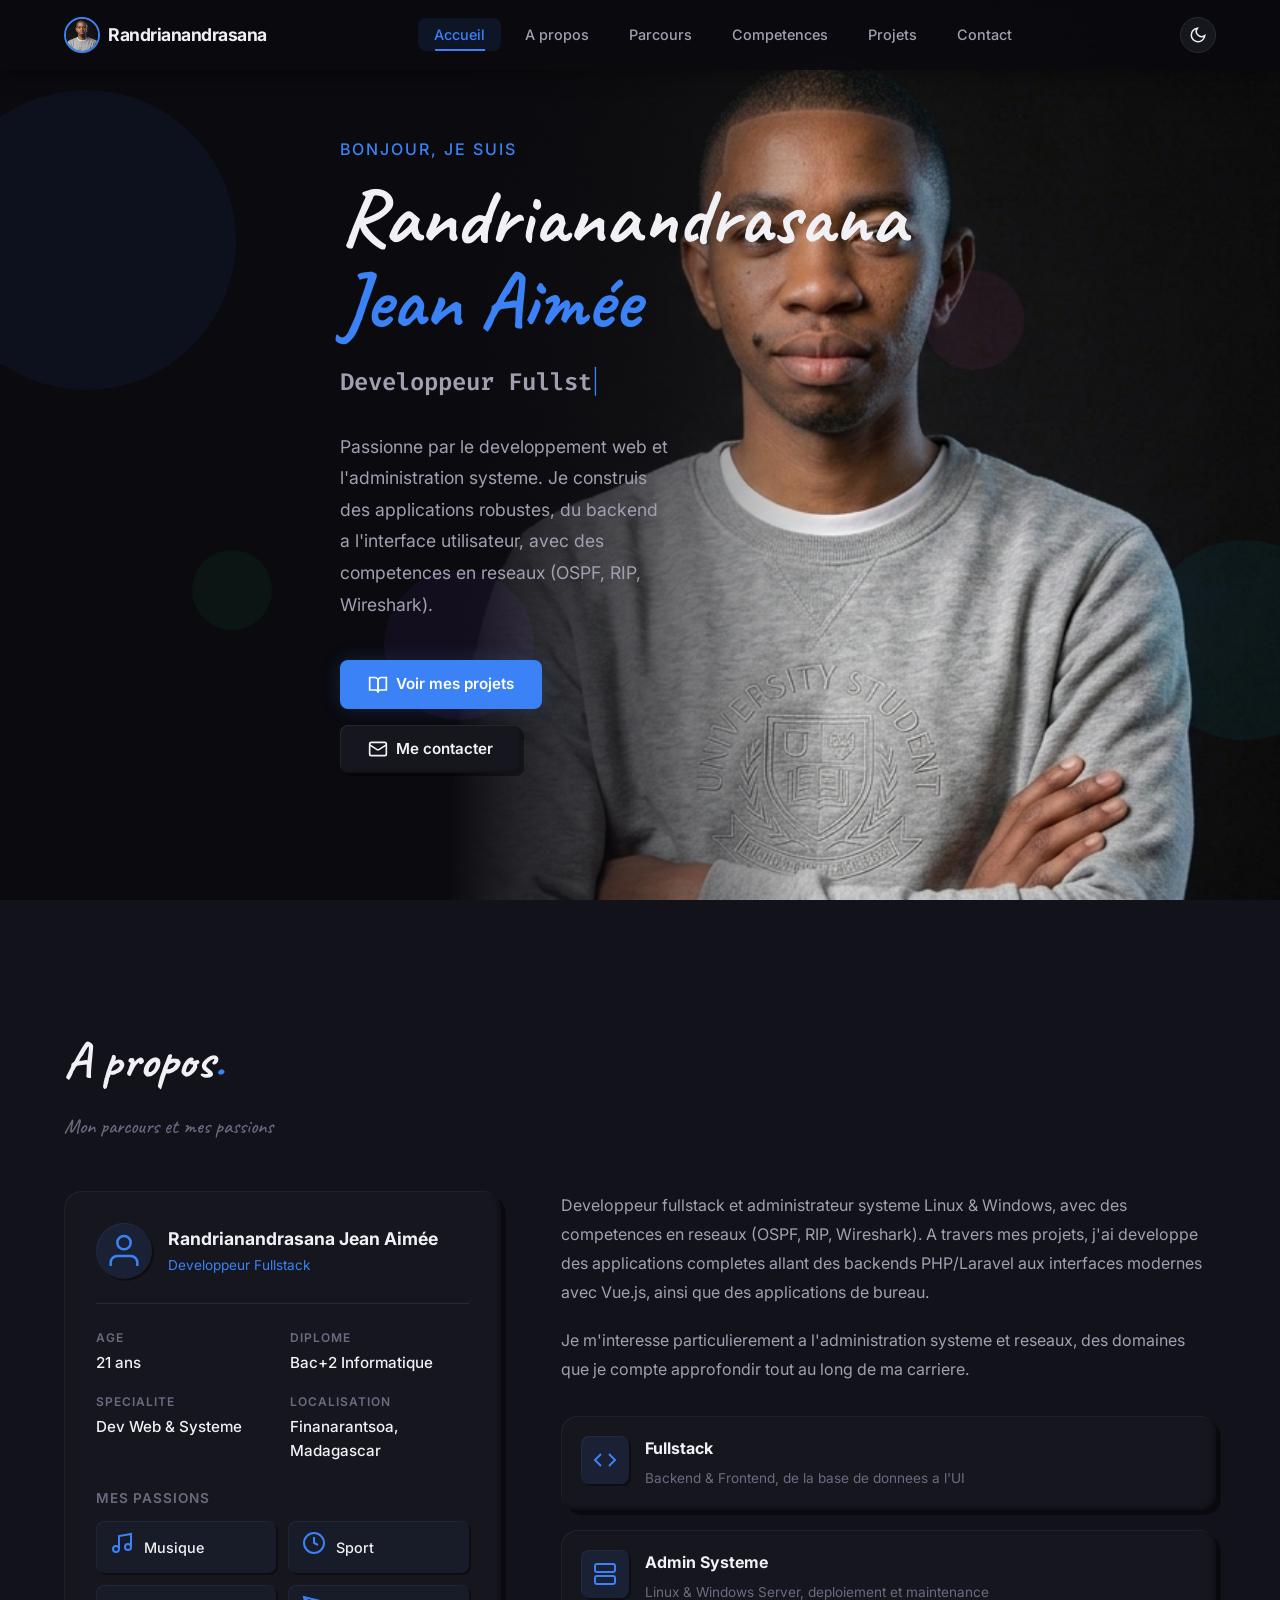
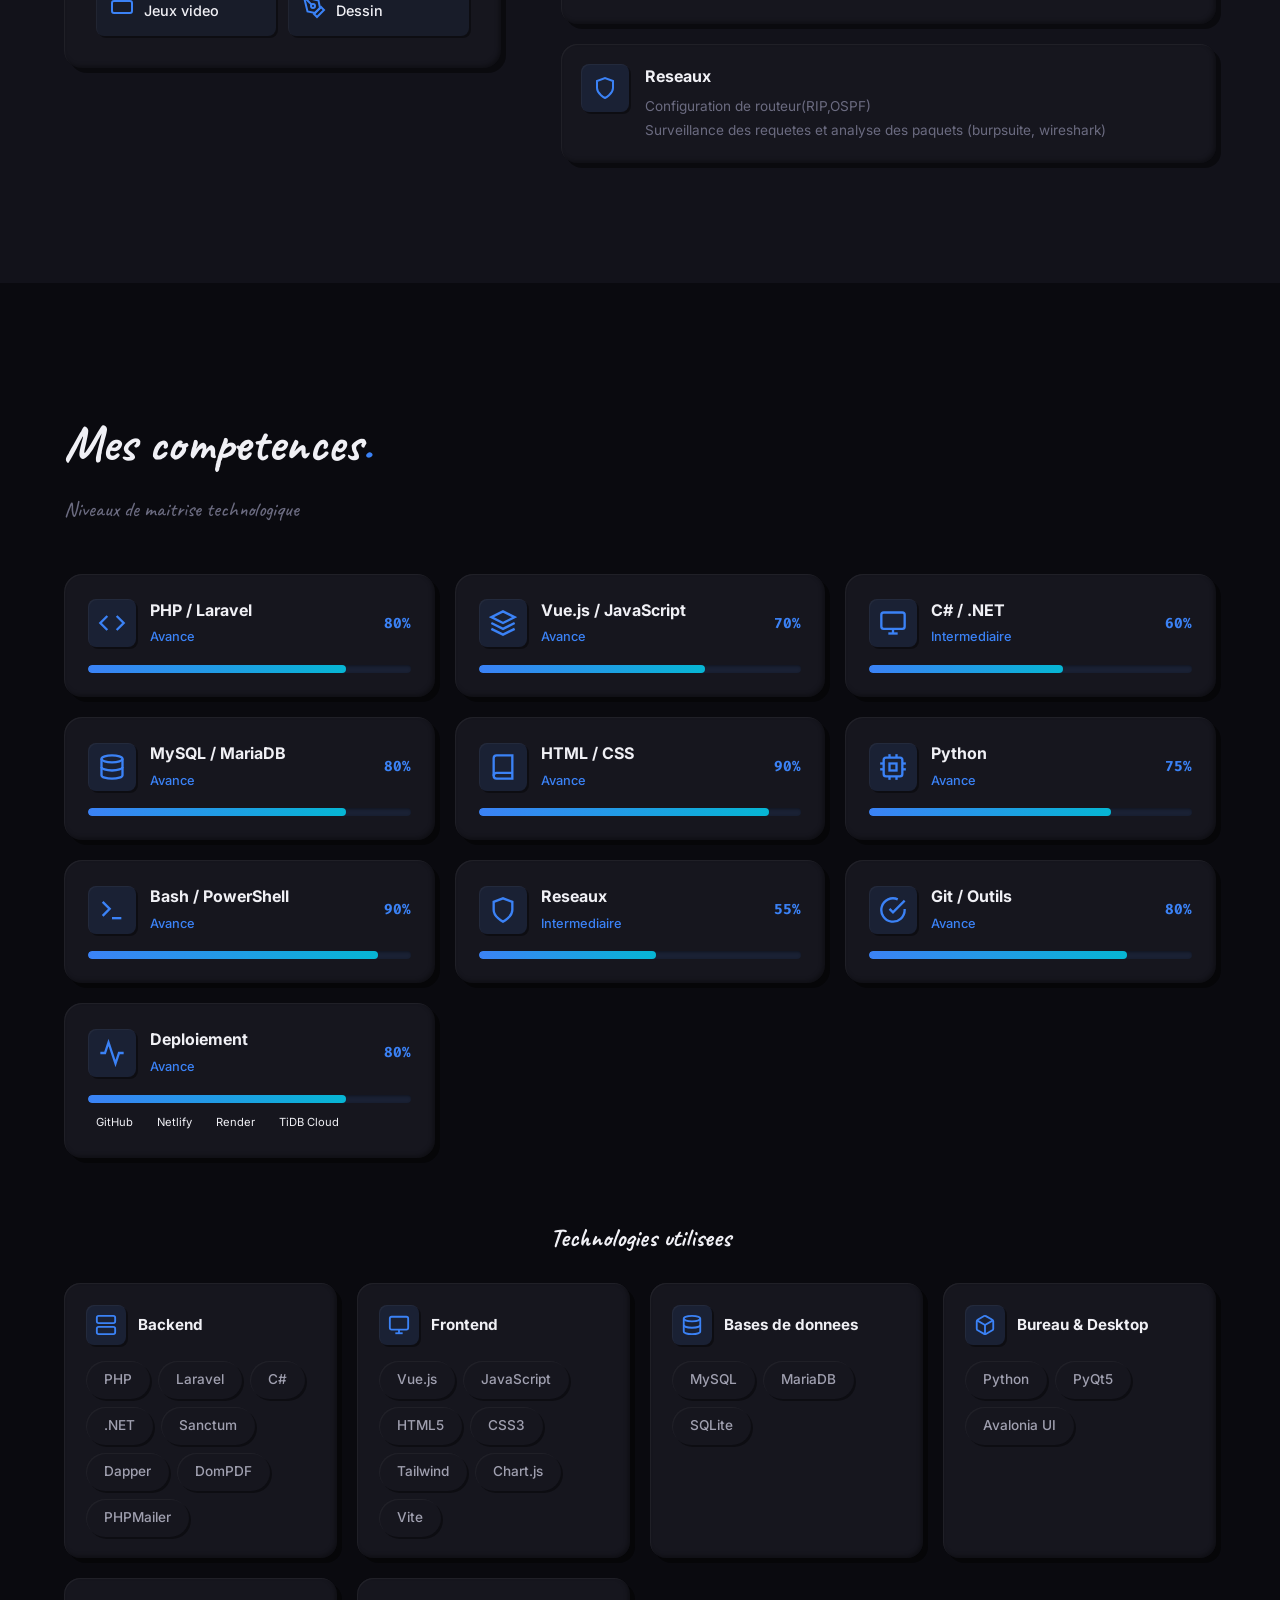
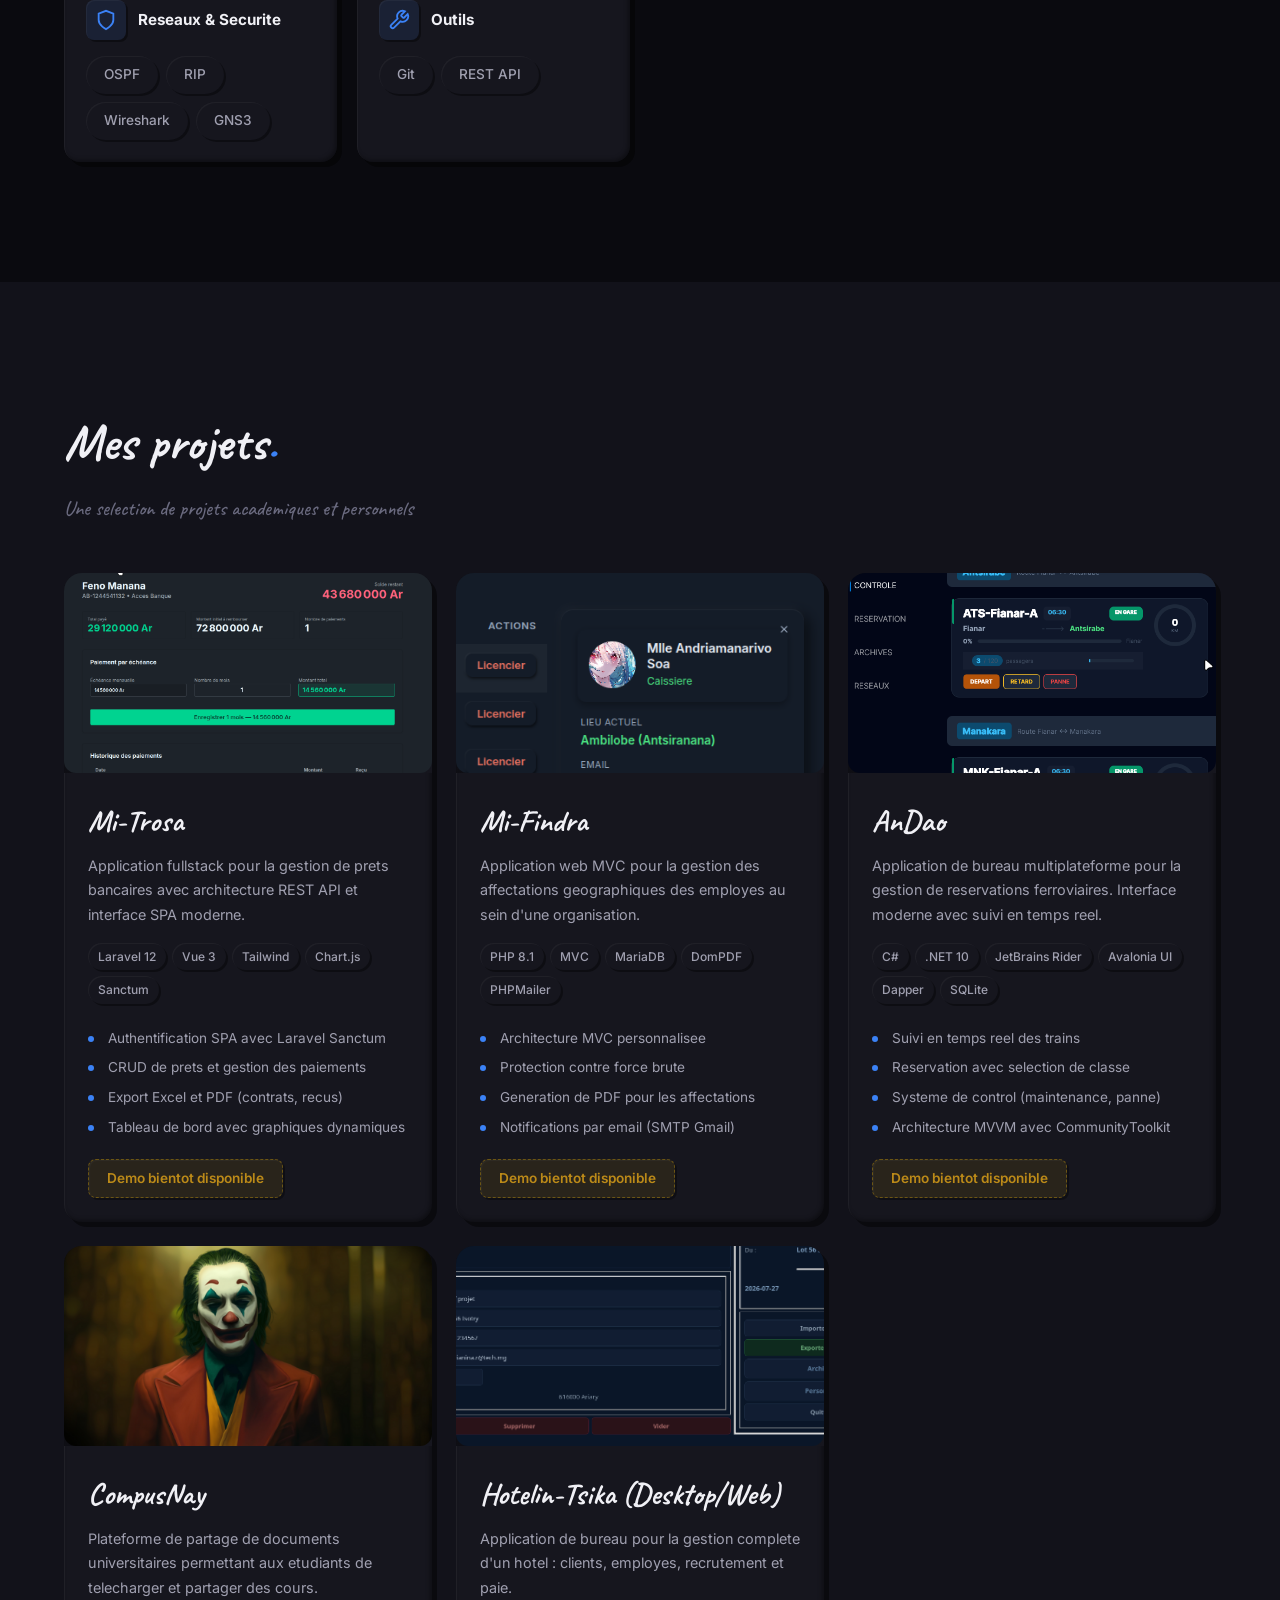
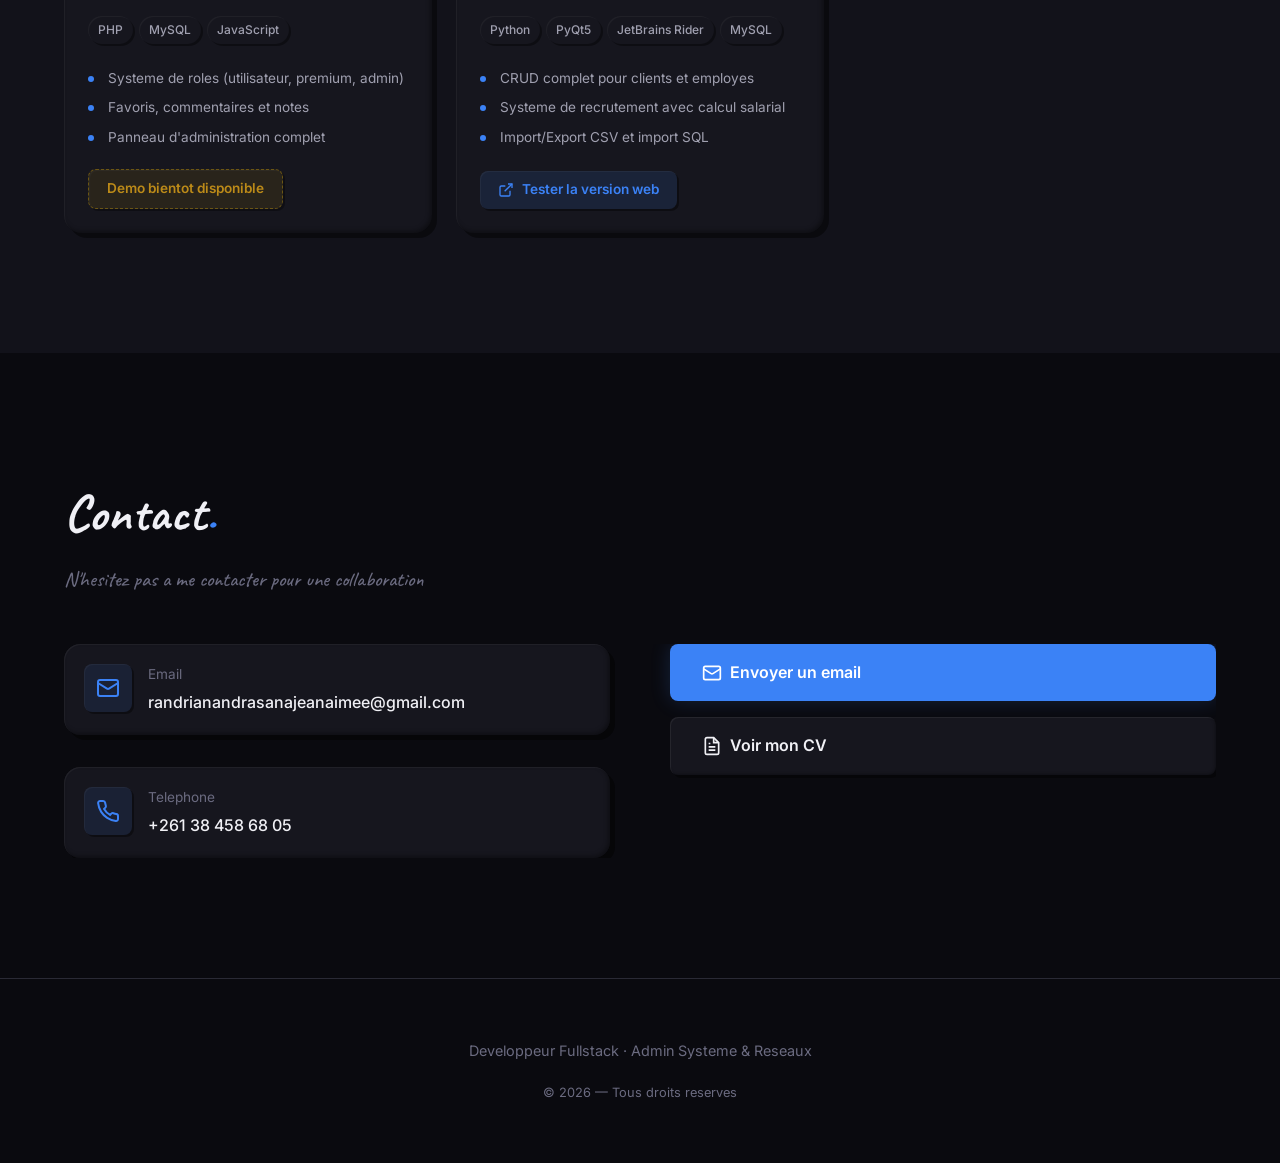
==== index.html @ 899ef67f "just un commit" ====
<!DOCTYPE html>
<html lang="fr" data-theme="dark">
<head>
    <meta charset="UTF-8">
    <meta name="viewport" content="width=device-width, initial-scale=1.0">
    <title>Randrianandrasana Jean Aimée — Portfolio</title>
    <meta name="description" content="Portfolio de Randrianandrasana Jean Aimée — Developpeur Fullstack, Admin Systeme & Reseaux">
    <link rel="stylesheet" href="css/portfolio.css">
    <link rel="preconnect" href="https://fonts.googleapis.com">
    <link href="https://fonts.googleapis.com/css2?family=Inter:wght@300;400;500;600;700;800;900&family=Fira+Code:wght@400;500&family=Caveat:wght@400;500;600;700&display=swap" rel="stylesheet">
</head>
<body>
    <canvas id="particles-canvas"></canvas>
    <nav class="navbar" id="navbar">
        <div class="container nav-container">
            <a href="#hero" class="nav-logo"><img src="images/hero-bg2.png" alt="NJ" style="width:36px;height:36px;border-radius:50%;object-fit:cover;border:2px solid #3b82f6;"/><span style="margin-left:8px;font-weight:700;font-size:1.1rem;color:var(--text);">Randrianandrasana</span></a>
            <button class="nav-toggle" id="nav-toggle" aria-label="Menu">
                <span></span><span></span><span></span>
            </button>
            <ul class="nav-menu" id="nav-menu">
                <li><a href="#hero" class="nav-link active">Accueil</a></li>
                <li><a href="#about" class="nav-link">A propos</a></li>
                <li><a href="#parcours" class="nav-link">Parcours</a></li>
                <li><a href="#skills" class="nav-link">Competences</a></li>
                <li><a href="#projects" class="nav-link">Projets</a></li>
                <li><a href="#contact" class="nav-link">Contact</a></li>
            </ul>
            <button id="theme-toggle" class="theme-toggle" title="Changer de theme" aria-label="Changer de theme">
                <svg class="icon-moon" width="18" height="18" viewBox="0 0 24 24" fill="none" stroke="currentColor" stroke-width="2"><path d="M21 12.79A9 9 0 1111.21 3 7 7 0 0021 12.79z"/></svg>
                <svg class="icon-sun" width="18" height="18" viewBox="0 0 24 24" fill="none" stroke="currentColor" stroke-width="2"><circle cx="12" cy="12" r="5"/><path d="M12 1v2M12 21v2M4.22 4.22l1.42 1.42M18.36 18.36l1.42 1.42M1 12h2M21 12h2M4.22 19.78l1.42-1.42M18.36 5.64l1.42-1.42"/></svg>
            </button>
        </div>
    </nav>
    <header class="hero" id="hero">
        <div class="floating-shapes">
            <div class="shape shape-1"></div>
            <div class="shape shape-2"></div>
            <div class="shape shape-3"></div>
            <div class="shape shape-4"></div>
            <div class="shape shape-5"></div>
            <div class="shape shape-6"></div>
        </div>
        <div class="container hero-content">
            <div class="hero-left">
                <div class="hero-mobile-photo">
                    <img src="images/hero-bg2.png" alt="Randrianandrasana Jean Aimée"/>
                </div>
                <p class="hero-greeting anim-typing">Bonjour, je suis</p>
                <h1 class="hero-name">
                    <span class="line line-1">Randrianandrasana</span>
                    <span class="line line-2">Jean Aimée</span>
                </h1>
                <h2 class="hero-title">
                    <span class="typed-text" id="typed-text"></span>
                    <span class="cursor">|</span>
                </h2>
                <p class="hero-description">
                    Passionne par le developpement web et l'administration systeme.
                    Je construis des applications robustes, du backend a l'interface utilisateur,
                    avec des competences en reseaux (OSPF, RIP, Wireshark).
                </p>
                <div class="hero-buttons">
                    <a href="#projects" class="btn btn-primary btn-glow">
                        <svg width="20" height="20" viewBox="0 0 24 24" fill="none" stroke="currentColor" stroke-width="2"><path d="M2 3h6a4 4 0 0 1 4 4v14a3 3 0 0 0-3-3H2z"/><path d="M22 3h-6a4 4 0 0 0-4 4v14a3 3 0 0 1 3-3h7z"/></svg>
                        Voir mes projets
                    </a>
                    <a href="#contact" class="btn btn-outline btn-ripple">
                        <svg width="20" height="20" viewBox="0 0 24 24" fill="none" stroke="currentColor" stroke-width="2"><rect x="2" y="4" width="20" height="16" rx="2"/><path d="m22 7-8.97 5.7a1.94 1.94 0 0 1-2.06 0L2 7"/></svg>
                        Me contacter
                    </a>
                </div>
            </div>
        </div>
    </header>
    <section class="about" id="about">
        <div class="container">
            <h2 class="section-title reveal-text">A propos<span class="accent">.</span></h2>
            <p class="section-subtitle reveal-up">Mon parcours et mes passions</p>
            <div class="about-grid">
                <div class="about-card personal-info reveal-left">
                    <div class="info-header">
                        <div class="info-avatar">
                            <svg width="40" height="40" viewBox="0 0 24 24" fill="none" stroke="currentColor" stroke-width="1.5">
                                <path d="M20 21v-2a4 4 0 0 0-4-4H8a4 4 0 0 0-4 4v2"/>
                                <circle cx="12" cy="7" r="4"/>
                            </svg>
                        </div>
                        <div>
                            <h3>Randrianandrasana Jean Aimée</h3>
                            <p class="info-role">Developpeur Fullstack</p>
                        </div>
                    </div>
                    <div class="info-grid">
                        <div class="info-item">
                            <span class="info-label">Age</span>
                            <span class="info-value">21 ans</span>
                        </div>
                        <div class="info-item">
                            <span class="info-label">Diplome</span>
                            <span class="info-value">Bac+2 Informatique</span>
                        </div>
                        <div class="info-item">
                            <span class="info-label">Specialite</span>
                            <span class="info-value">Dev Web & Systeme</span>
                        </div>
                        <div class="info-item">
                            <span class="info-label">Localisation</span>
                            <span class="info-value">Finanarantsoa, Madagascar</span>
                        </div>
                    </div>
                    <div class="passions-section">
                        <h4>Mes passions</h4>
                        <div class="passions-grid">
                            <div class="passion-item">
                                <div class="passion-icon">
                                    <svg width="24" height="24" viewBox="0 0 24 24" fill="none" stroke="currentColor" stroke-width="2"><path d="M9 18V5l12-2v13"/><circle cx="6" cy="18" r="3"/><circle cx="18" cy="16" r="3"/></svg>
                                </div>
                                <span>Musique</span>
                            </div>
                            <div class="passion-item">
                                <div class="passion-icon">
                                    <svg width="24" height="24" viewBox="0 0 24 24" fill="none" stroke="currentColor" stroke-width="2"><circle cx="12" cy="12" r="10"/><path d="M12 6v6l4 2"/></svg>
                                </div>
                                <span>Sport</span>
                            </div>
                            <div class="passion-item">
                                <div class="passion-icon">
                                    <svg width="24" height="24" viewBox="0 0 24 24" fill="none" stroke="currentColor" stroke-width="2"><rect x="2" y="6" width="20" height="12" rx="2"/><path d="M12 12h.01"/><path d="M17 12h.01"/><path d="M7 12h.01"/></svg>
                                </div>
                                <span>Jeux video</span>
                            </div>
                            <div class="passion-item">
                                <div class="passion-icon">
                                    <svg width="24" height="24" viewBox="0 0 24 24" fill="none" stroke="currentColor" stroke-width="2"><path d="M12 19l7-7 3 3-7 7-3-3z"/><path d="M18 13l-1.5-7.5L2 2l3.5 14.5L13 18l5-5z"/><path d="M2 2l7.586 7.586"/><circle cx="11" cy="11" r="2"/></svg>
                                </div>
                                <span>Dessin</span>
                            </div>
                        </div>
                    </div>
                </div>
                <div class="about-text reveal-right">
                    <p>
                        Developpeur fullstack et administrateur systeme Linux & Windows,
                        avec des competences en reseaux (OSPF, RIP, Wireshark). A travers mes projets,
                        j'ai developpe des applications completes allant des backends PHP/Laravel
                        aux interfaces modernes avec Vue.js, ainsi que des applications de bureau.
                    </p>
                    <p>
                        Je m'interesse particulierement a l'administration systeme et reseaux,
                        des domaines que je compte approfondir tout au long de ma carriere.
                    </p>
                    <div class="about-highlights">
                        <div class="highlight-item reveal-up">
                            <div class="highlight-icon">
                                <svg width="24" height="24" viewBox="0 0 24 24" fill="none" stroke="currentColor" stroke-width="2"><polyline points="16 18 22 12 16 6"/><polyline points="8 6 2 12 8 18"/></svg>
                            </div>
                            <div>
                                <h4>Fullstack</h4>
                                <p>Backend & Frontend, de la base de donnees a l'UI</p>
                            </div>
                        </div>
                        <div class="highlight-item reveal-up">
                            <div class="highlight-icon">
                                <svg width="24" height="24" viewBox="0 0 24 24" fill="none" stroke="currentColor" stroke-width="2"><rect x="2" y="2" width="20" height="8" rx="2" ry="2"/><rect x="2" y="14" width="20" height="8" rx="2" ry="2"/><line x1="6" y1="6" x2="6.01" y2="6"/><line x1="6" y1="18" x2="6.01" y2="18"/></svg>
                            </div>
                            <div>
                                <h4>Admin Systeme</h4>
                                <p>Linux & Windows Server, deploiement et maintenance</p>
                            </div>
                        </div>
                        <div class="highlight-item reveal-up">
                            <div class="highlight-icon">
                                <svg width="24" height="24" viewBox="0 0 24 24" fill="none" stroke="currentColor" stroke-width="2"><path d="M12 22s8-4 8-10V5l-8-3-8 3v7c0 6 8 10 8 10z"/></svg>
                            </div>
                            <div>
                                <h4>Reseaux</h4>
                                <p>Configuration de routeur(RIP,OSPF)<br>
                                    Surveillance des requetes et analyse des paquets (burpsuite, wireshark)<br>
                            </div>
                        </div>
                    </div>
                </div>
            </div>
        </div>
    </section>
    <!-- <section class="parcours" id="parcours">
        <div class="container">
            <h2 class="section-title reveal-text">Mes parcours<span class="accent">.</span></h2>
            <p>...en attende d'information</p>
        </div>
    </section> -->
    <section class="skills" id="skills">
        <div class="container">
            <h2 class="section-title reveal-text">Mes competences<span class="accent">.</span></h2>
            <p class="section-subtitle reveal-up">Niveaux de maitrise technologique</p>
            <div class="skills-grid">
                <div class="skill-card reveal-up">
                    <div class="skill-header">
                        <div class="skill-icon">
                            <svg width="28" height="28" viewBox="0 0 24 24" fill="none" stroke="currentColor" stroke-width="2"><polyline points="16 18 22 12 16 6"/><polyline points="8 6 2 12 8 18"/></svg>
                        </div>
                        <div>
                            <h3 class="skill-name">PHP / Laravel</h3>
                            <span class="skill-level">Avance</span>
                        </div>
                        <span class="skill-percent">80%</span>
                    </div>
                    <div class="progress-bar">
                        <div class="progress-fill" data-width="80"></div>
                    </div>
                </div>
                <div class="skill-card reveal-up">
                    <div class="skill-header">
                        <div class="skill-icon">
                            <svg width="28" height="28" viewBox="0 0 24 24" fill="none" stroke="currentColor" stroke-width="2"><polygon points="12 2 2 7 12 12 22 7 12 2"/><polyline points="2 17 12 22 22 17"/><polyline points="2 12 12 17 22 12"/></svg>
                        </div>
                        <div>
                            <h3 class="skill-name">Vue.js / JavaScript</h3>
                            <span class="skill-level">Avance</span>
                        </div>
                        <span class="skill-percent">70%</span>
                    </div>
                    <div class="progress-bar">
                        <div class="progress-fill" data-width="70"></div>
                    </div>
                </div>
                <div class="skill-card reveal-up">
                    <div class="skill-header">
                        <div class="skill-icon">
                            <svg width="28" height="28" viewBox="0 0 24 24" fill="none" stroke="currentColor" stroke-width="2"><rect x="2" y="3" width="20" height="14" rx="2" ry="2"/><line x1="8" y1="21" x2="16" y2="21"/><line x1="12" y1="17" x2="12" y2="21"/></svg>
                        </div>
                        <div>
                            <h3 class="skill-name">C# / .NET</h3>
                            <span class="skill-level">Intermediaire</span>
                        </div>
                        <span class="skill-percent">60%</span>
                    </div>
                    <div class="progress-bar">
                        <div class="progress-fill" data-width="60"></div>
                    </div>
                </div>
                <div class="skill-card reveal-up">
                    <div class="skill-header">
                        <div class="skill-icon">
                            <svg width="28" height="28" viewBox="0 0 24 24" fill="none" stroke="currentColor" stroke-width="2"><ellipse cx="12" cy="5" rx="9" ry="3"/><path d="M21 12c0 1.66-4 3-9 3s-9-1.34-9-3"/><path d="M3 5v14c0 1.66 4 3 9 3s9-1.34 9-3V5"/></svg>
                        </div>
                        <div>
                            <h3 class="skill-name">MySQL / MariaDB</h3>
                            <span class="skill-level">Avance</span>
                        </div>
                        <span class="skill-percent">80%</span>
                    </div>
                    <div class="progress-bar">
                        <div class="progress-fill" data-width="80"></div>
                    </div>
                </div>
                <div class="skill-card reveal-up">
                    <div class="skill-header">
                        <div class="skill-icon">
                            <svg width="28" height="28" viewBox="0 0 24 24" fill="none" stroke="currentColor" stroke-width="2"><path d="M4 19.5A2.5 2.5 0 0 1 6.5 17H20"/><path d="M6.5 2H20v20H6.5A2.5 2.5 0 0 1 4 19.5v-15A2.5 2.5 0 0 1 6.5 2z"/></svg>
                        </div>
                        <div>
                            <h3 class="skill-name">HTML / CSS</h3>
                            <span class="skill-level">Avance</span>
                        </div>
                        <span class="skill-percent">90%</span>
                    </div>
                    <div class="progress-bar">
                        <div class="progress-fill" data-width="90"></div>
                    </div>
                </div>
                <div class="skill-card reveal-up">
                    <div class="skill-header">
                        <div class="skill-icon">
                            <svg width="28" height="28" viewBox="0 0 24 24" fill="none" stroke="currentColor" stroke-width="2"><rect x="4" y="4" width="16" height="16" rx="2" ry="2"/><rect x="9" y="9" width="6" height="6"/><line x1="9" y1="1" x2="9" y2="4"/><line x1="15" y1="1" x2="15" y2="4"/><line x1="9" y1="20" x2="9" y2="23"/><line x1="15" y1="20" x2="15" y2="23"/><line x1="20" y1="9" x2="23" y2="9"/><line x1="20" y1="14" x2="23" y2="14"/><line x1="1" y1="9" x2="4" y2="9"/><line x1="1" y1="14" x2="4" y2="14"/></svg>
                        </div>
                        <div>
                            <h3 class="skill-name">Python</h3>
                            <span class="skill-level">Avance</span>
                        </div>
                        <span class="skill-percent">75%</span>
                    </div>
                    <div class="progress-bar">
                        <div class="progress-fill" data-width="75"></div>
                    </div>
                </div>
                <div class="skill-card reveal-up">
                    <div class="skill-header">
                        <div class="skill-icon">
                            <svg width="28" height="28" viewBox="0 0 24 24" fill="none" stroke="currentColor" stroke-width="2"><polyline points="4 17 10 11 4 5"/><line x1="12" y1="19" x2="20" y2="19"/></svg>
                        </div>
                        <div>
                            <h3 class="skill-name">Bash / PowerShell</h3>
                            <span class="skill-level">Avance</span>
                        </div>
                        <span class="skill-percent">90%</span>
                    </div>
                    <div class="progress-bar">
                        <div class="progress-fill" data-width="90"></div>
                    </div>
                </div>
                <div class="skill-card reveal-up">
                    <div class="skill-header">
                        <div class="skill-icon">
                            <svg width="28" height="28" viewBox="0 0 24 24" fill="none" stroke="currentColor" stroke-width="2"><path d="M12 22s8-4 8-10V5l-8-3-8 3v7c0 6 8 10 8 10z"/></svg>
                        </div>
                        <div>
                            <h3 class="skill-name">Reseaux</h3>
                            <span class="skill-level">Intermediaire</span>
                        </div>
                        <span class="skill-percent">55%</span>
                    </div>
                    <div class="progress-bar">
                        <div class="progress-fill" data-width="55"></div>
                    </div>
                </div>
                <div class="skill-card reveal-up">
                    <div class="skill-header">
                        <div class="skill-icon">
                            <svg width="28" height="28" viewBox="0 0 24 24" fill="none" stroke="currentColor" stroke-width="2"><path d="M22 11.08V12a10 10 0 1 1-5.93-9.14"/><polyline points="22 4 12 14.01 9 11.01"/></svg>
                        </div>
                        <div>
                            <h3 class="skill-name">Git / Outils</h3>
                            <span class="skill-level">Avance</span>
                        </div>
                        <span class="skill-percent">80%</span>
                    </div>
                    <div class="progress-bar">
                        <div class="progress-fill" data-width="80"></div>
                    </div>
                </div>
                <div class="skill-card reveal-up">
                    <div class="skill-header">
                        <div class="skill-icon">
                            <svg width="28" height="28" viewBox="0 0 24 24" fill="none" stroke="currentColor" stroke-width="2"><path d="M22 12h-4l-3 9L9 3l-3 9H2"/></svg>
                        </div>
                        <div>
                            <h3 class="skill-name">Deploiement</h3>
                            <span class="skill-level">Avance</span>
                        </div>
                        <span class="skill-percent">80%</span>
                    </div>
                    <div class="progress-bar">
                        <div class="progress-fill" data-width="80"></div>
                    </div>
                    <div style="display:flex;gap:.5rem;flex-wrap:wrap;margin-top:.5rem;">
                        <span style="font-size:.7rem;padding:3px 8px;border-radius:6px;background:var(--surface-2);color:var(--txt-2);border:1px solid var(--bord);">GitHub</span>
                        <span style="font-size:.7rem;padding:3px 8px;border-radius:6px;background:var(--surface-2);color:var(--txt-2);border:1px solid var(--bord);">Netlify</span>
                        <span style="font-size:.7rem;padding:3px 8px;border-radius:6px;background:var(--surface-2);color:var(--txt-2);border:1px solid var(--bord);">Render</span>
                        <span style="font-size:.7rem;padding:3px 8px;border-radius:6px;background:var(--surface-2);color:var(--txt-2);border:1px solid var(--bord);">TiDB Cloud</span>
                    </div>
                </div>
            </div>
            <div class="tech-tags-section reveal-up">
                <h3 class="tags-title">Technologies utilisees</h3>
                <div class="tech-categories">
                    <div class="tech-category">
                        <div class="tech-category-header">
                            <div class="tech-category-icon">
                                <svg width="22" height="22" viewBox="0 0 24 24" fill="none" stroke="currentColor" stroke-width="2"><rect x="2" y="2" width="20" height="8" rx="2" ry="2"/><rect x="2" y="14" width="20" height="8" rx="2" ry="2"/><line x1="6" y1="6" x2="6.01" y2="6"/><line x1="6" y1="18" x2="6.01" y2="18"/></svg>
                            </div>
                            <h4 class="tech-category-title">Backend</h4>
                        </div>
                        <div class="tech-tags">
                            <span class="tag-animated" style="--delay: 0">PHP</span>
                            <span class="tag-animated" style="--delay: 1">Laravel</span>
                            <span class="tag-animated" style="--delay: 2">C#</span>
                            <span class="tag-animated" style="--delay: 3">.NET</span>
                            <span class="tag-animated" style="--delay: 4">Sanctum</span>
                            <span class="tag-animated" style="--delay: 5">Dapper</span>
                            <span class="tag-animated" style="--delay: 6">DomPDF</span>
                            <span class="tag-animated" style="--delay: 7">PHPMailer</span>
                        </div>
                    </div>
                    <div class="tech-category">
                        <div class="tech-category-header">
                            <div class="tech-category-icon">
                                <svg width="22" height="22" viewBox="0 0 24 24" fill="none" stroke="currentColor" stroke-width="2"><rect x="2" y="3" width="20" height="14" rx="2" ry="2"/><line x1="8" y1="21" x2="16" y2="21"/><line x1="12" y1="17" x2="12" y2="21"/></svg>
                            </div>
                            <h4 class="tech-category-title">Frontend</h4>
                        </div>
                        <div class="tech-tags">
                            <span class="tag-animated" style="--delay: 0">Vue.js</span>
                            <span class="tag-animated" style="--delay: 1">JavaScript</span>
                            <span class="tag-animated" style="--delay: 2">HTML5</span>
                            <span class="tag-animated" style="--delay: 3">CSS3</span>
                            <span class="tag-animated" style="--delay: 4">Tailwind</span>
                            <span class="tag-animated" style="--delay: 5">Chart.js</span>
                            <span class="tag-animated" style="--delay: 6">Vite</span>
                        </div>
                    </div>
                    <div class="tech-category">
                        <div class="tech-category-header">
                            <div class="tech-category-icon">
                                <svg width="22" height="22" viewBox="0 0 24 24" fill="none" stroke="currentColor" stroke-width="2"><ellipse cx="12" cy="5" rx="9" ry="3"/><path d="M21 12c0 1.66-4 3-9 3s-9-1.34-9-3"/><path d="M3 5v14c0 1.66 4 3 9 3s9-1.34 9-3V5"/></svg>
                            </div>
                            <h4 class="tech-category-title">Bases de donnees</h4>
                        </div>
                        <div class="tech-tags">
                            <span class="tag-animated" style="--delay: 0">MySQL</span>
                            <span class="tag-animated" style="--delay: 1">MariaDB</span>
                            <span class="tag-animated" style="--delay: 2">SQLite</span>
                        </div>
                    </div>
                    <div class="tech-category">
                        <div class="tech-category-header">
                            <div class="tech-category-icon">
                                <svg width="22" height="22" viewBox="0 0 24 24" fill="none" stroke="currentColor" stroke-width="2"><path d="M21 16V8a2 2 0 0 0-1-1.73l-7-4a2 2 0 0 0-2 0l-7 4A2 2 0 0 0 3 8v8a2 2 0 0 0 1 1.73l7 4a2 2 0 0 0 2 0l7-4A2 2 0 0 0 21 16z"/><polyline points="3.27 6.96 12 12.01 20.73 6.96"/><line x1="12" y1="22.08" x2="12" y2="12"/></svg>
                            </div>
                            <h4 class="tech-category-title">Bureau & Desktop</h4>
                        </div>
                        <div class="tech-tags">
                            <span class="tag-animated" style="--delay: 0">Python</span>
                            <span class="tag-animated" style="--delay: 1">PyQt5</span>
                            <span class="tag-animated" style="--delay: 2">Avalonia UI</span>
                        </div>
                    </div>
                    <div class="tech-category">
                        <div class="tech-category-header">
                            <div class="tech-category-icon">
                                <svg width="22" height="22" viewBox="0 0 24 24" fill="none" stroke="currentColor" stroke-width="2"><path d="M12 22s8-4 8-10V5l-8-3-8 3v7c0 6 8 10 8 10z"/></svg>
                            </div>
                            <h4 class="tech-category-title">Reseaux & Securite</h4>
                        </div>
                        <div class="tech-tags">
                            <span class="tag-animated" style="--delay: 0">OSPF</span>
                            <span class="tag-animated" style="--delay: 1">RIP</span>
                            <span class="tag-animated" style="--delay: 2">Wireshark</span>
                            <span class="tag-animated" style="--delay: 3">GNS3</span>
                        </div>
                    </div>
                    <div class="tech-category">
                        <div class="tech-category-header">
                            <div class="tech-category-icon">
                                <svg width="22" height="22" viewBox="0 0 24 24" fill="none" stroke="currentColor" stroke-width="2"><path d="M14.7 6.3a1 1 0 0 0 0 1.4l1.6 1.6a1 1 0 0 0 1.4 0l3.77-3.77a6 6 0 0 1-7.94 7.94l-6.91 6.91a2.12 2.12 0 0 1-3-3l6.91-6.91a6 6 0 0 1 7.94-7.94l-3.76 3.76z"/></svg>
                            </div>
                            <h4 class="tech-category-title">Outils</h4>
                        </div>
                        <div class="tech-tags">
                            <span class="tag-animated" style="--delay: 0">Git</span>
                            <span class="tag-animated" style="--delay: 1">REST API</span>
                        </div>
                    </div>
                </div>
            </div>
        </div>
    </section>
    <section class="projects" id="projects">
        <div class="container">
            <h2 class="section-title reveal-text">Mes projets<span class="accent">.</span></h2>
            <p class="section-subtitle reveal-up">Une selection de projets academiques et personnels</p>
            <div class="projects-grid">
                <article class="project-card featured reveal-up">
                    <div class="project-image">
                        <div class="project-image-placeholder" data-lightbox="images/proj-mi-trosa.png" data-caption="Mi-Trosa — Gestion de prets bancaires">
                            <img src="images/proj-mi-trosa1.png" alt="Mi-Trosa" style="width:100%;height:100%;object-fit:cover;border-radius:12px;cursor:zoom-in;"/>
                        </div>
                        <div class="project-overlay">
                            <a href="images/proj-mi-trosa.png" class="btn btn-small" data-lightbox="images/proj-mi-trosa.png" data-caption="Mi-Trosa — Gestion de prets bancaires">Appercu</a>
                        </div>
                    </div>
                        <div class="project-content">
                            <h3 class="project-name">Mi-Trosa</h3>
                        <p class="project-description">
                            Application fullstack pour la gestion de prets bancaires avec architecture REST API
                            et interface SPA moderne.
                        </p>
                        <div class="project-stack">
                            <span class="tag">Laravel 12</span>
                            <span class="tag">Vue 3</span>
                            <span class="tag">Tailwind</span>
                            <span class="tag">Chart.js</span>
                            <span class="tag">Sanctum</span>
                        </div>
                        <ul class="project-features">
                            <li>Authentification SPA avec Laravel Sanctum</li>
                            <li>CRUD de prets et gestion des paiements</li>
                            <li>Export Excel et PDF (contrats, recus)</li>
                            <li>Tableau de bord avec graphiques dynamiques</li>
                        </ul>
                        <div class="project-links">
                            <span class="btn btn-small btn-demo-soon">Demo bientot disponible</span>
                        </div>
                    </div>
                </article>
                <article class="project-card featured reveal-up">
                    <div class="project-image">
                        <div class="project-image-placeholder" data-lightbox="images/Mi-Findra.png" data-caption="Mi-Findra — Gestion des affectations">
                            <img src="images/Mi-Findra1.png" alt="Mi-Findra" style="width:100%;height:100%;object-fit:cover;border-radius:12px;cursor:zoom-in;"/>
                        </div>
                        <div class="project-overlay">
                            <a href="images/Mi-Findra.png" class="btn btn-small" data-lightbox="images/Mi-Findra.png" data-caption="Mi-Findra — Gestion des affectations">Appercu</a>
                        </div>
                    </div>
                        <div class="project-content">
                            <h3 class="project-name">Mi-Findra</h3>
                        <p class="project-description">
                            Application web MVC pour la gestion des affectations geographiques des employes
                            au sein d'une organisation.
                        </p>
                        <div class="project-stack">
                            <span class="tag">PHP 8.1</span>
                            <span class="tag">MVC</span>
                            <span class="tag">MariaDB</span>
                            <span class="tag">DomPDF</span>
                            <span class="tag">PHPMailer</span>
                        </div>
                        <ul class="project-features">
                            <li>Architecture MVC personnalisee</li>
                            <li>Protection contre force brute</li>
                            <li>Generation de PDF pour les affectations</li>
                            <li>Notifications par email (SMTP Gmail)</li>
                        </ul>
                        <div class="project-links">
                            <span class="btn btn-small btn-demo-soon">Demo bientot disponible</span>
                        </div>
                    </div>
                </article>
                <article class="project-card featured reveal-up">
                    <div class="project-image">
                        <div class="project-image-placeholder" data-lightbox="images/proj-andao.png" data-caption="AnDao — Reservations ferroviaires">
                            <img src="images/proj-andao1.png" alt="AnDao" style="width:100%;height:100%;object-fit:cover;border-radius:12px;cursor:zoom-in;"/>
                        </div>
                        <div class="project-overlay">
                            <a href="images/proj-andao.jpg" class="btn btn-small" data-lightbox="images/proj-andao.png" data-caption="AnDao — Reservations ferroviaires">Appercu</a>
                        </div>
                    </div>
                        <div class="project-content">
                            <h3 class="project-name">AnDao</h3>
                        <p class="project-description">
                            Application de bureau multiplateforme pour la gestion de reservations ferroviaires.
                            Interface moderne avec suivi en temps reel.
                        </p>
                        <div class="project-stack">
                            <span class="tag">C#</span>
                            <span class="tag">.NET 10</span>
                            <span class="tag">JetBrains Rider</span>
                            <span class="tag">Avalonia UI</span>
                            <span class="tag">Dapper</span>
                            <span class="tag">SQLite</span>
                        </div>
                        <ul class="project-features">
                            <li>Suivi en temps reel des trains</li>
                            <li>Reservation avec selection de classe</li>
                            <li>Systeme de control (maintenance, panne)</li>
                            <li>Architecture MVVM avec CommunityToolkit</li>
                        </ul>
                        <div class="project-links">
                            <span class="btn btn-small btn-demo-soon">Demo bientot disponible</span>
                        </div>
                    </div>
                </article>
                <article class="project-card reveal-up">
                    <div class="project-image">
                        <div class="project-image-placeholder" data-lightbox="images/proj-compusnay.jpg" data-caption="CompusNay — Partage de documents">
                            <img src="images/proj-compusnay.jpg" alt="CompusNay" style="width:100%;height:100%;object-fit:cover;border-radius:12px;cursor:zoom-in;"/>
                        </div>
                        <div class="project-overlay">
                            <a href="images/proj-compusnay.jpg" class="btn btn-small" data-lightbox="images/proj-compusnay.jpg" data-caption="CompusNay — Partage de documents">Appercu</a>
                        </div>
                    </div>
                        <div class="project-content">
                            <h3 class="project-name">CompusNay</h3>
                        <p class="project-description">
                            Plateforme de partage de documents universitaires permettant aux etudiants
                            de telecharger et partager des cours.
                        </p>
                        <div class="project-stack">
                            <span class="tag">PHP</span>
                            <span class="tag">MySQL</span>
                            <span class="tag">JavaScript</span>
                        </div>
                        <ul class="project-features">
                            <li>Systeme de roles (utilisateur, premium, admin)</li>
                            <li>Favoris, commentaires et notes</li>
                            <li>Panneau d'administration complet</li>
                        </ul>
                        <div class="project-links">
                            <span class="btn btn-small btn-demo-soon">Demo bientot disponible</span>
                        </div>
                    </div>
                </article>
                <article class="project-card reveal-up">
                    <div class="project-image">
                        <div class="project-image-placeholder" data-lightbox="images/proj-hotel.png" data-caption="Hotelin-Tsika — Gestion hoteliere">
                            <img src="images/proj-hotel1.png" alt="Hotelin-Tsika" style="width:100%;height:100%;object-fit:cover;border-radius:12px;cursor:zoom-in;"/>
                        </div>
                        <div class="project-overlay">
                            <a href="images/proj-hotel.png" class="btn btn-small" data-lightbox="images/proj-hotel.png" data-caption="Hotelin-Tsika — Gestion hoteliere">Appercu</a>
                        </div>
                    </div>
                        <div class="project-content">
                            <h3 class="project-name">Hotelin-Tsika (Desktop/Web)</h3>
                        <p class="project-description">
                            Application de bureau pour la gestion complete d'un hotel : clients,
                            employes, recrutement et paie.
                        </p>
                        <div class="project-stack">
                            <span class="tag">Python</span>
                            <span class="tag">PyQt5</span>
                            <span class="tag">JetBrains Rider</span>
                            <span class="tag">MySQL</span>
                        </div>
                        <ul class="project-features">
                            <li>CRUD complet pour clients et employes</li>
                            <li>Systeme de recrutement avec calcul salarial</li>
                            <li>Import/Export CSV et import SQL</li>
                        </ul>
                        <div class="project-links">
                            <a href="https://hotelin-tsika-web.onrender.com" class="btn btn-small btn-primary" target="_blank" rel="noopener">
                                <svg width="16" height="16" viewBox="0 0 24 24" fill="none" stroke="currentColor" stroke-width="2"><path d="M18 13v6a2 2 0 0 1-2 2H5a2 2 0 0 1-2-2V8a2 2 0 0 1 2-2h6"/><polyline points="15 3 21 3 21 9"/><line x1="10" y1="14" x2="21" y2="3"/></svg>
                                Tester la version web
                            </a>
                        </div>
                    </div>
                </article>
            </div>
        </div>
    </section>
    <section class="contact" id="contact">
        <div class="container">
            <h2 class="section-title reveal-text">Contact<span class="accent">.</span></h2>
            <p class="section-subtitle reveal-up">N'hesitez pas a me contacter pour une collaboration</p>
            <div class="contact-grid">
                <div class="contact-info reveal-left">
                    <div class="contact-item">
                        <div class="contact-icon">
                            <svg width="24" height="24" viewBox="0 0 24 24" fill="none" stroke="currentColor" stroke-width="2">
                                <rect x="2" y="4" width="20" height="16" rx="2"/>
                                <path d="m22 7-8.97 5.7a1.94 1.94 0 0 1-2.06 0L2 7"/>
                            </svg>
                        </div>
                        <div>
                            <p class="contact-label">Email</p>
                            <a href="mailto:randrianandrasanajeanaimee@gmail.com" class="contact-value">randrianandrasanajeanaimee@gmail.com</a>
                        </div>
                    </div>
                    <div class="contact-item">
                        <div class="contact-icon">
                            <svg width="24" height="24" viewBox="0 0 24 24" fill="none" stroke="currentColor" stroke-width="2">
                                <path d="M22 16.92v3a2 2 0 0 1-2.18 2 19.79 19.79 0 0 1-8.63-3.07 19.5 19.5 0 0 1-6-6 19.79 19.79 0 0 1-3.07-8.67A2 2 0 0 1 4.11 2h3a2 2 0 0 1 2 1.72 12.84 12.84 0 0 0 .7 2.81 2 2 0 0 1-.45 2.11L8.09 9.91a16 16 0 0 0 6 6l1.27-1.27a2 2 0 0 1 2.11-.45 12.84 12.84 0 0 0 2.81.7A2 2 0 0 1 22 16.92z"/>
                            </svg>
                        </div>
                        <div>
                            <p class="contact-label">Telephone</p>
                            <a href="tel:+261384586805" class="contact-value">+261 38 458 68 05</a>
                        </div>
                    </div>
                </div>
                <div class="contact-actions reveal-right">
                    <a href="mailto:randrianandrasanajeanaimee@gmail.com" class="btn btn-primary btn-large btn-glow">
                        <svg width="20" height="20" viewBox="0 0 24 24" fill="none" stroke="currentColor" stroke-width="2">
                            <rect x="2" y="4" width="20" height="16" rx="2"/>
                            <path d="m22 7-8.97 5.7a1.94 1.94 0 0 1-2.06 0L2 7"/>
                        </svg>
                        Envoyer un email
                    </a>
                    <a href="cv.html" class="btn btn-outline btn-large btn-ripple" target="_blank">
                        <svg width="20" height="20" viewBox="0 0 24 24" fill="none" stroke="currentColor" stroke-width="2">
                            <path d="M14 2H6a2 2 0 0 0-2 2v16a2 2 0 0 0 2 2h12a2 2 0 0 0 2-2V8Z"/>
                            <path d="M14 2v6h6"/>
                            <path d="M16 13H8"/>
                            <path d="M16 17H8"/>
                            <path d="M10 9H8"/>
                        </svg>
                        Voir mon CV
                    </a>
                </div>
            </div>
        </div>
    </section>
    <footer class="footer">
        <div class="container footer-content">
            <p class="footer-text">Developpeur Fullstack &middot; Admin Systeme & Reseaux</p>
            <p class="footer-copy">&copy; 2026 — Tous droits reserves</p>
        </div>
    </footer>
    <script src="js/portfolio.js"></script>
    <!-- Lightbox -->
    
    <div class="lightbox-overlay" id="lightbox">
        <button class="lightbox-close">&times;</button>
        <img id="lightbox-img" src="" alt="Apercu projet"/>
        <div class="lightbox-caption" id="lightbox-caption"></div>
    </div>
</body>
</html>
---- css/portfolio.css ----
/* ============================================
   PORTFOLIO — Randrianandrasana Jean Aimé
   Animated dark theme, responsive, single-page
   ============================================ */
/* ---------- Reset & Base ---------- */
*,
*::before,
*::after {
    margin: 0;
    padding: 0;
    box-sizing: border-box;
}
:root {
    --bg-primary: #0a0a0f;
    --bg-secondary: #12121a;
    --bg-card: #16161e;
    --bg-card-hover: #1c1c27;
    --border: #2a2a35;
    --border-light: #333340;
    --text-primary: #f0f0f5;
    --text-secondary: #a0a0b0;
    --text-muted: #6b6b80;
    --accent: #3b82f6;
    --accent-light: #60a5fa;
    --accent-dark: #2563eb;
    --cyan: #06b6d4;
    --cyan-light: #22d3ee;
    --green: #22c55e;
    --yellow: #eab308;
    --red: #ef4444;
    --purple: #a855f7;
    --pink: #ec4899;
    --font: 'Inter', -apple-system, BlinkMacSystemFont, sans-serif;
    --mono: 'Fira Code', monospace;
    --font-heading: 'Caveat', cursive;
    --radius: 12px;
    --radius-sm: 8px;
    --transition: 0.3s ease;
    /* --- Ombres nettes et precises (bord dur, peu de flou) qui remplacent les bordures --- */
    --shadow-puffy:
        5px 5px 0 rgba(0, 0, 0, 0.45),
        inset 1px 1px 1px rgba(255, 255, 255, 0.06),
        inset -2px -2px 4px rgba(0, 0, 0, 0.35);
    --shadow-btn:
        3px 3px 0 rgba(0, 0, 0, 0.4),
        inset 1px 1px 1px rgba(255, 255, 255, 0.08),
        inset -1px -1px 3px rgba(0, 0, 0, 0.3);
    --shadow-tag:
        2px 2px 0 rgba(0, 0, 0, 0.4),
        inset 1px 1px 1px rgba(255, 255, 255, 0.05);
}
[data-theme="light"] {
    --bg-primary: #f5f5f7;
    --bg-secondary: #ffffff;
    --bg-card: #ffffff;
    --bg-card-hover: #f0f0f2;
    --border: #d1d5db;
    --border-light: #e5e7eb;
    --text-primary: #111827;
    --text-secondary: #4b5563;
    --text-muted: #9ca3af;
    --accent: #2563eb;
    --accent-light: #3b82f6;
    --accent-dark: #1d4ed8;
    --shadow-puffy:
        4px 4px 0 rgba(0, 0, 0, 0.08),
        inset 1px 1px 1px rgba(255, 255, 255, 0.8);
    --shadow-btn:
        2px 2px 0 rgba(0, 0, 0, 0.08),
        inset 1px 1px 1px rgba(255, 255, 255, 0.6);
    --shadow-tag:
        1px 1px 0 rgba(0, 0, 0, 0.06),
        inset 1px 1px 1px rgba(255, 255, 255, 0.6);
}
[data-theme="light"] body {
    background: var(--bg-primary);
}
[data-theme="light"] .navbar {
    background: rgba(255, 255, 255, 0.92);
    backdrop-filter: blur(12px);
    border-bottom: 1px solid var(--border);
}
[data-theme="light"] .hero { background: var(--bg-primary); }
[data-theme="light"] .section { background: var(--bg-primary); }
[data-theme="light"] .footer { background: var(--bg-secondary); border-top: 1px solid var(--border); }
[data-theme="light"] .particles-overlay { opacity: 0.03; }
[data-theme="light"] canvas#particles-canvas { opacity: 0.04; }
[data-theme="light"] .skill-card { background: var(--bg-card); border: 1px solid var(--border); }
[data-theme="light"] .project-card { background: var(--bg-card); border: 1px solid var(--border); }
[data-theme="light"] .about-card { background: var(--bg-card); border: 1px solid var(--border); }
[data-theme="light"] .contact-card { background: var(--bg-card); border: 1px solid var(--border); }
[data-theme="light"] .tag { background: var(--bg-card-hover); border: 1px solid var(--border); color: var(--text-secondary); }
[data-theme="light"] .cv-passion { background: rgba(37, 99, 235, 0.06); border-color: rgba(37, 99, 235, 0.15); }
[data-theme="light"] .cv-skill-tag { background: rgba(37, 99, 235, 0.06); border-color: rgba(37, 99, 235, 0.15); color: var(--text-secondary); }
[data-theme="light"] .cv-exp-tag { background: var(--bg-card-hover); border-color: var(--border); color: var(--text-secondary); }
/* --- Animations "respiration" : la boite pulse doucement au survol, sans que l'ombre change --- */
@keyframes breathe-sm {
    0%, 100% { transform: translateY(-4px) scale(1); }
    50%      { transform: translateY(-4px) scale(1.015); }
}
@keyframes breathe-md {
    0%, 100% { transform: translateY(-6px) scale(1.01); }
    50%      { transform: translateY(-6px) scale(1.03); }
}
@keyframes breathe-lg {
    0%, 100% { transform: translateY(-8px) scale(1.01); }
    50%      { transform: translateY(-8px) scale(1.03); }
}
@keyframes breathe-slide {
    0%, 100% { transform: translateX(8px) translateY(-2px) scale(1); }
    50%      { transform: translateX(8px) translateY(-2px) scale(1.02); }
}
@keyframes breathe-pop {
    0%, 100% { transform: translateY(-2px) scale(1.02); }
    50%      { transform: translateY(-2px) scale(1.05); }
}
@keyframes breathe-tag {
    0%, 100% { transform: translateY(-2px) scale(1.04); }
    50%      { transform: translateY(-2px) scale(1.08); }
}
@keyframes breathe-btn {
    0%, 100% { transform: translateY(-2px) scale(1.01); }
    50%      { transform: translateY(-2px) scale(1.035); }
}
html {
    scroll-behavior: smooth;
    scroll-padding-top: 80px;
}
body {
    font-family: var(--font);
    background-color: var(--bg-primary);
    color: var(--text-primary);
    line-height: 1.6;
    -webkit-font-smoothing: antialiased;
    overflow-x: hidden;
}
a {
    color: inherit;
    text-decoration: none;
}
ul {
    list-style: none;
}
img {
    max-width: 100%;
    display: block;
}
.container {
    max-width: 1200px;
    margin: 0 auto;
    padding: 0 24px;
}
.accent {
    color: var(--accent);
}
/* ---------- Particles Canvas ---------- */
#particles-canvas {
    position: fixed;
    top: 0;
    left: 0;
    width: 100%;
    height: 100%;
    z-index: 0;
    pointer-events: none;
}
/* ---------- Floating Shapes ---------- */
.floating-shapes {
    position: absolute;
    inset: 0;
    overflow: hidden;
    pointer-events: none;
}
.shape {
    position: absolute;
    border-radius: 50%;
    opacity: 0.06;
}
.shape-1 {
    width: 300px;
    height: 300px;
    background: var(--accent);
    top: 10%;
    left: -5%;
    animation: float-1 20s ease-in-out infinite;
}
.shape-2 {
    width: 200px;
    height: 200px;
    background: var(--cyan);
    top: 60%;
    right: -5%;
    animation: float-2 15s ease-in-out infinite;
}
.shape-3 {
    width: 150px;
    height: 150px;
    background: var(--purple);
    bottom: 20%;
    left: 30%;
    animation: float-3 18s ease-in-out infinite;
}
.shape-4 {
    width: 100px;
    height: 100px;
    background: var(--pink);
    top: 30%;
    right: 20%;
    animation: float-1 12s ease-in-out infinite reverse;
}
.shape-5 {
    width: 80px;
    height: 80px;
    background: var(--green);
    bottom: 30%;
    left: 15%;
    animation: float-2 22s ease-in-out infinite reverse;
}
@keyframes float-1 {
    0%, 100% { transform: translate(0, 0) rotate(0deg); }
    25% { transform: translate(50px, -30px) rotate(5deg); }
    50% { transform: translate(20px, 30px) rotate(-5deg); }
    75% { transform: translate(-30px, -20px) rotate(3deg); }
}
@keyframes float-2 {
    0%, 100% { transform: translate(0, 0) scale(1); }
    50% { transform: translate(-40px, 40px) scale(1.1); }
}
@keyframes float-3 {
    0%, 100% { transform: translate(0, 0) rotate(0deg); }
    33% { transform: translate(30px, -50px) rotate(10deg); }
    66% { transform: translate(-20px, 20px) rotate(-10deg); }
}
/* ---------- Navbar ---------- */
.navbar {
    position: fixed;
    top: 0;
    left: 0;
    right: 0;
    z-index: 1000;
    background: rgba(10, 10, 15, 0.85);
    backdrop-filter: blur(20px);
    -webkit-backdrop-filter: blur(20px);
    box-shadow: 0 4px 20px rgba(0, 0, 0, 0.35);
    transition: var(--transition);
}
.navbar.scrolled {
    background: rgba(10, 10, 15, 0.95);
    box-shadow: 0 4px 30px rgba(0, 0, 0, 0.5);
}
.nav-container {
    display: flex;
    align-items: center;
    justify-content: space-between;
    height: 70px;
}
.nav-logo {
    font-size: 1.5rem;
    font-weight: 800;
    letter-spacing: -0.5px;
    color: var(--text-primary);
    animation: logo-glow 3s ease-in-out infinite;
    display: flex;
    align-items: center;
}
@keyframes logo-glow {
    0%, 100% { text-shadow: 0 0 0 transparent; }
    50% { text-shadow: 0 0 20px rgba(59, 130, 246, 0.3); }
}
.nav-menu {
    display: flex;
    gap: 8px;
}
.nav-link {
    padding: 8px 16px;
    border-radius: var(--radius-sm);
    font-size: 0.9rem;
    font-weight: 500;
    color: var(--text-secondary);
    transition: var(--transition);
    position: relative;
    overflow: hidden;
}
.nav-link::after {
    content: '';
    position: absolute;
    bottom: 0;
    left: 50%;
    width: 0;
    height: 2px;
    background: var(--accent);
    transition: all 0.3s ease;
    transform: translateX(-50%);
}
.nav-link:hover::after,
.nav-link.active::after {
    width: 60%;
}
.nav-link:hover,
.nav-link.active {
    color: var(--text-primary);
    background: rgba(59, 130, 246, 0.1);
}
.nav-link.active {
    color: var(--accent);
}
.nav-toggle {
    display: none;
    flex-direction: column;
    gap: 5px;
    background: none;
    border: none;
    cursor: pointer;
    padding: 4px;
}
.nav-toggle span {
    display: block;
    width: 24px;
    height: 2px;
    background: var(--text-secondary);
    border-radius: 2px;
    transition: var(--transition);
}
.nav-toggle.active span:nth-child(1) {
    transform: rotate(45deg) translate(5px, 5px);
}
.nav-toggle.active span:nth-child(2) {
    opacity: 0;
}
.nav-toggle.active span:nth-child(3) {
    transform: rotate(-45deg) translate(5px, -5px);
}
/* ---------- Hero ---------- */
.hero {
    min-height: 100vh;
    display: flex;
    align-items: center;
    padding-top: 70px;
    background:
        linear-gradient(to right, var(--bg-primary) 0%, var(--bg-primary) 35%, rgba(10, 10, 15, 0.6) 50%, transparent 65%),
        url('../images/hero-bg.png') right center/cover no-repeat,
        var(--bg-primary);
    position: relative;
    z-index: 1;
}
.hero-content {
    display: flex;
    align-items: center;
    gap: 80px;
    position: relative;
    z-index: 2;
}
.hero-left {
    flex: 1;
    max-width: 55%;
}
.hero-mobile-photo {
    display: none;
}
.hero-greeting {
    font-size: 1rem;
    font-weight: 500;
    color: var(--accent);
    margin-bottom: 12px;
    letter-spacing: 2px;
    text-transform: uppercase;
    opacity: 0;
    animation: slide-up 0.6s ease forwards;
    animation-delay: 0.2s;
}
.hero-name {
    font-family: var(--font-heading);
    font-size: clamp(3rem, 7vw, 5rem);
    font-weight: 700;
    line-height: 1.05;
    margin-bottom: 16px;
    letter-spacing: 0;
}
.hero-name .line {
    display: block;
    opacity: 0;
    animation: slide-up 0.6s ease forwards;
}
.hero-name .line-1 {
    animation-delay: 0.4s;
}
.hero-name .line-2 {
    animation-delay: 0.6s;
    color: var(--accent);
}
.hero-title {
    font-size: clamp(1.1rem, 2.5vw, 1.5rem);
    font-weight: 600;
    color: var(--text-secondary);
    margin-bottom: 24px;
    min-height: 2em;
    display: flex;
    align-items: center;
}
.typed-text {
    font-family: var(--mono);
}
.cursor {
    animation: blink 1s step-end infinite;
    color: var(--accent);
    font-weight: 300;
}
@keyframes blink {
    50% { opacity: 0; }
}
.hero-description {
    font-size: 1.1rem;
    color: var(--text-secondary);
    max-width: 600px;
    margin-bottom: 40px;
    line-height: 1.8;
    opacity: 0;
    animation: slide-up 0.6s ease forwards;
    animation-delay: 1.2s;
}
.hero-buttons {
    display: flex;
    gap: 16px;
    margin-bottom: 60px;
    flex-wrap: wrap;
    opacity: 0;
    animation: slide-up 0.6s ease forwards;
    animation-delay: 1.4s;
}
/* ---------- Profile Card ---------- */
.profile-card {
    width: 300px;
    display: flex;
    flex-direction: column;
    align-items: center;
    gap: 20px;
    opacity: 0;
    animation: scale-in 0.8s ease forwards;
    animation-delay: 0.8s;
}
.profile-ring {
    width: 200px;
    height: 200px;
    border-radius: 50%;
    padding: 4px;
    background: conic-gradient(var(--accent), var(--cyan), var(--purple), var(--pink), var(--accent));
    animation: ring-rotate 4s linear infinite;
    position: relative;
}
.profile-ring::before {
    content: '';
    position: absolute;
    inset: -8px;
    border-radius: 50%;
    background: conic-gradient(var(--accent), var(--cyan), var(--purple), var(--pink), var(--accent));
    opacity: 0.3;
    filter: blur(15px);
    animation: ring-rotate 4s linear infinite;
}
@keyframes ring-rotate {
    from { transform: rotate(0deg); }
    to { transform: rotate(360deg); }
}
.profile-ring-inner {
    width: 100%;
    height: 100%;
    border-radius: 50%;
    background: var(--bg-secondary);
    display: flex;
    align-items: center;
    justify-content: center;
}
.profile-photo {
    position: absolute;
    inset: 4px;
    border-radius: 50%;
    overflow: hidden;
    display: flex;
    align-items: center;
    justify-content: center;
}
.profile-photo img {
    width: 100%;
    height: 100%;
    object-fit: cover;
}
.profile-placeholder {
    display: flex;
    flex-direction: column;
    align-items: center;
    gap: 8px;
    color: var(--text-muted);
    font-size: 0.85rem;
}
.profile-placeholder svg {
    opacity: 0.4;
}
.profile-status {
    display: flex;
    align-items: center;
    gap: 8px;
    font-size: 0.85rem;
    color: var(--green);
    font-weight: 500;
}
.status-dot {
    width: 8px;
    height: 8px;
    background: var(--green);
    border-radius: 50%;
    animation: pulse-dot 2s ease-in-out infinite;
}
@keyframes pulse-dot {
    0%, 100% { box-shadow: 0 0 0 0 rgba(34, 197, 94, 0.4); }
    50% { box-shadow: 0 0 0 8px rgba(34, 197, 94, 0); }
}
/* ---------- Buttons ---------- */
.btn {
    display: inline-flex;
    align-items: center;
    gap: 8px;
    padding: 12px 28px;
    border-radius: var(--radius-sm);
    font-size: 0.95rem;
    font-weight: 600;
    cursor: pointer;
    transition: all 0.3s ease;
    border: none;
    font-family: var(--font);
    position: relative;
    overflow: hidden;
}
.btn-primary {
    background: var(--accent);
    color: white;
}
.btn-primary:hover {
    background: var(--accent-dark);
    transform: translateY(-2px);
    box-shadow: 0 8px 25px rgba(59, 130, 246, 0.3);
}
.btn-glow {
    box-shadow: 0 0 20px rgba(59, 130, 246, 0.2);
    animation: glow-pulse 3s ease-in-out infinite;
}
@keyframes glow-pulse {
    0%, 100% { box-shadow: 0 0 20px rgba(59, 130, 246, 0.2); }
    50% { box-shadow: 0 0 40px rgba(59, 130, 246, 0.4); }
}
.btn-outline {
    background: var(--bg-card);
    color: var(--text-primary);
    box-shadow: var(--shadow-btn);
}
.btn-outline:hover {
    color: var(--accent);
    animation: breathe-btn 1.8s ease-in-out infinite;
}
.btn-ripple {
    overflow: hidden;
}
.btn-small {
    padding: 8px 18px;
    font-size: 0.85rem;
    background: rgba(59, 130, 246, 0.12);
    color: var(--accent);
    box-shadow: var(--shadow-tag);
}
.btn-small:hover {
    animation: breathe-btn 1.8s ease-in-out infinite;
}
.btn-demo-soon {
    padding: 8px 18px;
    font-size: 0.85rem;
    background: rgba(255, 193, 7, 0.1);
    color: #e6a817;
    border: 1px dashed rgba(255, 193, 7, 0.4);
    cursor: default;
    opacity: 0.8;
}
.btn-large {
    padding: 16px 32px;
    font-size: 1rem;
}
.btn-disabled {
    opacity: 0.4;
    cursor: not-allowed;
    background: var(--bg-card);
    color: var(--text-muted);
    box-shadow: none;
}
/* ---------- Section Titles ---------- */
.section-title {
    font-family: var(--font-heading);
    font-size: clamp(2.2rem, 5vw, 3.2rem);
    font-weight: 700;
    margin-bottom: 8px;
    letter-spacing: 0;
}
.section-subtitle {
    font-family: var(--font-heading);
    font-size: 1.3rem;
    font-weight: 500;
    color: var(--text-muted);
    margin-bottom: 48px;
}
/* ---------- About ---------- */
.about {
    padding: 120px 0;
    background: var(--bg-secondary);
    position: relative;
    z-index: 1;
}
.about-grid {
    display: grid;
    grid-template-columns: 1fr 1.5fr;
    gap: 60px;
    align-items: start;
}
.about-card {
    background: var(--bg-card);
    border-radius: 18px;
    padding: 32px;
    box-shadow: var(--shadow-puffy);
    transition: all 0.35s cubic-bezier(0.4, 0, 0.2, 1);
}
.about-card:hover {
    animation: breathe-sm 2.4s ease-in-out infinite;
}
.info-header {
    display: flex;
    align-items: center;
    gap: 16px;
    margin-bottom: 24px;
    padding-bottom: 24px;
    border-bottom: 1px solid var(--border);
}
.info-avatar {
    width: 56px;
    height: 56px;
    border-radius: 50%;
    background: rgba(59, 130, 246, 0.1);
    display: flex;
    align-items: center;
    justify-content: center;
    color: var(--accent);
    box-shadow: var(--shadow-tag);
}
.info-header h3 {
    font-size: 1.1rem;
    font-weight: 700;
}
.info-role {
    font-size: 0.85rem;
    color: var(--accent);
    margin-top: 2px;
}
.info-grid {
    display: grid;
    grid-template-columns: 1fr 1fr;
    gap: 16px;
    margin-bottom: 24px;
}
.info-item {
    display: flex;
    flex-direction: column;
    gap: 4px;
}
.info-label {
    font-size: 0.75rem;
    text-transform: uppercase;
    letter-spacing: 1px;
    color: var(--text-muted);
    font-weight: 600;
}
.info-value {
    font-size: 0.95rem;
    font-weight: 500;
    color: var(--text-primary);
}
.passions-section h4 {
    font-size: 0.85rem;
    text-transform: uppercase;
    letter-spacing: 1px;
    color: var(--text-muted);
    font-weight: 600;
    margin-bottom: 12px;
}
.passions-grid {
    display: grid;
    grid-template-columns: repeat(2, 1fr);
    gap: 12px;
}
.passion-item {
    display: flex;
    align-items: center;
    gap: 10px;
    padding: 10px 14px;
    background: rgba(59, 130, 246, 0.05);
    border-radius: var(--radius-sm);
    box-shadow: var(--shadow-tag);
    transition: all 0.3s ease;
}
.passion-item:hover {
    animation: breathe-pop 2s ease-in-out infinite;
}
.passion-icon {
    color: var(--accent);
    flex-shrink: 0;
}
.passion-item span {
    font-size: 0.9rem;
    font-weight: 500;
}
.about-text p {
    color: var(--text-secondary);
    margin-bottom: 20px;
    line-height: 1.8;
}
.about-highlights {
    display: flex;
    flex-direction: column;
    gap: 20px;
    margin-top: 32px;
}
.highlight-item {
    display: flex;
    gap: 16px;
    padding: 20px;
    background: var(--bg-card);
    border-radius: 16px;
    box-shadow: var(--shadow-puffy);
    transition: all 0.3s ease;
}
.highlight-item:hover {
    animation: breathe-slide 2.2s ease-in-out infinite;
}
.highlight-icon {
    width: 48px;
    height: 48px;
    display: flex;
    align-items: center;
    justify-content: center;
    background: rgba(59, 130, 246, 0.1);
    border-radius: var(--radius-sm);
    color: var(--accent);
    flex-shrink: 0;
    box-shadow: var(--shadow-tag);
}
.highlight-item h4 {
    font-size: 1rem;
    font-weight: 700;
    margin-bottom: 4px;
}
.highlight-item p {
    font-size: 0.85rem;
    color: var(--text-muted);
    margin: 0;
}
/* ---------- Skills ---------- */
.skills {
    padding: 120px 0;
    background: var(--bg-primary);
    position: relative;
    z-index: 1;
}
.skills-grid {
    display: grid;
    grid-template-columns: repeat(auto-fill, minmax(280px, 1fr));
    gap: 20px;
    margin-bottom: 60px;
}
.skill-card {
    background: var(--bg-card);
    border-radius: 18px;
    padding: 24px;
    box-shadow: var(--shadow-puffy);
    transition: all 0.3s ease;
}
.skill-card:hover {
    animation: breathe-lg 2.4s ease-in-out infinite;
}
.skill-header {
    display: flex;
    align-items: center;
    gap: 14px;
    margin-bottom: 16px;
}
.skill-icon {
    width: 48px;
    height: 48px;
    display: flex;
    align-items: center;
    justify-content: center;
    background: rgba(59, 130, 246, 0.1);
    border-radius: var(--radius-sm);
    color: var(--accent);
    box-shadow: var(--shadow-tag);
}
.skill-name {
    font-size: 1rem;
    font-weight: 700;
}
.skill-level {
    font-size: 0.8rem;
    color: var(--accent);
    font-weight: 500;
}
.skill-percent {
    margin-left: auto;
    font-size: 0.9rem;
    font-weight: 700;
    color: var(--accent);
    font-family: var(--mono);
}
.progress-bar {
    width: 100%;
    height: 8px;
    background: rgba(59, 130, 246, 0.1);
    border-radius: 4px;
    overflow: hidden;
    position: relative;
    box-shadow: inset 1px 1px 3px rgba(0, 0, 0, 0.4);
}
.progress-fill {
    height: 100%;
    background: linear-gradient(90deg, var(--accent), var(--cyan));
    border-radius: 4px;
    width: 0;
    transition: width 1.5s cubic-bezier(0.4, 0, 0.2, 1);
    display: flex;
    align-items: center;
    justify-content: flex-end;
    position: relative;
}
.progress-fill.animated {
    width: var(--target-width);
}
.progress-text {
    position: absolute;
    right: 0;
    top: -22px;
    font-size: 0.75rem;
    font-weight: 700;
    color: var(--accent);
    font-family: var(--mono);
    opacity: 0;
    transition: opacity 0.3s ease 1.2s;
}
.progress-fill.animated .progress-text {
    opacity: 1;
}
/* ---------- Tech Tags ---------- */
.tech-tags-section {
    text-align: center;
}
.tags-title {
    font-family: var(--font-heading);
    font-size: 1.6rem;
    font-weight: 700;
    margin-bottom: 24px;
    color: var(--text-primary);
}
.tech-categories {
    display: grid;
    grid-template-columns: repeat(auto-fit, minmax(240px, 1fr));
    gap: 20px;
    text-align: left;
}
.tech-category {
    background: var(--bg-card);
    border-radius: 16px;
    padding: 22px;
    box-shadow: var(--shadow-puffy);
    transition: all 0.3s ease;
}
.tech-category:hover {
    animation: breathe-sm 2.2s ease-in-out infinite;
}
.tech-category-header {
    display: flex;
    align-items: center;
    gap: 12px;
    margin-bottom: 16px;
}
.tech-category-icon {
    width: 40px;
    height: 40px;
    flex-shrink: 0;
    display: flex;
    align-items: center;
    justify-content: center;
    background: rgba(59, 130, 246, 0.1);
    border-radius: var(--radius-sm);
    color: var(--accent);
    box-shadow: var(--shadow-tag);
}
.tech-category-title {
    font-size: 0.95rem;
    font-weight: 700;
    color: var(--text-primary);
    letter-spacing: 0;
}
.tech-tags {
    display: flex;
    flex-wrap: wrap;
    gap: 8px;
}
.tag-animated {
    padding: 8px 18px;
    background: var(--bg-card);
    border-radius: 20px;
    font-size: 0.85rem;
    font-weight: 500;
    color: var(--text-secondary);
    box-shadow: var(--shadow-tag);
    transition: all 0.3s ease;
    opacity: 0;
    animation: tag-appear 0.4s ease forwards;
    animation-delay: calc(var(--delay) * 0.05s);
}
@keyframes tag-appear {
    from {
        opacity: 0;
        transform: scale(0.8) translateY(10px);
    }
    to {
        opacity: 1;
        transform: scale(1) translateY(0);
    }
}
.tag-animated:hover {
    color: var(--accent);
    animation: breathe-tag 1.6s ease-in-out infinite;
}
/* ---------- Projects ---------- */
.projects {
    padding: 120px 0;
    background: var(--bg-secondary);
    position: relative;
    z-index: 1;
}
.projects-grid {
    display: grid;
    grid-template-columns: repeat(auto-fill, minmax(360px, 1fr));
    gap: 24px;
}
.project-card {
    background: var(--bg-card);
    border-radius: 18px;
    overflow: hidden;
    box-shadow: var(--shadow-puffy);
    transition: all 0.3s ease;
    display: flex;
    flex-direction: column;
}
.project-card:hover {
    animation: breathe-lg 2.6s ease-in-out infinite;
}
.project-card.featured {
    box-shadow: var(--shadow-puffy);
}
.project-image {
    width: 100%;
    height: 200px;
    background: linear-gradient(135deg, var(--bg-primary) 0%, var(--bg-card) 100%);
    position: relative;
    overflow: hidden;
}
.project-image-placeholder {
    width: 100%;
    height: 100%;
    display: flex;
    flex-direction: column;
    align-items: center;
    justify-content: center;
    gap: 12px;
    color: var(--text-muted);
    transition: all 0.3s ease;
}
.project-image-placeholder span {
    font-size: 1.1rem;
    font-weight: 700;
    color: var(--text-secondary);
}
.project-overlay {
    position: absolute;
    inset: 0;
    background: rgba(10, 10, 15, 0.8);
    display: flex;
    align-items: center;
    justify-content: center;
    gap: 12px;
    opacity: 0;
    transition: all 0.3s ease;
}
.project-card:hover .project-overlay {
    opacity: 1;
}
.project-card:hover .project-image-placeholder {
    transform: scale(1.05);
}
.project-content {
    padding: 24px;
    flex: 1;
    display: flex;
    flex-direction: column;
}
.project-badge {
    display: inline-block;
    padding: 4px 12px;
    background: rgba(59, 130, 246, 0.15);
    color: var(--accent);
    border-radius: 20px;
    font-size: 0.75rem;
    font-weight: 600;
    box-shadow: var(--shadow-tag);
    margin-bottom: 12px;
    width: fit-content;
}
.project-name {
    font-family: var(--font-heading);
    font-size: 1.9rem;
    font-weight: 700;
    margin-bottom: 8px;
}
.project-description {
    font-size: 0.9rem;
    color: var(--text-secondary);
    line-height: 1.7;
    margin-bottom: 16px;
}
.project-stack {
    display: flex;
    flex-wrap: wrap;
    gap: 6px;
    margin-bottom: 20px;
}
.project-stack .tag {
    padding: 4px 10px;
    font-size: 0.75rem;
}
.project-features {
    flex: 1;
    margin-bottom: 16px;
}
.project-features li {
    font-size: 0.85rem;
    color: var(--text-secondary);
    padding: 4px 0;
    padding-left: 20px;
    position: relative;
}
.project-features li::before {
    content: '';
    position: absolute;
    left: 0;
    top: 12px;
    width: 6px;
    height: 6px;
    background: var(--accent);
    border-radius: 50%;
}
.project-links {
    display: flex;
    gap: 12px;
    margin-top: auto;
}
/* ---------- Tags (shared) ---------- */
.tag {
    padding: 6px 14px;
    background: var(--bg-card);
    border-radius: 20px;
    font-size: 0.8rem;
    font-weight: 500;
    color: var(--text-secondary);
    box-shadow: var(--shadow-tag);
    transition: var(--transition);
}
.tag:hover {
    color: var(--accent);
    animation: breathe-tag 1.6s ease-in-out infinite;
}
/* ---------- Contact ---------- */
.contact {
    padding: 120px 0;
    background: var(--bg-primary);
    position: relative;
    z-index: 1;
}
.contact-grid {
    display: grid;
    grid-template-columns: 1fr 1fr;
    gap: 60px;
    align-items: start;
    overflow: hidden;
}
.contact-info {
    display: flex;
    flex-direction: column;
    gap: 32px;
}
.contact-item {
    display: flex;
    gap: 16px;
    align-items: flex-start;
    padding: 20px;
    background: var(--bg-card);
    border-radius: 16px;
    box-shadow: var(--shadow-puffy);
    transition: all 0.3s ease;
}
.contact-item:hover {
    animation: breathe-slide 2.2s ease-in-out infinite;
}
.contact-icon {
    width: 48px;
    height: 48px;
    display: flex;
    align-items: center;
    justify-content: center;
    background: rgba(59, 130, 246, 0.1);
    border-radius: var(--radius-sm);
    color: var(--accent);
    flex-shrink: 0;
    box-shadow: var(--shadow-tag);
}
.contact-label {
    font-size: 0.85rem;
    color: var(--text-muted);
    margin-bottom: 4px;
}
.contact-value {
    font-size: 1rem;
    font-weight: 500;
    color: var(--text-primary);
    transition: var(--transition);
    word-break: break-all;
    overflow-wrap: break-word;
}
.contact-value:hover {
    color: var(--accent);
}
.contact-actions {
    display: flex;
    flex-direction: column;
    gap: 16px;
}
.cv-placeholder {
    position: relative;
}
.cv-badge {
    position: absolute;
    top: -8px;
    right: -8px;
    padding: 3px 10px;
    background: var(--yellow);
    color: #000;
    border-radius: 20px;
    font-size: 0.7rem;
    font-weight: 700;
    z-index: 1;
    animation: badge-bounce 2s ease-in-out infinite;
}
@keyframes badge-bounce {
    0%, 100% { transform: translateY(0); }
    50% { transform: translateY(-4px); }
}
/* ---------- Footer ---------- */
.footer {
    padding: 60px 0;
    border-top: 1px solid var(--border);
    background: var(--bg-primary);
    position: relative;
    z-index: 1;
}
.footer-content {
    text-align: center;
}
.footer-logo {
    font-size: 2rem;
    font-weight: 800;
    margin-bottom: 12px;
}
.footer-name {
    font-family: var(--font-heading);
    font-size: 1.6rem;
    font-weight: 700;
    margin-bottom: 4px;
}
.footer-text {
    font-size: 0.9rem;
    color: var(--text-muted);
    margin-bottom: 20px;
}
.footer-links {
    display: flex;
    justify-content: center;
    gap: 24px;
    margin-bottom: 24px;
}
.footer-links a {
    color: var(--text-secondary);
    font-size: 0.9rem;
    transition: var(--transition);
    position: relative;
}
.footer-links a::after {
    content: '';
    position: absolute;
    bottom: -2px;
    left: 0;
    width: 0;
    height: 1px;
    background: var(--accent);
    transition: width 0.3s ease;
}
.footer-links a:hover::after {
    width: 100%;
}
.footer-links a:hover {
    color: var(--accent);
}
.footer-copy {
    font-size: 0.8rem;
    color: var(--text-muted);
}
/* ---------- Scroll Reveal Animations ---------- */
@keyframes slide-up {
    from {
        opacity: 0;
        transform: translateY(30px);
    }
    to {
        opacity: 1;
        transform: translateY(0);
    }
}
@keyframes slide-left {
    from {
        opacity: 0;
        transform: translateX(-40px);
    }
    to {
        opacity: 1;
        transform: translateX(0);
    }
}
@keyframes slide-right {
    from {
        opacity: 0;
        transform: translateX(40px);
    }
    to {
        opacity: 1;
        transform: translateX(0);
    }
}
@keyframes scale-in {
    from {
        opacity: 0;
        transform: scale(0.9);
    }
    to {
        opacity: 1;
        transform: scale(1);
    }
}
@keyframes fade-in {
    from { opacity: 0; }
    to { opacity: 1; }
}
/* Reveal classes (JS-driven) */
.reveal-up,
.reveal-left,
.reveal-right,
.reveal-text {
    opacity: 0;
    transition: all 0.7s cubic-bezier(0.4, 0, 0.2, 1);
}
.reveal-up {
    transform: translateY(40px);
}
.reveal-left {
    transform: translateX(-40px);
}
.reveal-right {
    transform: translateX(40px);
}
.reveal-text {
    transform: translateY(20px);
}
.reveal-up.visible,
.reveal-left.visible,
.reveal-right.visible,
.reveal-text.visible {
    opacity: 1;
    transform: translate(0, 0);
}
/* ---------- Responsive ---------- */
@media (max-width: 1024px) {
    .hero-content {
        flex-direction: column-reverse;
        text-align: center;
        gap: 40px;
    }
    .hero-left {
        display: flex;
        flex-direction: column;
        align-items: center;
    }
    .hero-buttons {
        justify-content: center;
    }
    .about-grid {
        grid-template-columns: 1fr;
        gap: 40px;
    }
    .contact-grid {
        grid-template-columns: 1fr;
        gap: 40px;
    }
    .projects-grid {
        grid-template-columns: repeat(auto-fill, minmax(320px, 1fr));
    }
}
@media (max-width: 768px) {
    .nav-toggle {
        display: flex;
    }
    .theme-toggle {
        position: fixed;
        top: 18px;
        right: 60px;
        z-index: 1001;
    }
    .nav-menu {
        position: fixed;
        top: 70px;
        left: 0;
        right: 0;
        background: rgba(10, 10, 15, 0.98);
        backdrop-filter: blur(20px);
        flex-direction: column;
        padding: 20px;
        gap: 4px;
        box-shadow: 0 12px 30px rgba(0, 0, 0, 0.5);
        transform: translateY(-100%);
        opacity: 0;
        pointer-events: none;
        transition: var(--transition);
    }
    .nav-menu.active {
        transform: translateY(0);
        opacity: 1;
        pointer-events: all;
    }
    .nav-link {
        display: block;
        padding: 12px 16px;
        font-size: 1rem;
    }
    .projects-grid {
        grid-template-columns: 1fr;
    }
    .hero {
        background:
            linear-gradient(to bottom, var(--bg-primary) 0%, var(--bg-primary) 30%, rgba(10, 10, 15, 0.5) 55%, transparent 75%),
            url('../images/hero-bg.png') center bottom/cover no-repeat,
            var(--bg-primary);
        padding-left: 20px;
        padding-right: 20px;
    }
    .hero-content {
        flex-direction: column;
        gap: 0;
        text-align: center;
    }
    .hero-left {
        max-width: 100%;
    }
    .hero-mobile-photo {
        display: flex;
        justify-content: center;
        margin-bottom: 24px;
    }
    .hero-mobile-photo img {
        width: 120px;
        height: 120px;
        border-radius: 50%;
        object-fit: cover;
        box-shadow: var(--shadow-puffy), 0 0 20px rgba(59, 130, 246, 0.3);
    }
    .hero-name {
        font-size: clamp(1.8rem, 8vw, 2.5rem);
    }
    .hero-title {
        font-size: 1rem;
        justify-content: center;
    }
    .hero-description {
        font-size: 0.9rem;
        text-align: center;
    }
    .hero-buttons {
        flex-direction: column;
        align-items: center;
    }
    .hero-buttons .btn {
        text-align: center;
        justify-content: center;
        width: 100%;
        max-width: 280px;
    }
    .floating-shapes {
        display: none;
    }
    .skills-grid {
        grid-template-columns: 1fr;
    }
    .contact-item {
        padding: 16px;
        gap: 12px;
    }
    .contact-value {
        font-size: 0.85rem;
    }
    .section-title {
        font-size: 1.6rem;
    }
}
@media (max-width: 480px) {
    .hero {
        padding-left: 16px;
        padding-right: 16px;
    }
    .hero-name {
        font-size: 1.6rem;
    }
    .hero-description {
        font-size: 0.85rem;
    }
    .hero-buttons .btn {
        max-width: 240px;
        padding: 10px 20px;
        font-size: 0.9rem;
    }
    .contact-actions .btn-large {
        padding: 14px 24px;
        font-size: 0.9rem;
    }
    .info-grid {
        grid-template-columns: 1fr;
    }
    .passions-grid {
        grid-template-columns: 1fr;
    }
    .section-title {
        font-size: 1.4rem;
    }
}
/* ---------- Custom Scrollbar ---------- */
::-webkit-scrollbar {
    width: 8px;
}
::-webkit-scrollbar-track {
    background: var(--bg-primary);
}
::-webkit-scrollbar-thumb {
    background: var(--border-light);
    border-radius: 4px;
}
::-webkit-scrollbar-thumb:hover {
    background: var(--accent);
}
/* ---------- Selection ---------- */
::selection {
    background: rgba(59, 130, 246, 0.3);
    color: var(--text-primary);
}
/* ---------- Lightbox ---------- */
.lightbox-overlay {
    display: none;
    position: fixed;
    inset: 0;
    z-index: 9999;
    background: rgba(0, 0, 0, 0.92);
    backdrop-filter: blur(12px);
    justify-content: center;
    align-items: center;
    cursor: zoom-out;
    animation: fadeIn 0.25s ease;
}
.lightbox-overlay.active {
    display: flex;
}
.lightbox-overlay img {
    max-width: 90vw;
    max-height: 85vh;
    border-radius: 12px;
    box-shadow: 0 20px 80px rgba(0, 0, 0, 0.6);
    object-fit: contain;
    animation: zoomIn 0.3s ease;
}
.lightbox-caption {
    position: absolute;
    bottom: 30px;
    left: 50%;
    transform: translateX(-50%);
    background: rgba(18, 18, 26, 0.9);
    padding: 12px 28px;
    border-radius: 10px;
    color: var(--text-primary);
    font-weight: 600;
    font-size: 15px;
    box-shadow: var(--shadow-puffy);
    white-space: nowrap;
}
.lightbox-close {
    position: absolute;
    top: 24px;
    right: 30px;
    width: 44px;
    height: 44px;
    border-radius: 50%;
    background: rgba(255, 255, 255, 0.08);
    color: var(--text-primary);
    font-size: 22px;
    cursor: pointer;
    display: flex;
    align-items: center;
    justify-content: center;
    box-shadow: var(--shadow-btn);
    transition: var(--transition);
}
.lightbox-close:hover {
    background: var(--accent);
}
/* Project image click cursor */
.project-image img,
.project-image-placeholder img {
    cursor: zoom-in;
}
/* Theme toggle */
.theme-toggle {
    width: 36px;
    height: 36px;
    border-radius: 50%;
    border: 1px solid var(--border);
    background: var(--bg-card);
    color: var(--text-primary);
    cursor: pointer;
    display: flex;
    align-items: center;
    justify-content: center;
    transition: var(--transition);
    flex-shrink: 0;
}
.theme-toggle:hover {
    background: var(--accent);
    color: #fff;
    border-color: var(--accent);
}
.icon-sun { display: none; }
.icon-moon { display: block; }
[data-theme="light"] .icon-sun { display: block; }
[data-theme="light"] .icon-moon { display: none; }
@keyframes fadeIn {
    from { opacity: 0; }
    to { opacity: 1; }
}
@keyframes zoomIn {
    from { transform: scale(0.85); opacity: 0; }
    to { transform: scale(1); opacity: 1; }
}
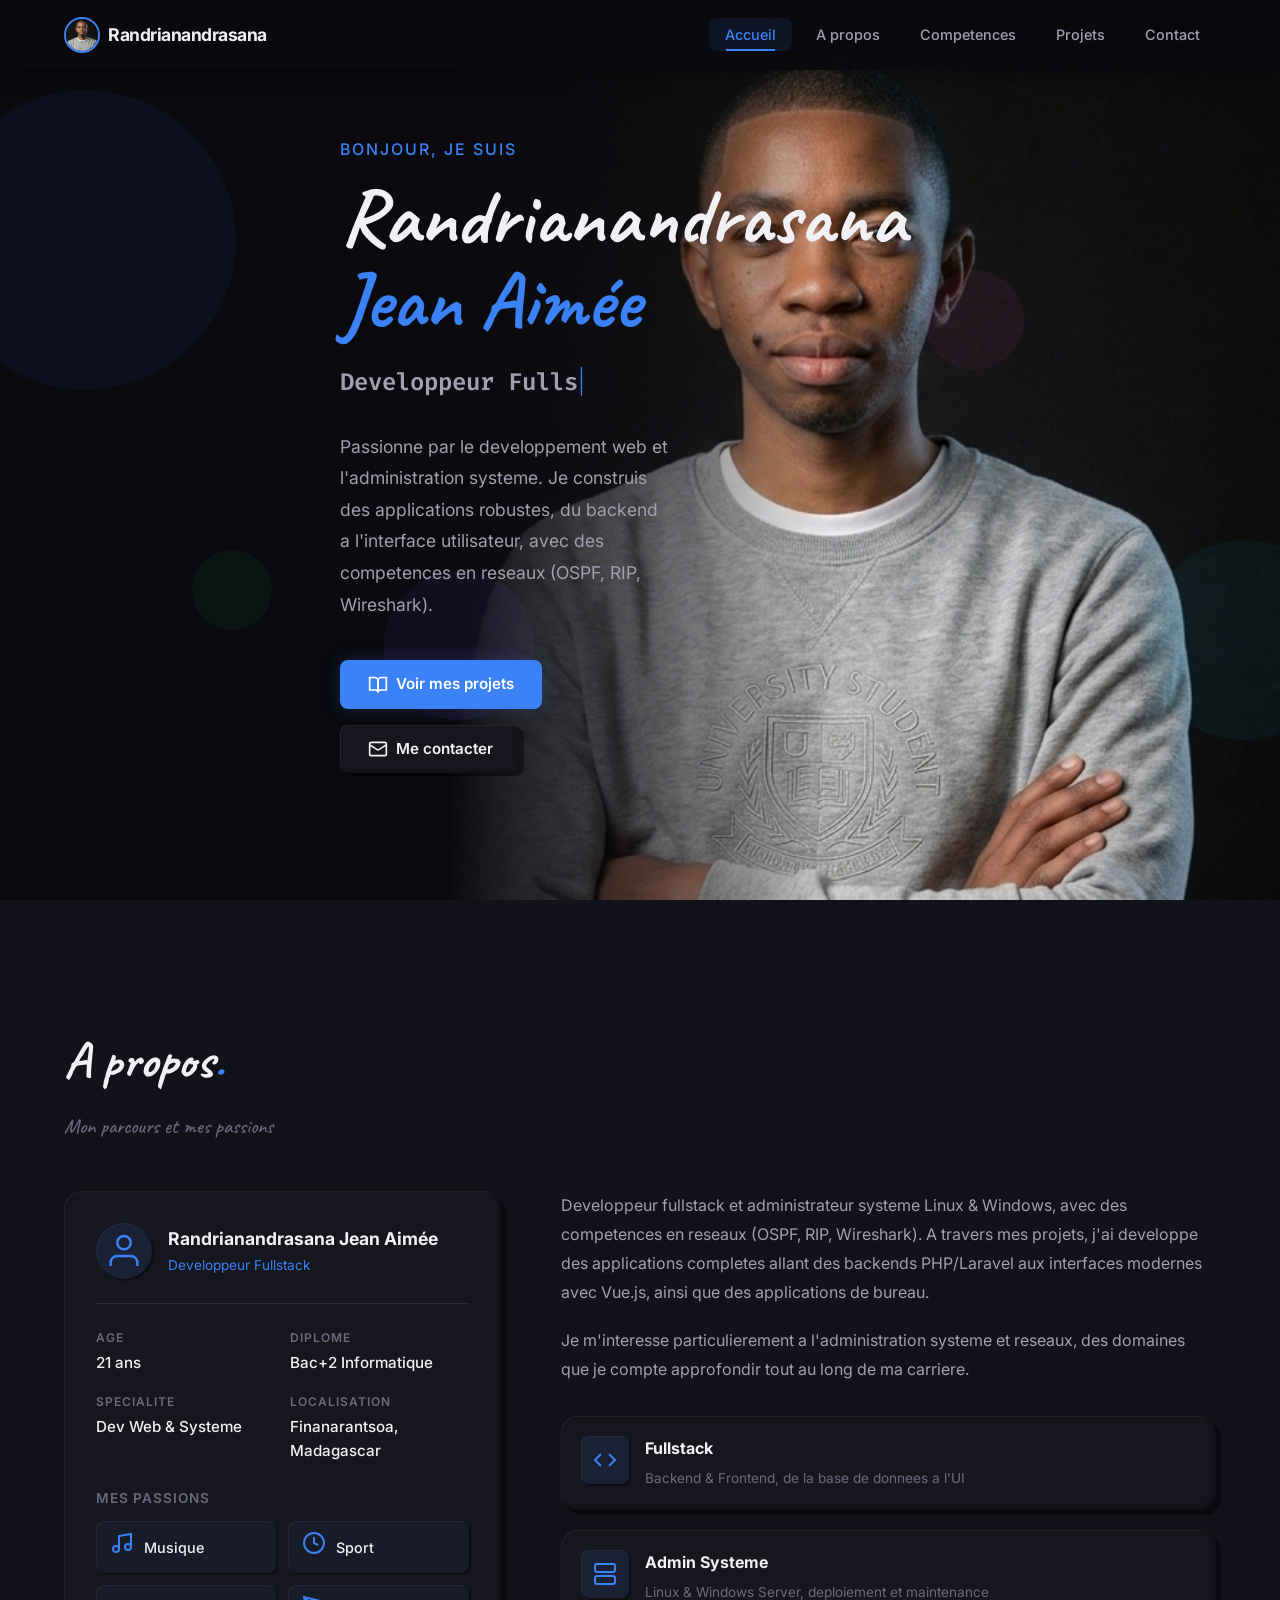
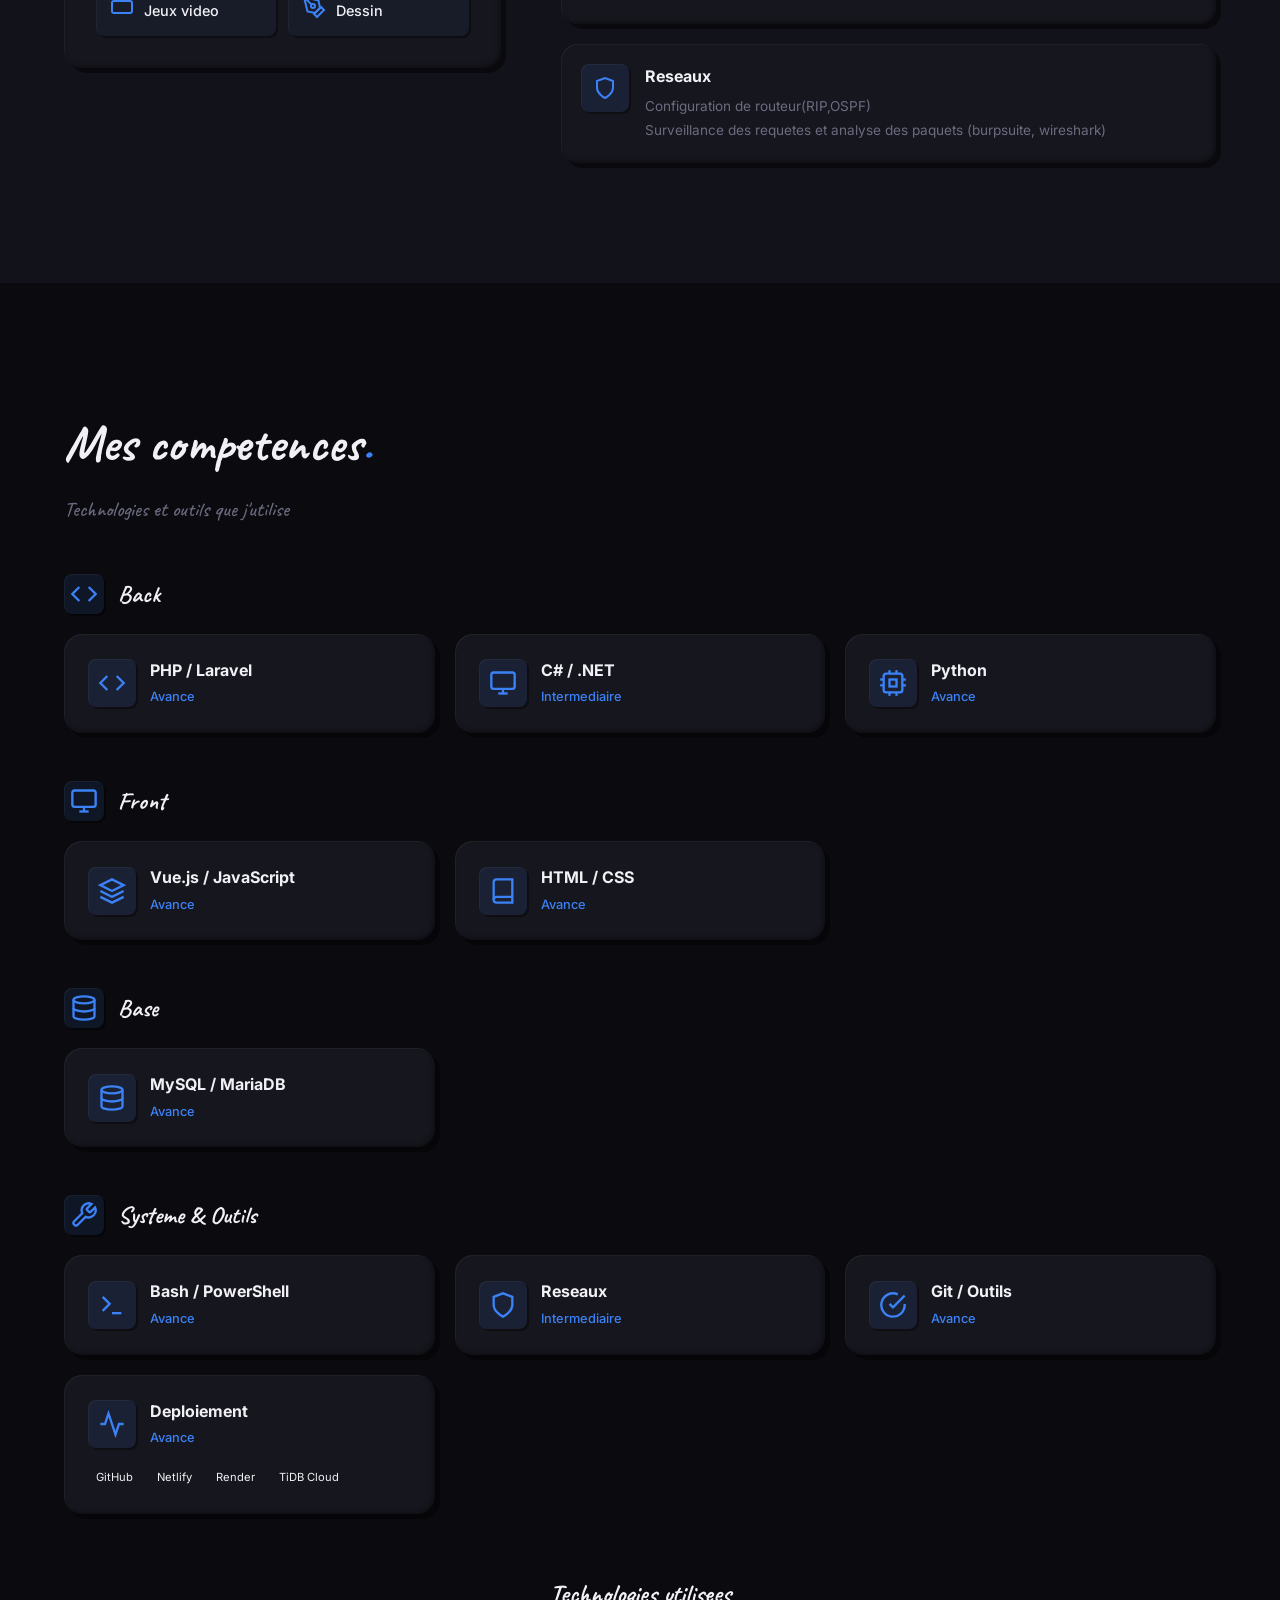
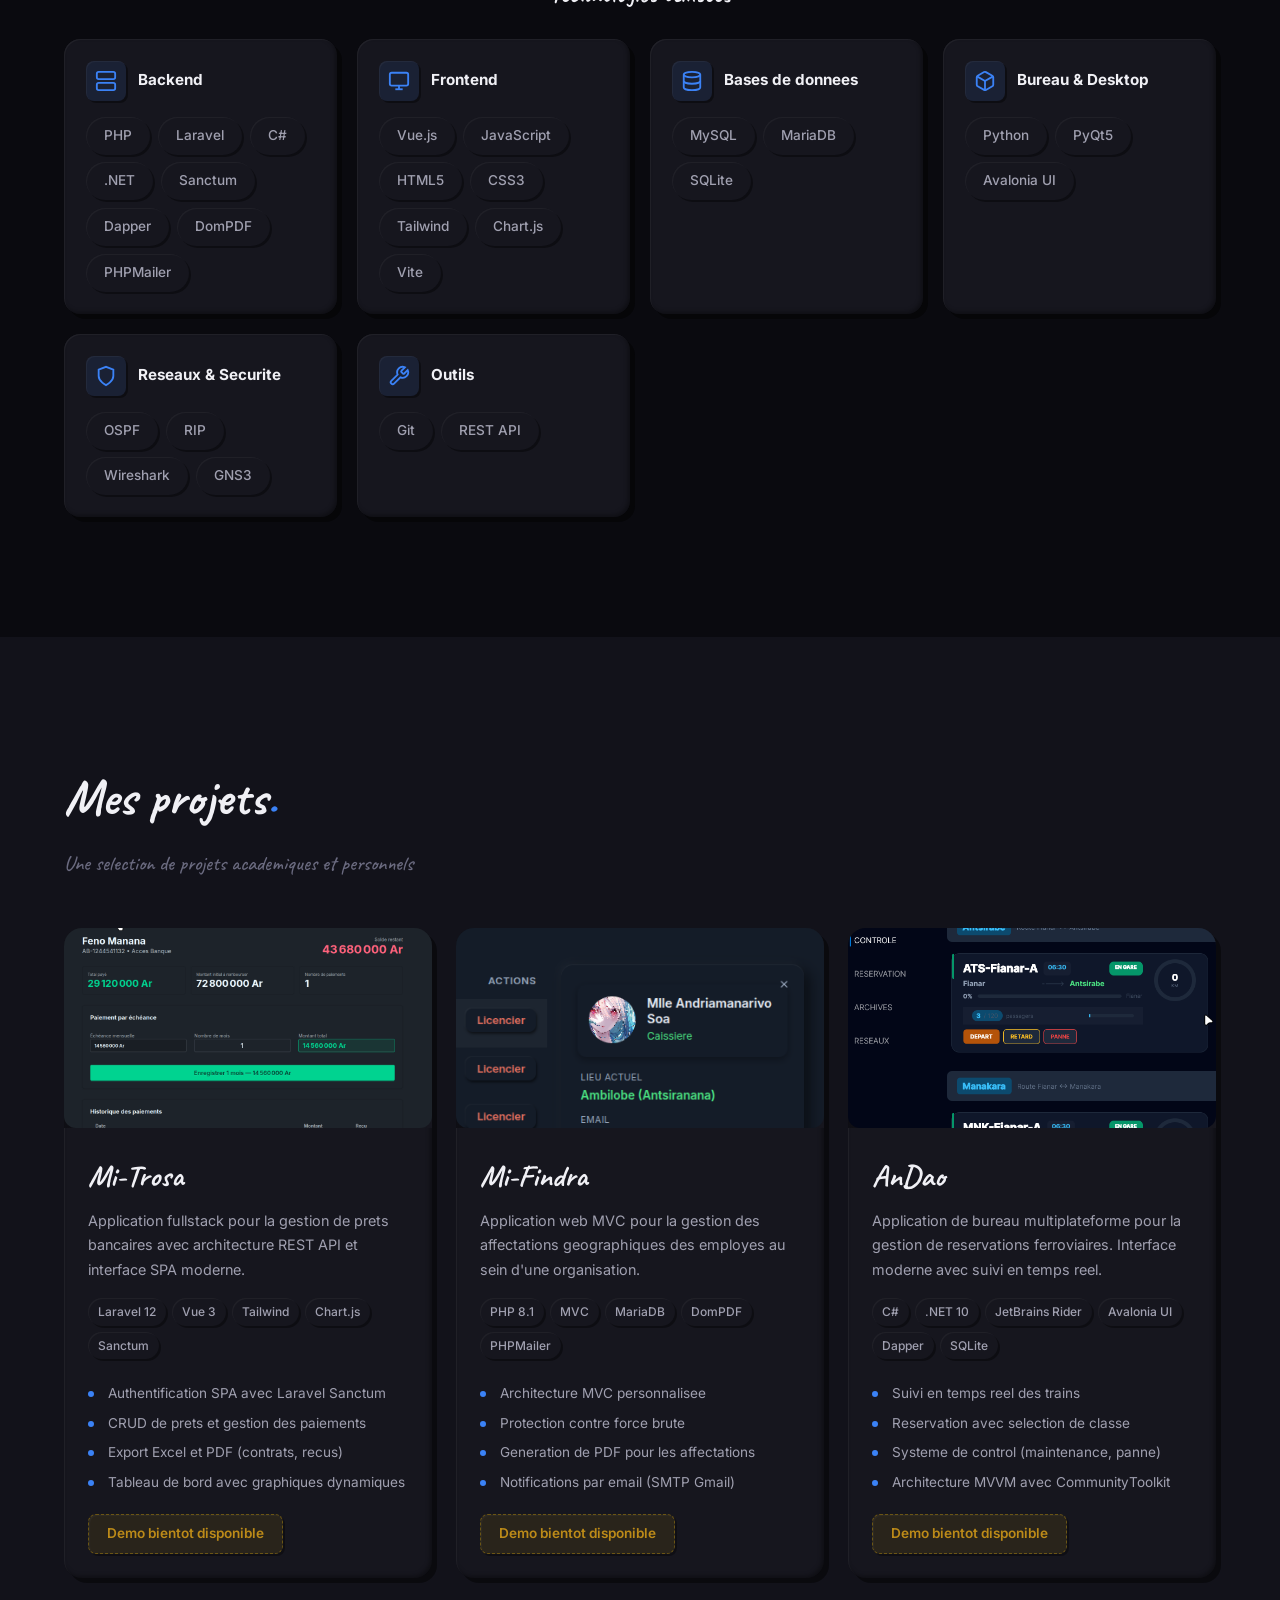
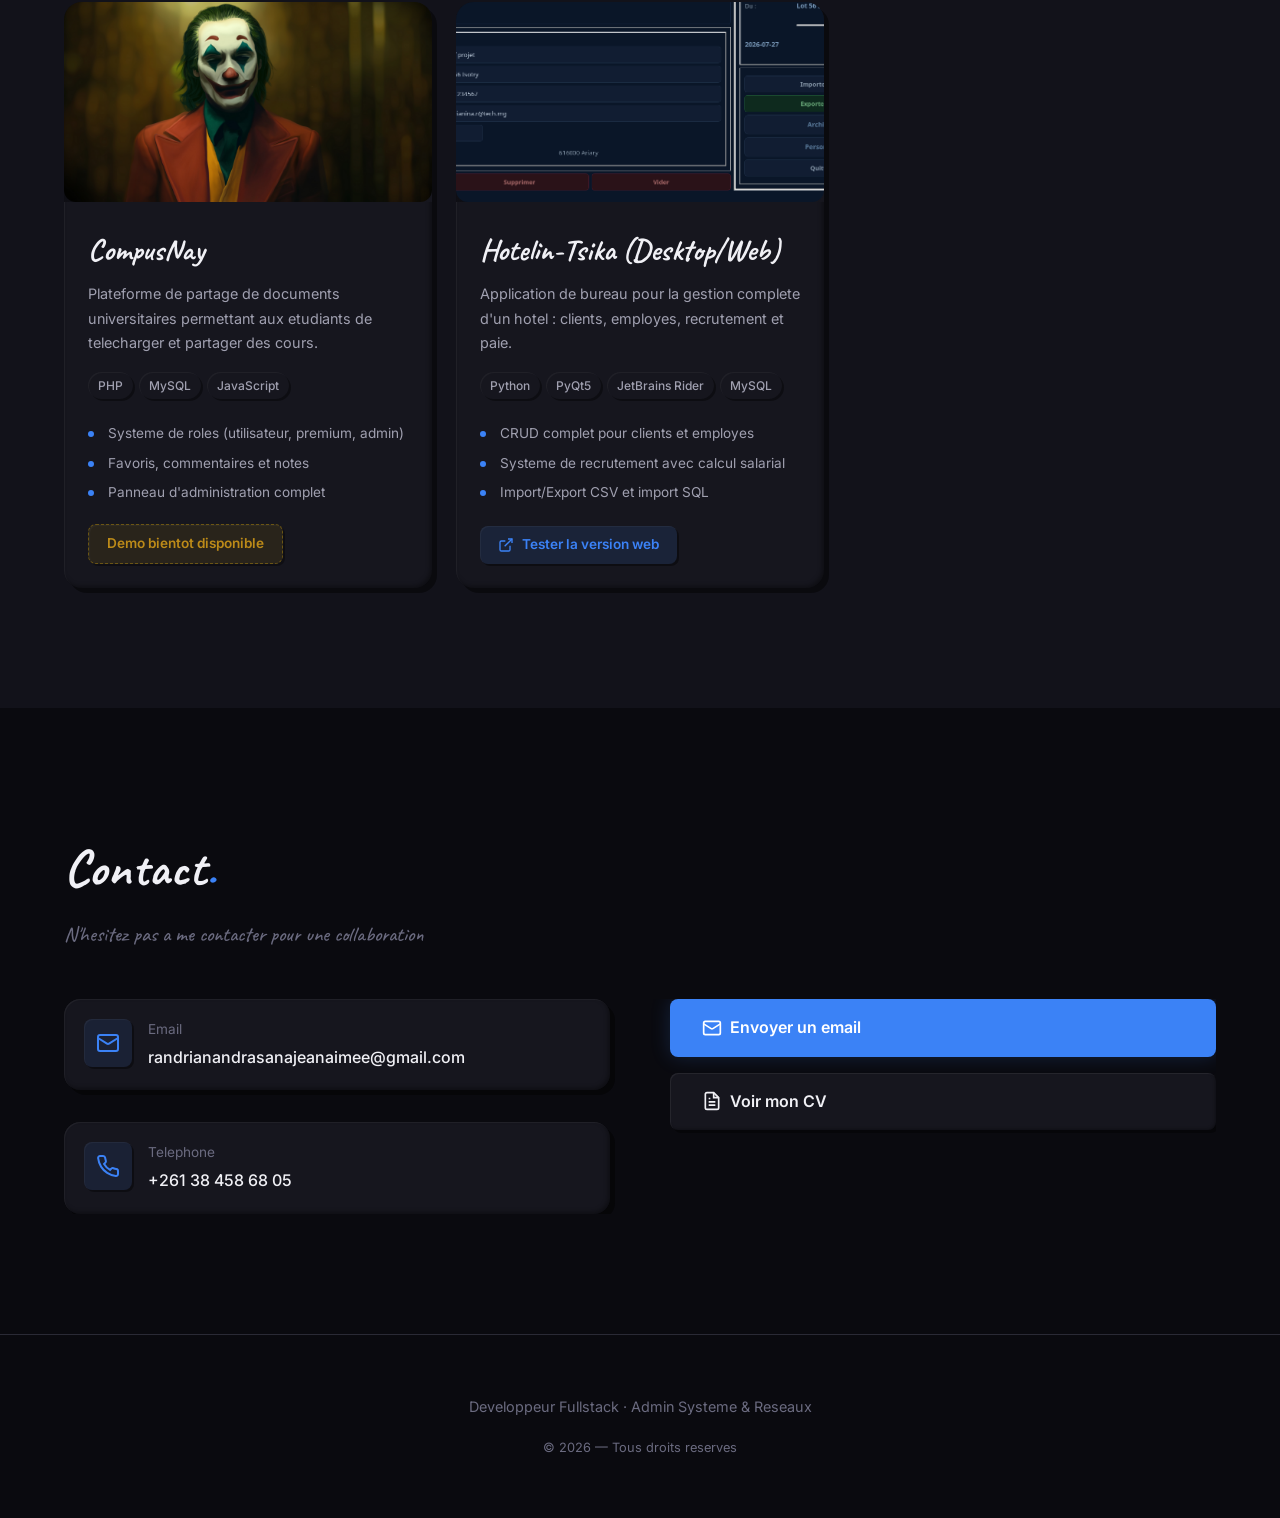
==== commit 04f52b88: "Supprime la section parcours et reorganise les competences par categorie" ====
--- a/index.html
+++ b/index.html
@@ -20,7 +20,6 @@
             <ul class="nav-menu" id="nav-menu">
                 <li><a href="#hero" class="nav-link active">Accueil</a></li>
                 <li><a href="#about" class="nav-link">A propos</a></li>
-                <li><a href="#parcours" class="nav-link">Parcours</a></li>
                 <li><a href="#skills" class="nav-link">Competences</a></li>
                 <li><a href="#projects" class="nav-link">Projets</a></li>
                 <li><a href="#contact" class="nav-link">Contact</a></li>
@@ -183,171 +182,165 @@
             </div>
         </div>
     </section>
-    <!-- <section class="parcours" id="parcours">
-        <div class="container">
-            <h2 class="section-title reveal-text">Mes parcours<span class="accent">.</span></h2>
-            <p>...en attende d'information</p>
-        </div>
-    </section> -->
     <section class="skills" id="skills">
         <div class="container">
             <h2 class="section-title reveal-text">Mes competences<span class="accent">.</span></h2>
-            <p class="section-subtitle reveal-up">Niveaux de maitrise technologique</p>
-            <div class="skills-grid">
-                <div class="skill-card reveal-up">
-                    <div class="skill-header">
+            <p class="section-subtitle reveal-up">Technologies et outils que j'utilise</p>
+            <div class="skills-categories">
+                <div class="skills-category">
+                    <div class="skills-category-header">
                         <div class="skill-icon">
                             <svg width="28" height="28" viewBox="0 0 24 24" fill="none" stroke="currentColor" stroke-width="2"><polyline points="16 18 22 12 16 6"/><polyline points="8 6 2 12 8 18"/></svg>
                         </div>
-                        <div>
-                            <h3 class="skill-name">PHP / Laravel</h3>
-                            <span class="skill-level">Avance</span>
-                        </div>
-                        <span class="skill-percent">80%</span>
-                    </div>
-                    <div class="progress-bar">
-                        <div class="progress-fill" data-width="80"></div>
-                    </div>
-                </div>
-                <div class="skill-card reveal-up">
-                    <div class="skill-header">
-                        <div class="skill-icon">
-                            <svg width="28" height="28" viewBox="0 0 24 24" fill="none" stroke="currentColor" stroke-width="2"><polygon points="12 2 2 7 12 12 22 7 12 2"/><polyline points="2 17 12 22 22 17"/><polyline points="2 12 12 17 22 12"/></svg>
-                        </div>
-                        <div>
-                            <h3 class="skill-name">Vue.js / JavaScript</h3>
-                            <span class="skill-level">Avance</span>
-                        </div>
-                        <span class="skill-percent">70%</span>
-                    </div>
-                    <div class="progress-bar">
-                        <div class="progress-fill" data-width="70"></div>
-                    </div>
-                </div>
-                <div class="skill-card reveal-up">
-                    <div class="skill-header">
+                        <h3 class="skills-category-title">Back</h3>
+                    </div>
+                    <div class="skills-grid">
+                        <div class="skill-card reveal-up">
+                            <div class="skill-header">
+                                <div class="skill-icon">
+                                    <svg width="28" height="28" viewBox="0 0 24 24" fill="none" stroke="currentColor" stroke-width="2"><polyline points="16 18 22 12 16 6"/><polyline points="8 6 2 12 8 18"/></svg>
+                                </div>
+                                <div>
+                                    <h3 class="skill-name">PHP / Laravel</h3>
+                                    <span class="skill-level">Avance</span>
+                                </div>
+                            </div>
+                        </div>
+                        <div class="skill-card reveal-up">
+                            <div class="skill-header">
+                                <div class="skill-icon">
+                                    <svg width="28" height="28" viewBox="0 0 24 24" fill="none" stroke="currentColor" stroke-width="2"><rect x="2" y="3" width="20" height="14" rx="2" ry="2"/><line x1="8" y1="21" x2="16" y2="21"/><line x1="12" y1="17" x2="12" y2="21"/></svg>
+                                </div>
+                                <div>
+                                    <h3 class="skill-name">C# / .NET</h3>
+                                    <span class="skill-level">Intermediaire</span>
+                                </div>
+                            </div>
+                        </div>
+                        <div class="skill-card reveal-up">
+                            <div class="skill-header">
+                                <div class="skill-icon">
+                                    <svg width="28" height="28" viewBox="0 0 24 24" fill="none" stroke="currentColor" stroke-width="2"><rect x="4" y="4" width="16" height="16" rx="2" ry="2"/><rect x="9" y="9" width="6" height="6"/><line x1="9" y1="1" x2="9" y2="4"/><line x1="15" y1="1" x2="15" y2="4"/><line x1="9" y1="20" x2="9" y2="23"/><line x1="15" y1="20" x2="15" y2="23"/><line x1="20" y1="9" x2="23" y2="9"/><line x1="20" y1="14" x2="23" y2="14"/><line x1="1" y1="9" x2="4" y2="9"/><line x1="1" y1="14" x2="4" y2="14"/></svg>
+                                </div>
+                                <div>
+                                    <h3 class="skill-name">Python</h3>
+                                    <span class="skill-level">Avance</span>
+                                </div>
+                            </div>
+                        </div>
+                    </div>
+                </div>
+                <div class="skills-category">
+                    <div class="skills-category-header">
                         <div class="skill-icon">
                             <svg width="28" height="28" viewBox="0 0 24 24" fill="none" stroke="currentColor" stroke-width="2"><rect x="2" y="3" width="20" height="14" rx="2" ry="2"/><line x1="8" y1="21" x2="16" y2="21"/><line x1="12" y1="17" x2="12" y2="21"/></svg>
                         </div>
-                        <div>
-                            <h3 class="skill-name">C# / .NET</h3>
-                            <span class="skill-level">Intermediaire</span>
-                        </div>
-                        <span class="skill-percent">60%</span>
-                    </div>
-                    <div class="progress-bar">
-                        <div class="progress-fill" data-width="60"></div>
-                    </div>
-                </div>
-                <div class="skill-card reveal-up">
-                    <div class="skill-header">
+                        <h3 class="skills-category-title">Front</h3>
+                    </div>
+                    <div class="skills-grid">
+                        <div class="skill-card reveal-up">
+                            <div class="skill-header">
+                                <div class="skill-icon">
+                                    <svg width="28" height="28" viewBox="0 0 24 24" fill="none" stroke="currentColor" stroke-width="2"><polygon points="12 2 2 7 12 12 22 7 12 2"/><polyline points="2 17 12 22 22 17"/><polyline points="2 12 12 17 22 12"/></svg>
+                                </div>
+                                <div>
+                                    <h3 class="skill-name">Vue.js / JavaScript</h3>
+                                    <span class="skill-level">Avance</span>
+                                </div>
+                            </div>
+                        </div>
+                        <div class="skill-card reveal-up">
+                            <div class="skill-header">
+                                <div class="skill-icon">
+                                    <svg width="28" height="28" viewBox="0 0 24 24" fill="none" stroke="currentColor" stroke-width="2"><path d="M4 19.5A2.5 2.5 0 0 1 6.5 17H20"/><path d="M6.5 2H20v20H6.5A2.5 2.5 0 0 1 4 19.5v-15A2.5 2.5 0 0 1 6.5 2z"/></svg>
+                                </div>
+                                <div>
+                                    <h3 class="skill-name">HTML / CSS</h3>
+                                    <span class="skill-level">Avance</span>
+                                </div>
+                            </div>
+                        </div>
+                    </div>
+                </div>
+                <div class="skills-category">
+                    <div class="skills-category-header">
                         <div class="skill-icon">
                             <svg width="28" height="28" viewBox="0 0 24 24" fill="none" stroke="currentColor" stroke-width="2"><ellipse cx="12" cy="5" rx="9" ry="3"/><path d="M21 12c0 1.66-4 3-9 3s-9-1.34-9-3"/><path d="M3 5v14c0 1.66 4 3 9 3s9-1.34 9-3V5"/></svg>
                         </div>
-                        <div>
-                            <h3 class="skill-name">MySQL / MariaDB</h3>
-                            <span class="skill-level">Avance</span>
-                        </div>
-                        <span class="skill-percent">80%</span>
-                    </div>
-                    <div class="progress-bar">
-                        <div class="progress-fill" data-width="80"></div>
-                    </div>
-                </div>
-                <div class="skill-card reveal-up">
-                    <div class="skill-header">
+                        <h3 class="skills-category-title">Base</h3>
+                    </div>
+                    <div class="skills-grid">
+                        <div class="skill-card reveal-up">
+                            <div class="skill-header">
+                                <div class="skill-icon">
+                                    <svg width="28" height="28" viewBox="0 0 24 24" fill="none" stroke="currentColor" stroke-width="2"><ellipse cx="12" cy="5" rx="9" ry="3"/><path d="M21 12c0 1.66-4 3-9 3s-9-1.34-9-3"/><path d="M3 5v14c0 1.66 4 3 9 3s9-1.34 9-3V5"/></svg>
+                                </div>
+                                <div>
+                                    <h3 class="skill-name">MySQL / MariaDB</h3>
+                                    <span class="skill-level">Avance</span>
+                                </div>
+                            </div>
+                        </div>
+                    </div>
+                </div>
+                <div class="skills-category">
+                    <div class="skills-category-header">
                         <div class="skill-icon">
-                            <svg width="28" height="28" viewBox="0 0 24 24" fill="none" stroke="currentColor" stroke-width="2"><path d="M4 19.5A2.5 2.5 0 0 1 6.5 17H20"/><path d="M6.5 2H20v20H6.5A2.5 2.5 0 0 1 4 19.5v-15A2.5 2.5 0 0 1 6.5 2z"/></svg>
-                        </div>
-                        <div>
-                            <h3 class="skill-name">HTML / CSS</h3>
-                            <span class="skill-level">Avance</span>
-                        </div>
-                        <span class="skill-percent">90%</span>
-                    </div>
-                    <div class="progress-bar">
-                        <div class="progress-fill" data-width="90"></div>
-                    </div>
-                </div>
-                <div class="skill-card reveal-up">
-                    <div class="skill-header">
-                        <div class="skill-icon">
-                            <svg width="28" height="28" viewBox="0 0 24 24" fill="none" stroke="currentColor" stroke-width="2"><rect x="4" y="4" width="16" height="16" rx="2" ry="2"/><rect x="9" y="9" width="6" height="6"/><line x1="9" y1="1" x2="9" y2="4"/><line x1="15" y1="1" x2="15" y2="4"/><line x1="9" y1="20" x2="9" y2="23"/><line x1="15" y1="20" x2="15" y2="23"/><line x1="20" y1="9" x2="23" y2="9"/><line x1="20" y1="14" x2="23" y2="14"/><line x1="1" y1="9" x2="4" y2="9"/><line x1="1" y1="14" x2="4" y2="14"/></svg>
-                        </div>
-                        <div>
-                            <h3 class="skill-name">Python</h3>
-                            <span class="skill-level">Avance</span>
-                        </div>
-                        <span class="skill-percent">75%</span>
-                    </div>
-                    <div class="progress-bar">
-                        <div class="progress-fill" data-width="75"></div>
-                    </div>
-                </div>
-                <div class="skill-card reveal-up">
-                    <div class="skill-header">
-                        <div class="skill-icon">
-                            <svg width="28" height="28" viewBox="0 0 24 24" fill="none" stroke="currentColor" stroke-width="2"><polyline points="4 17 10 11 4 5"/><line x1="12" y1="19" x2="20" y2="19"/></svg>
-                        </div>
-                        <div>
-                            <h3 class="skill-name">Bash / PowerShell</h3>
-                            <span class="skill-level">Avance</span>
-                        </div>
-                        <span class="skill-percent">90%</span>
-                    </div>
-                    <div class="progress-bar">
-                        <div class="progress-fill" data-width="90"></div>
-                    </div>
-                </div>
-                <div class="skill-card reveal-up">
-                    <div class="skill-header">
-                        <div class="skill-icon">
-                            <svg width="28" height="28" viewBox="0 0 24 24" fill="none" stroke="currentColor" stroke-width="2"><path d="M12 22s8-4 8-10V5l-8-3-8 3v7c0 6 8 10 8 10z"/></svg>
-                        </div>
-                        <div>
-                            <h3 class="skill-name">Reseaux</h3>
-                            <span class="skill-level">Intermediaire</span>
-                        </div>
-                        <span class="skill-percent">55%</span>
-                    </div>
-                    <div class="progress-bar">
-                        <div class="progress-fill" data-width="55"></div>
-                    </div>
-                </div>
-                <div class="skill-card reveal-up">
-                    <div class="skill-header">
-                        <div class="skill-icon">
-                            <svg width="28" height="28" viewBox="0 0 24 24" fill="none" stroke="currentColor" stroke-width="2"><path d="M22 11.08V12a10 10 0 1 1-5.93-9.14"/><polyline points="22 4 12 14.01 9 11.01"/></svg>
-                        </div>
-                        <div>
-                            <h3 class="skill-name">Git / Outils</h3>
-                            <span class="skill-level">Avance</span>
-                        </div>
-                        <span class="skill-percent">80%</span>
-                    </div>
-                    <div class="progress-bar">
-                        <div class="progress-fill" data-width="80"></div>
-                    </div>
-                </div>
-                <div class="skill-card reveal-up">
-                    <div class="skill-header">
-                        <div class="skill-icon">
-                            <svg width="28" height="28" viewBox="0 0 24 24" fill="none" stroke="currentColor" stroke-width="2"><path d="M22 12h-4l-3 9L9 3l-3 9H2"/></svg>
-                        </div>
-                        <div>
-                            <h3 class="skill-name">Deploiement</h3>
-                            <span class="skill-level">Avance</span>
-                        </div>
-                        <span class="skill-percent">80%</span>
-                    </div>
-                    <div class="progress-bar">
-                        <div class="progress-fill" data-width="80"></div>
-                    </div>
-                    <div style="display:flex;gap:.5rem;flex-wrap:wrap;margin-top:.5rem;">
-                        <span style="font-size:.7rem;padding:3px 8px;border-radius:6px;background:var(--surface-2);color:var(--txt-2);border:1px solid var(--bord);">GitHub</span>
-                        <span style="font-size:.7rem;padding:3px 8px;border-radius:6px;background:var(--surface-2);color:var(--txt-2);border:1px solid var(--bord);">Netlify</span>
-                        <span style="font-size:.7rem;padding:3px 8px;border-radius:6px;background:var(--surface-2);color:var(--txt-2);border:1px solid var(--bord);">Render</span>
-                        <span style="font-size:.7rem;padding:3px 8px;border-radius:6px;background:var(--surface-2);color:var(--txt-2);border:1px solid var(--bord);">TiDB Cloud</span>
+                            <svg width="28" height="28" viewBox="0 0 24 24" fill="none" stroke="currentColor" stroke-width="2"><path d="M14.7 6.3a1 1 0 0 0 0 1.4l1.6 1.6a1 1 0 0 0 1.4 0l3.77-3.77a6 6 0 0 1-7.94 7.94l-6.91 6.91a2.12 2.12 0 0 1-3-3l6.91-6.91a6 6 0 0 1 7.94-7.94l-3.76 3.76z"/></svg>
+                        </div>
+                        <h3 class="skills-category-title">Systeme &amp; Outils</h3>
+                    </div>
+                    <div class="skills-grid">
+                        <div class="skill-card reveal-up">
+                            <div class="skill-header">
+                                <div class="skill-icon">
+                                    <svg width="28" height="28" viewBox="0 0 24 24" fill="none" stroke="currentColor" stroke-width="2"><polyline points="4 17 10 11 4 5"/><line x1="12" y1="19" x2="20" y2="19"/></svg>
+                                </div>
+                                <div>
+                                    <h3 class="skill-name">Bash / PowerShell</h3>
+                                    <span class="skill-level">Avance</span>
+                                </div>
+                            </div>
+                        </div>
+                        <div class="skill-card reveal-up">
+                            <div class="skill-header">
+                                <div class="skill-icon">
+                                    <svg width="28" height="28" viewBox="0 0 24 24" fill="none" stroke="currentColor" stroke-width="2"><path d="M12 22s8-4 8-10V5l-8-3-8 3v7c0 6 8 10 8 10z"/></svg>
+                                </div>
+                                <div>
+                                    <h3 class="skill-name">Reseaux</h3>
+                                    <span class="skill-level">Intermediaire</span>
+                                </div>
+                            </div>
+                        </div>
+                        <div class="skill-card reveal-up">
+                            <div class="skill-header">
+                                <div class="skill-icon">
+                                    <svg width="28" height="28" viewBox="0 0 24 24" fill="none" stroke="currentColor" stroke-width="2"><path d="M22 11.08V12a10 10 0 1 1-5.93-9.14"/><polyline points="22 4 12 14.01 9 11.01"/></svg>
+                                </div>
+                                <div>
+                                    <h3 class="skill-name">Git / Outils</h3>
+                                    <span class="skill-level">Avance</span>
+                                </div>
+                            </div>
+                        </div>
+                        <div class="skill-card reveal-up">
+                            <div class="skill-header">
+                                <div class="skill-icon">
+                                    <svg width="28" height="28" viewBox="0 0 24 24" fill="none" stroke="currentColor" stroke-width="2"><path d="M22 12h-4l-3 9L9 3l-3 9H2"/></svg>
+                                </div>
+                                <div>
+                                    <h3 class="skill-name">Deploiement</h3>
+                                    <span class="skill-level">Avance</span>
+                                </div>
+                            </div>
+                            <div style="display:flex;gap:.5rem;flex-wrap:wrap;margin-top:1rem;">
+                                <span style="font-size:.7rem;padding:3px 8px;border-radius:6px;background:var(--surface-2);color:var(--txt-2);border:1px solid var(--bord);">GitHub</span>
+                                <span style="font-size:.7rem;padding:3px 8px;border-radius:6px;background:var(--surface-2);color:var(--txt-2);border:1px solid var(--bord);">Netlify</span>
+                                <span style="font-size:.7rem;padding:3px 8px;border-radius:6px;background:var(--surface-2);color:var(--txt-2);border:1px solid var(--bord);">Render</span>
+                                <span style="font-size:.7rem;padding:3px 8px;border-radius:6px;background:var(--surface-2);color:var(--txt-2);border:1px solid var(--bord);">TiDB Cloud</span>
+                            </div>
+                        </div>
                     </div>
                 </div>
             </div>
--- a/css/portfolio.css
+++ b/css/portfolio.css
@@ -1,8 +1,7 @@
-/* ============================================
-   PORTFOLIO — Randrianandrasana Jean Aimé
-   Animated dark theme, responsive, single-page
-   ============================================ */
-/* ---------- Reset & Base ---------- */
+/* PORTFOLIO — Randrianandrasana Jean Aime
+   Theme sombre anime, responsive, page unique */
+
+/* Reinitialisation et base */
 *,
 *::before,
 *::after {
@@ -153,7 +152,7 @@
 .accent {
     color: var(--accent);
 }
-/* ---------- Particles Canvas ---------- */
+/* Canvas des particules */
 #particles-canvas {
     position: fixed;
     top: 0;
@@ -163,7 +162,7 @@
     z-index: 0;
     pointer-events: none;
 }
-/* ---------- Floating Shapes ---------- */
+/* Formes flottantes decoratives */
 .floating-shapes {
     position: absolute;
     inset: 0;
@@ -230,7 +229,7 @@
     33% { transform: translate(30px, -50px) rotate(10deg); }
     66% { transform: translate(-20px, 20px) rotate(-10deg); }
 }
-/* ---------- Navbar ---------- */
+/* Barre de navigation */
 .navbar {
     position: fixed;
     top: 0;
@@ -329,7 +328,7 @@
 .nav-toggle.active span:nth-child(3) {
     transform: rotate(-45deg) translate(5px, -5px);
 }
-/* ---------- Hero ---------- */
+/* Section hero (accueil) */
 .hero {
     min-height: 100vh;
     display: flex;
@@ -426,7 +425,7 @@
     animation: slide-up 0.6s ease forwards;
     animation-delay: 1.4s;
 }
-/* ---------- Profile Card ---------- */
+/* Carte de profil */
 .profile-card {
     width: 300px;
     display: flex;
@@ -513,7 +512,7 @@
     0%, 100% { box-shadow: 0 0 0 0 rgba(34, 197, 94, 0.4); }
     50% { box-shadow: 0 0 0 8px rgba(34, 197, 94, 0); }
 }
-/* ---------- Buttons ---------- */
+/* Boutons */
 .btn {
     display: inline-flex;
     align-items: center;
@@ -588,7 +587,7 @@
     color: var(--text-muted);
     box-shadow: none;
 }
-/* ---------- Section Titles ---------- */
+/* Titres de section */
 .section-title {
     font-family: var(--font-heading);
     font-size: clamp(2.2rem, 5vw, 3.2rem);
@@ -603,7 +602,7 @@
     color: var(--text-muted);
     margin-bottom: 48px;
 }
-/* ---------- About ---------- */
+/* Section a propos */
 .about {
     padding: 120px 0;
     background: var(--bg-secondary);
@@ -756,7 +755,7 @@
     color: var(--text-muted);
     margin: 0;
 }
-/* ---------- Skills ---------- */
+/* Competences */
 .skills {
     padding: 120px 0;
     background: var(--bg-primary);
@@ -768,6 +767,32 @@
     grid-template-columns: repeat(auto-fill, minmax(280px, 1fr));
     gap: 20px;
     margin-bottom: 60px;
+}
+.skills-categories {
+    display: flex;
+    flex-direction: column;
+    gap: 48px;
+    margin-bottom: 60px;
+}
+.skills-category-header {
+    display: flex;
+    align-items: center;
+    gap: 14px;
+    margin-bottom: 20px;
+}
+.skills-category-header .skill-icon {
+    width: 40px;
+    height: 40px;
+}
+.skills-category-title {
+    font-family: var(--font-heading);
+    font-size: 1.5rem;
+    font-weight: 700;
+    color: var(--text-primary);
+    letter-spacing: 0;
+}
+.skills-category .skills-grid {
+    margin-bottom: 0;
 }
 .skill-card {
     background: var(--bg-card);
@@ -783,7 +808,6 @@
     display: flex;
     align-items: center;
     gap: 14px;
-    margin-bottom: 16px;
 }
 .skill-icon {
     width: 48px;
@@ -849,7 +873,7 @@
 .progress-fill.animated .progress-text {
     opacity: 1;
 }
-/* ---------- Tech Tags ---------- */
+/* Etiquettes technologiques */
 .tech-tags-section {
     text-align: center;
 }
@@ -932,7 +956,7 @@
     color: var(--accent);
     animation: breathe-tag 1.6s ease-in-out infinite;
 }
-/* ---------- Projects ---------- */
+/* Projets */
 .projects {
     padding: 120px 0;
     background: var(--bg-secondary);
@@ -1065,7 +1089,7 @@
     gap: 12px;
     margin-top: auto;
 }
-/* ---------- Tags (shared) ---------- */
+/* Etiquettes (commun) */
 .tag {
     padding: 6px 14px;
     background: var(--bg-card);
@@ -1080,7 +1104,7 @@
     color: var(--accent);
     animation: breathe-tag 1.6s ease-in-out infinite;
 }
-/* ---------- Contact ---------- */
+/* Contact */
 .contact {
     padding: 120px 0;
     background: var(--bg-primary);
@@ -1165,7 +1189,7 @@
     0%, 100% { transform: translateY(0); }
     50% { transform: translateY(-4px); }
 }
-/* ---------- Footer ---------- */
+/* Pied de page */
 .footer {
     padding: 60px 0;
     border-top: 1px solid var(--border);
@@ -1224,7 +1248,7 @@
     font-size: 0.8rem;
     color: var(--text-muted);
 }
-/* ---------- Scroll Reveal Animations ---------- */
+/* Animations d'apparition au scroll */
 @keyframes slide-up {
     from {
         opacity: 0;
@@ -1269,7 +1293,7 @@
     from { opacity: 0; }
     to { opacity: 1; }
 }
-/* Reveal classes (JS-driven) */
+/* Classes d'apparition (animees par JS) */
 .reveal-up,
 .reveal-left,
 .reveal-right,
@@ -1296,7 +1320,7 @@
     opacity: 1;
     transform: translate(0, 0);
 }
-/* ---------- Responsive ---------- */
+/* Adaptation mobile (responsive) */
 @media (max-width: 1024px) {
     .hero-content {
         flex-direction: column-reverse;
@@ -1328,6 +1352,7 @@
         display: flex;
     }
     .theme-toggle {
+        display: flex;
         position: fixed;
         top: 18px;
         right: 60px;
@@ -1458,7 +1483,7 @@
         font-size: 1.4rem;
     }
 }
-/* ---------- Custom Scrollbar ---------- */
+/* Barre de defilement personnalisee */
 ::-webkit-scrollbar {
     width: 8px;
 }
@@ -1472,12 +1497,12 @@
 ::-webkit-scrollbar-thumb:hover {
     background: var(--accent);
 }
-/* ---------- Selection ---------- */
+/* Selection de texte */
 ::selection {
     background: rgba(59, 130, 246, 0.3);
     color: var(--text-primary);
 }
-/* ---------- Lightbox ---------- */
+/* Visionneuse d'image (lightbox) */
 .lightbox-overlay {
     display: none;
     position: fixed;
@@ -1535,13 +1560,14 @@
 .lightbox-close:hover {
     background: var(--accent);
 }
-/* Project image click cursor */
+/* Curseur sur les images de projet */
 .project-image img,
 .project-image-placeholder img {
     cursor: zoom-in;
 }
-/* Theme toggle */
+/* Basculement du theme clair/sombre */
 .theme-toggle {
+    display: none;
     width: 36px;
     height: 36px;
     border-radius: 50%;
@@ -1549,7 +1575,6 @@
     background: var(--bg-card);
     color: var(--text-primary);
     cursor: pointer;
-    display: flex;
     align-items: center;
     justify-content: center;
     transition: var(--transition);
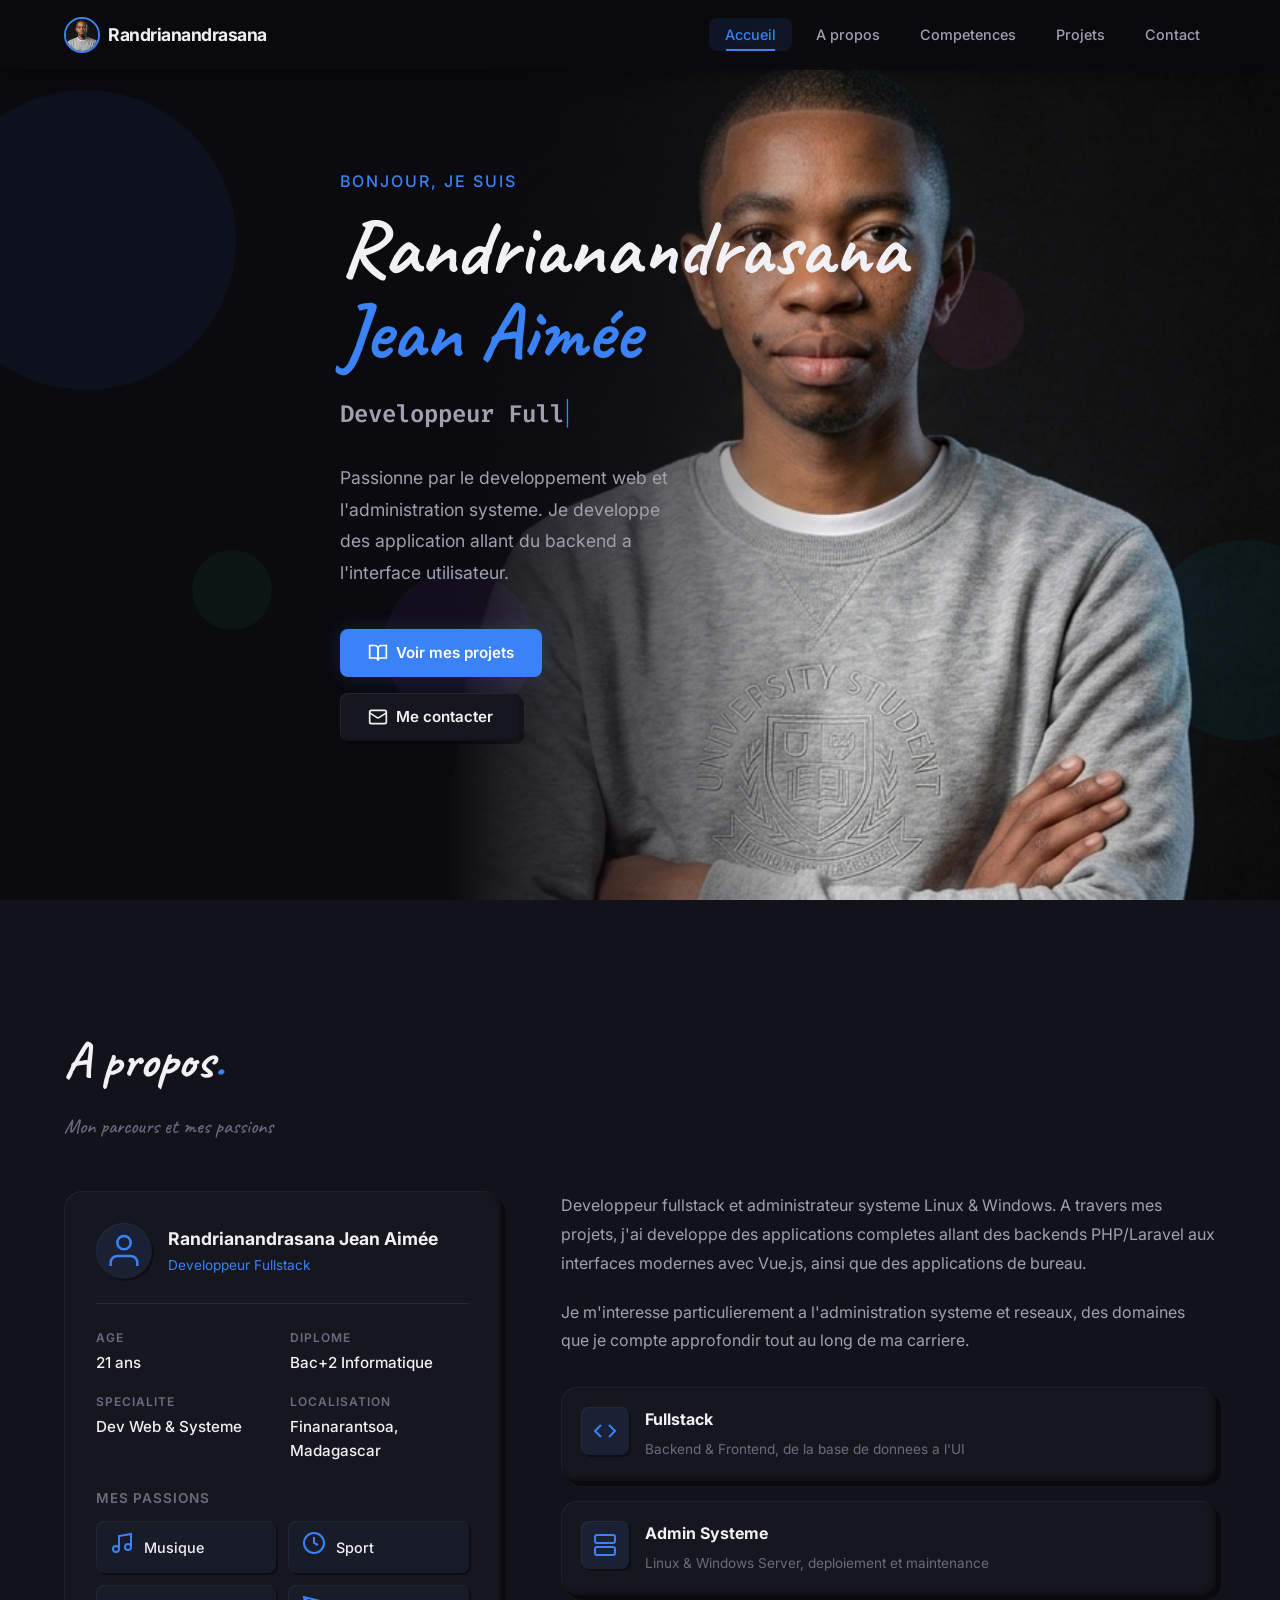
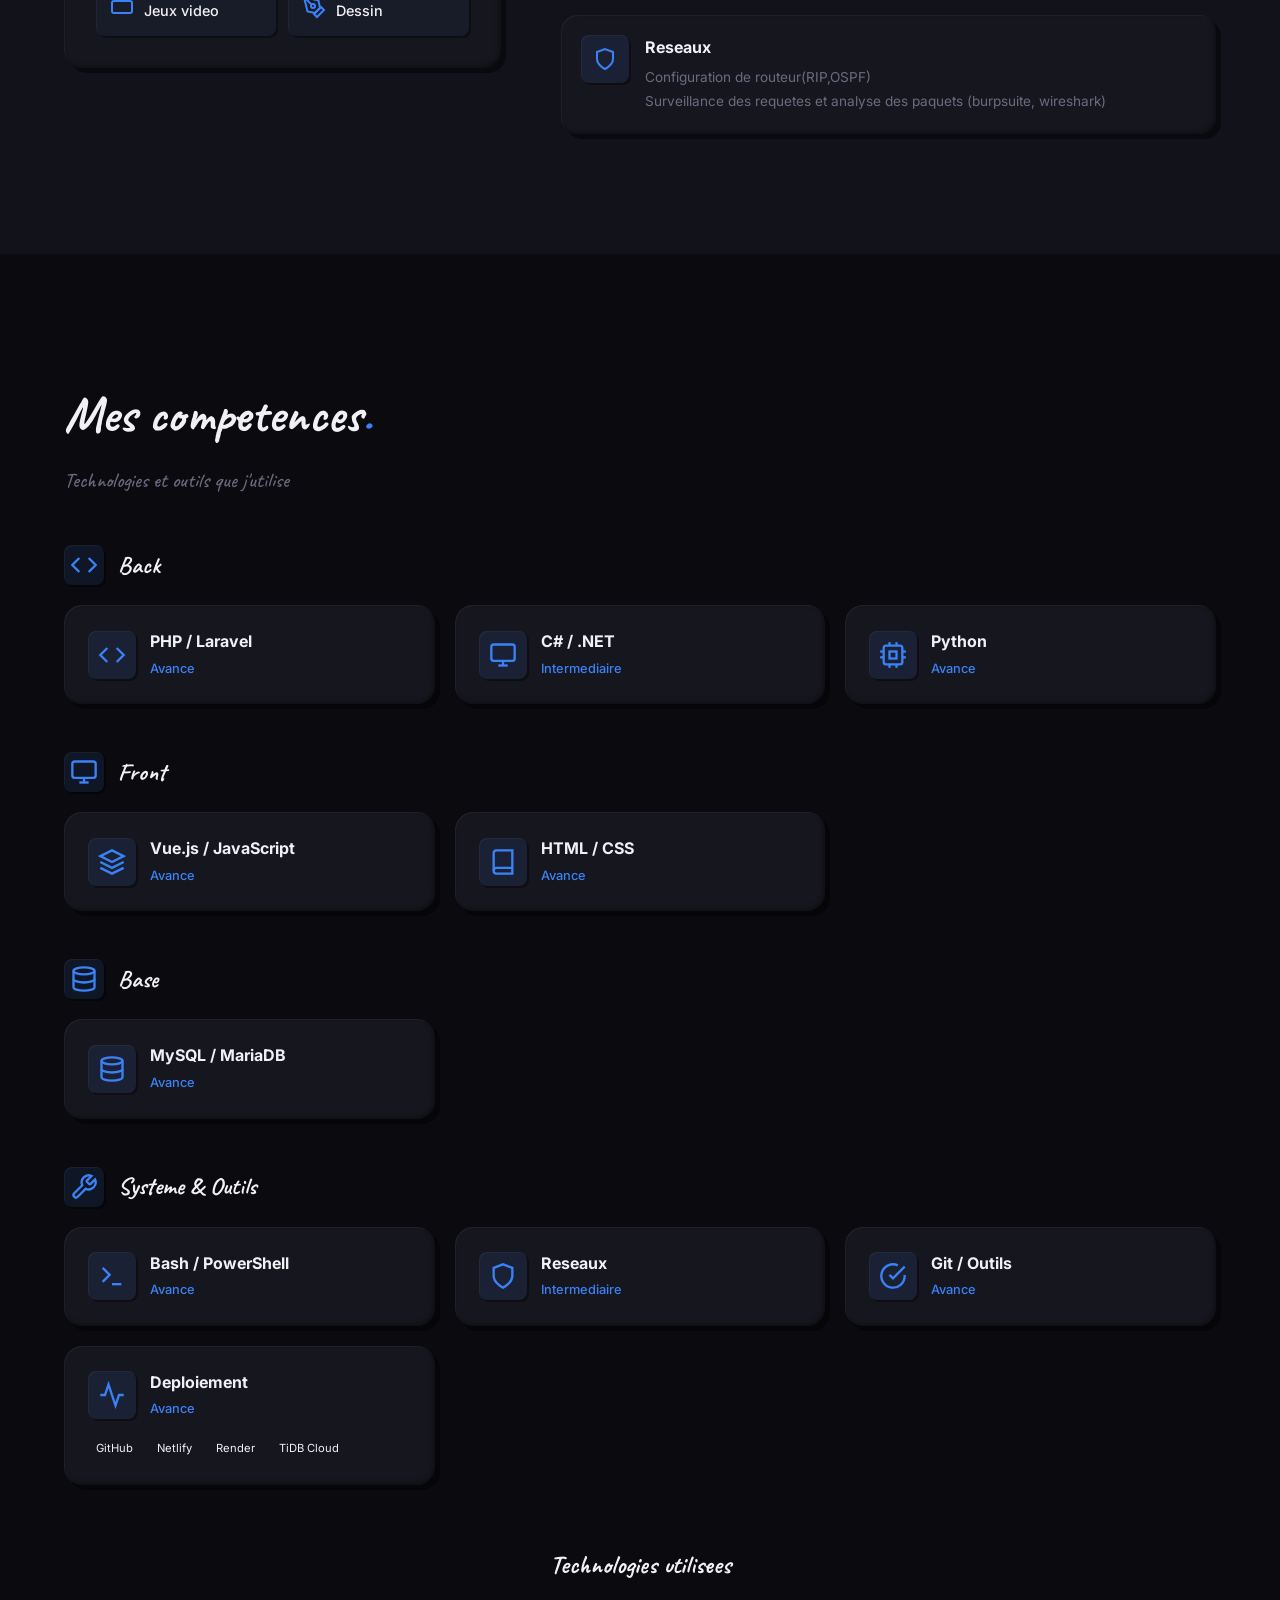
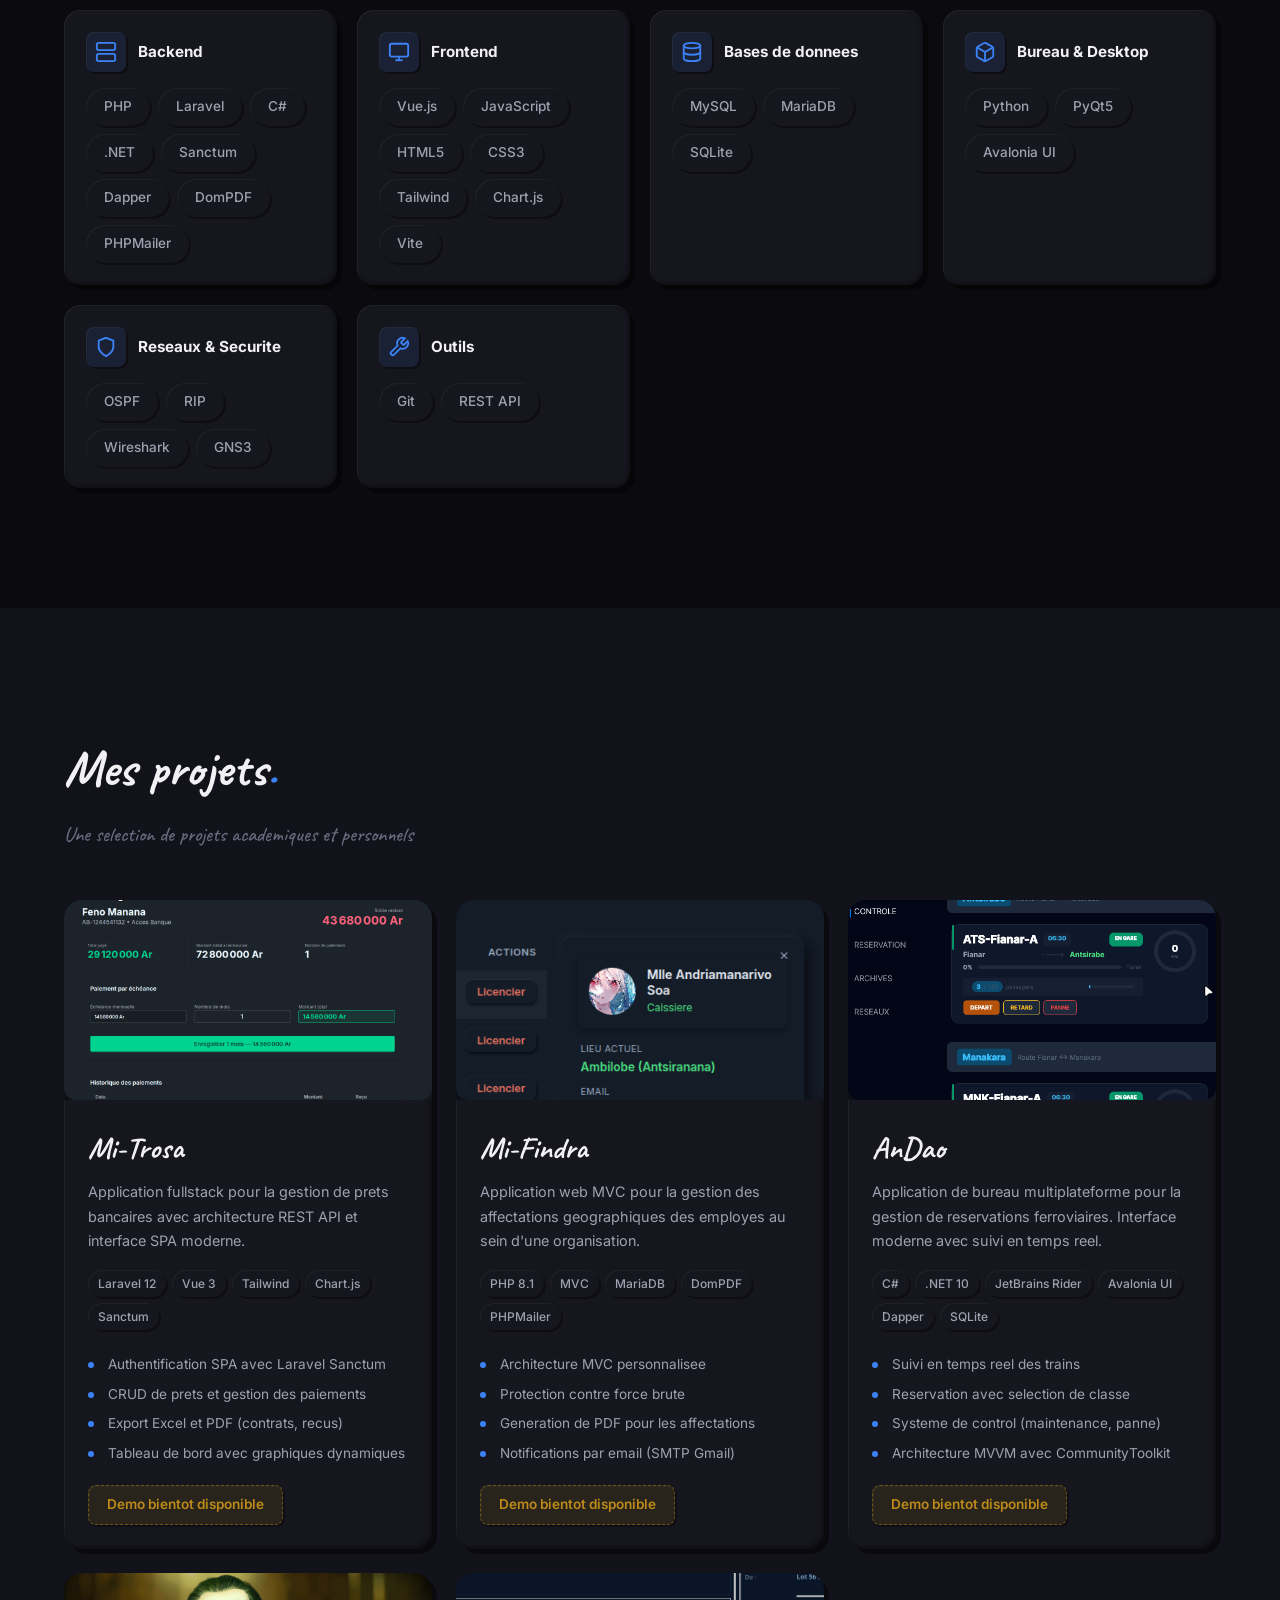
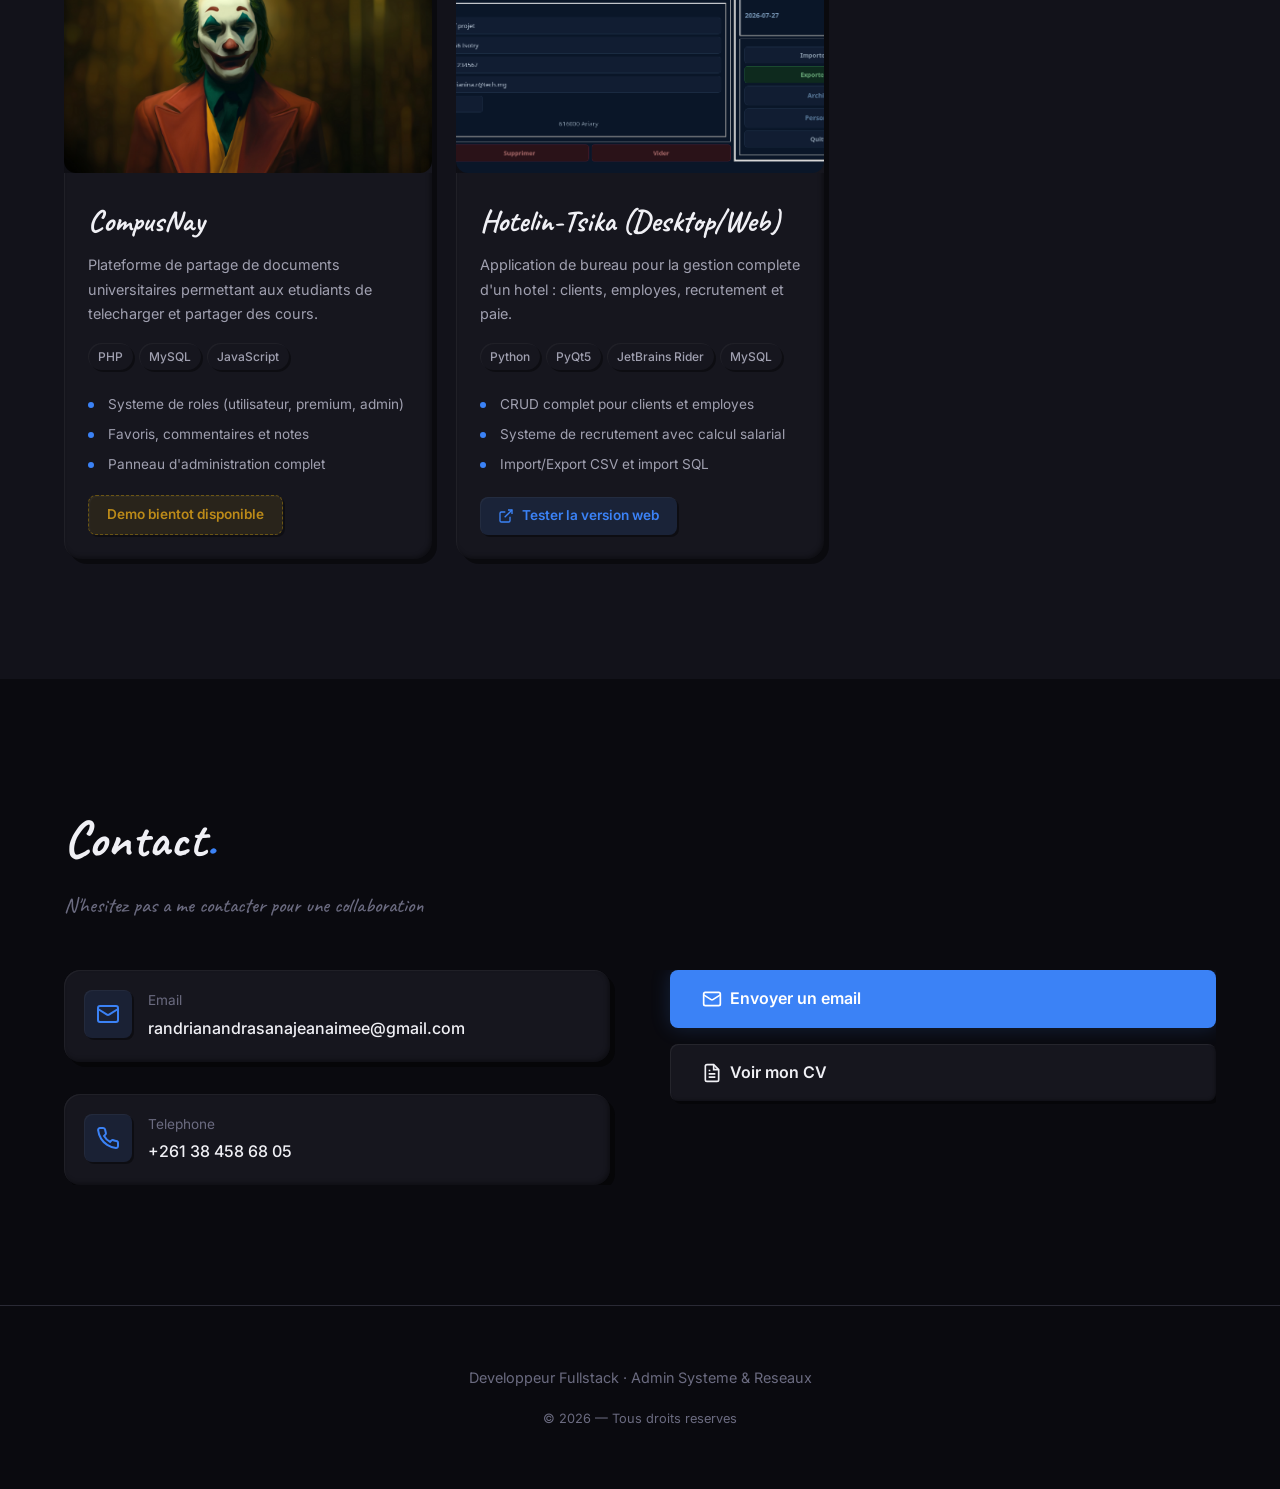
==== commit fce934a0: "apres cv" ====
--- a/index.html
+++ b/index.html
@@ -55,8 +55,7 @@
                 </h2>
                 <p class="hero-description">
                     Passionne par le developpement web et l'administration systeme.
-                    Je construis des applications robustes, du backend a l'interface utilisateur,
-                    avec des competences en reseaux (OSPF, RIP, Wireshark).
+                    Je developpe des application allant  du backend a l'interface utilisateur.
                 </p>
                 <div class="hero-buttons">
                     <a href="#projects" class="btn btn-primary btn-glow">
@@ -139,8 +138,7 @@
                 </div>
                 <div class="about-text reveal-right">
                     <p>
-                        Developpeur fullstack et administrateur systeme Linux & Windows,
-                        avec des competences en reseaux (OSPF, RIP, Wireshark). A travers mes projets,
+                        Developpeur fullstack et administrateur systeme Linux & Windows. A travers mes projets,
                         j'ai developpe des applications completes allant des backends PHP/Laravel
                         aux interfaces modernes avec Vue.js, ainsi que des applications de bureau.
                     </p>
@@ -677,4 +675,4 @@
         <div class="lightbox-caption" id="lightbox-caption"></div>
     </div>
 </body>
-</html>+</html>
--- a/css/portfolio.css
+++ b/css/portfolio.css
@@ -1,7 +1,5 @@
-/* PORTFOLIO — Randrianandrasana Jean Aime
-   Theme sombre anime, responsive, page unique */
 
-/* Reinitialisation et base */
+/* Portfolio RANDRIANANDRASANA Jean Aimee */
 *,
 *::before,
 *::after {
@@ -1596,4 +1594,4 @@
 @keyframes zoomIn {
     from { transform: scale(0.85); opacity: 0; }
     to { transform: scale(1); opacity: 1; }
-}+}
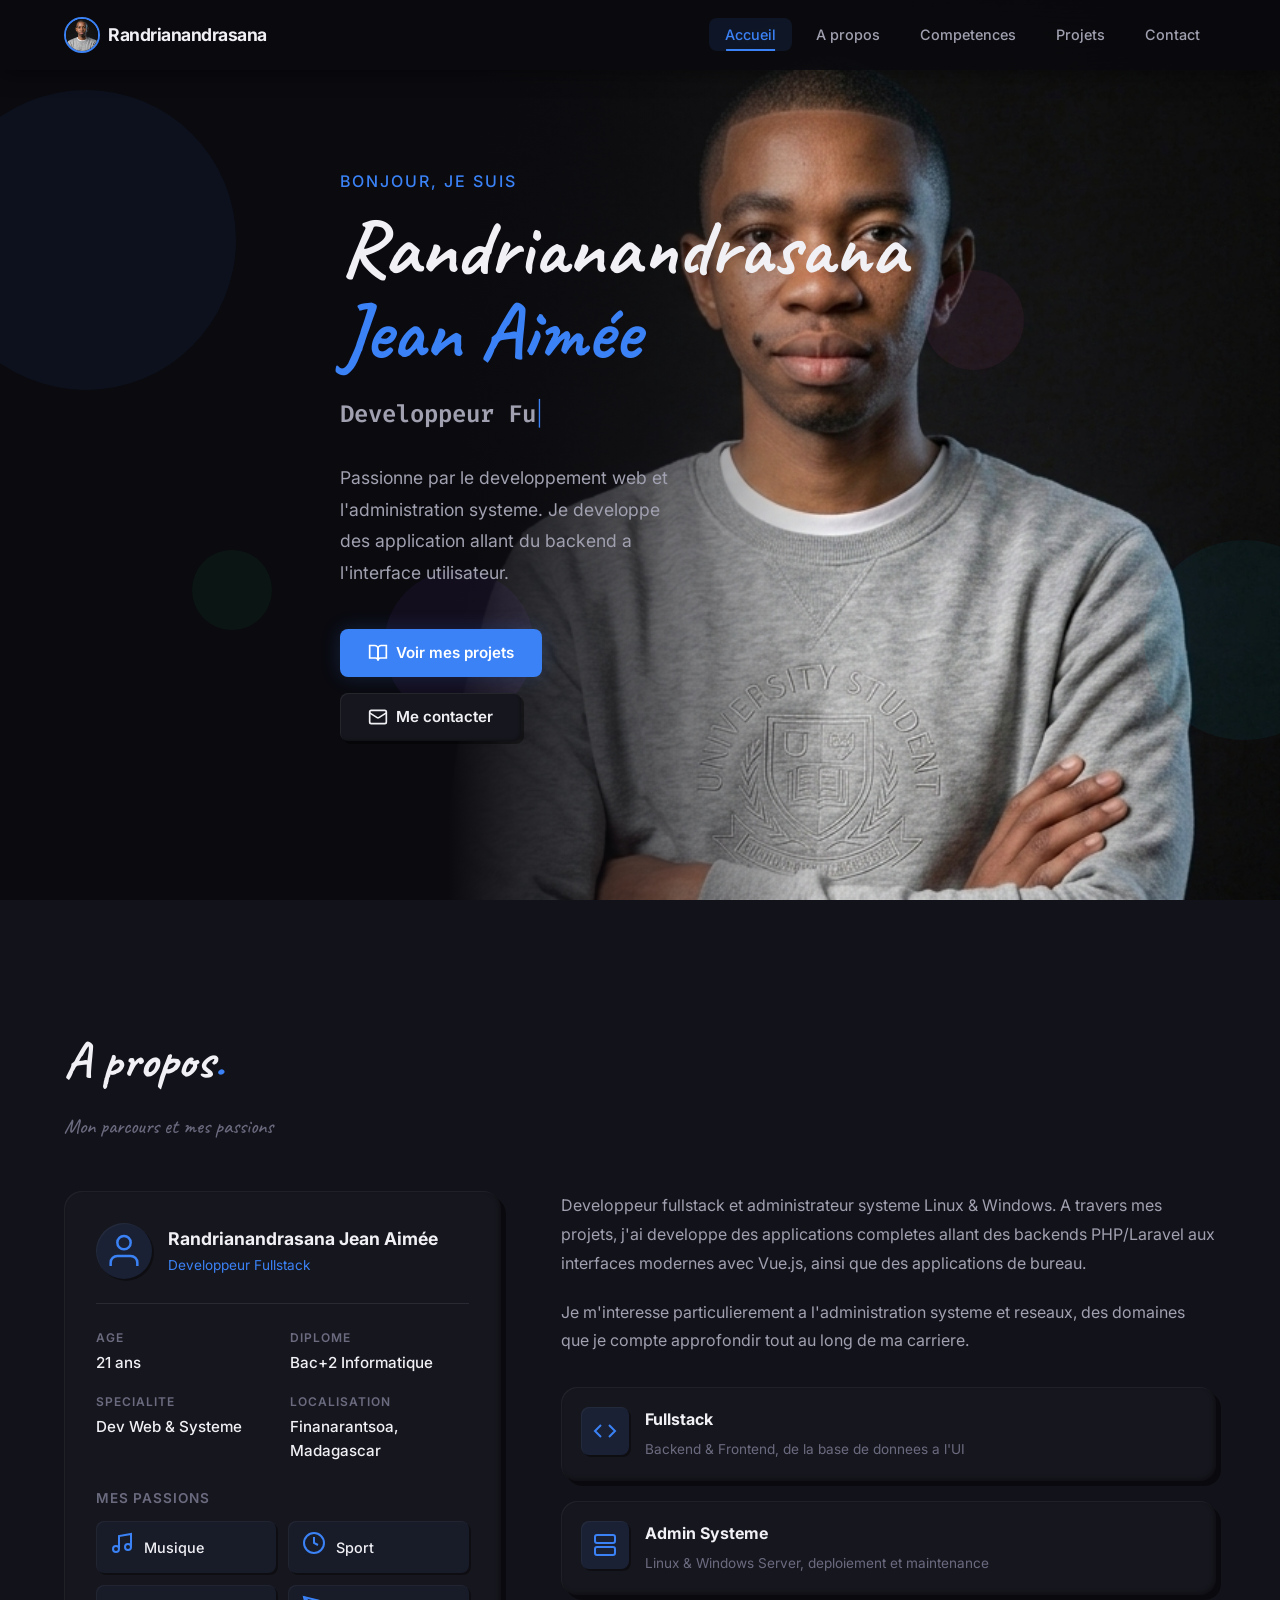
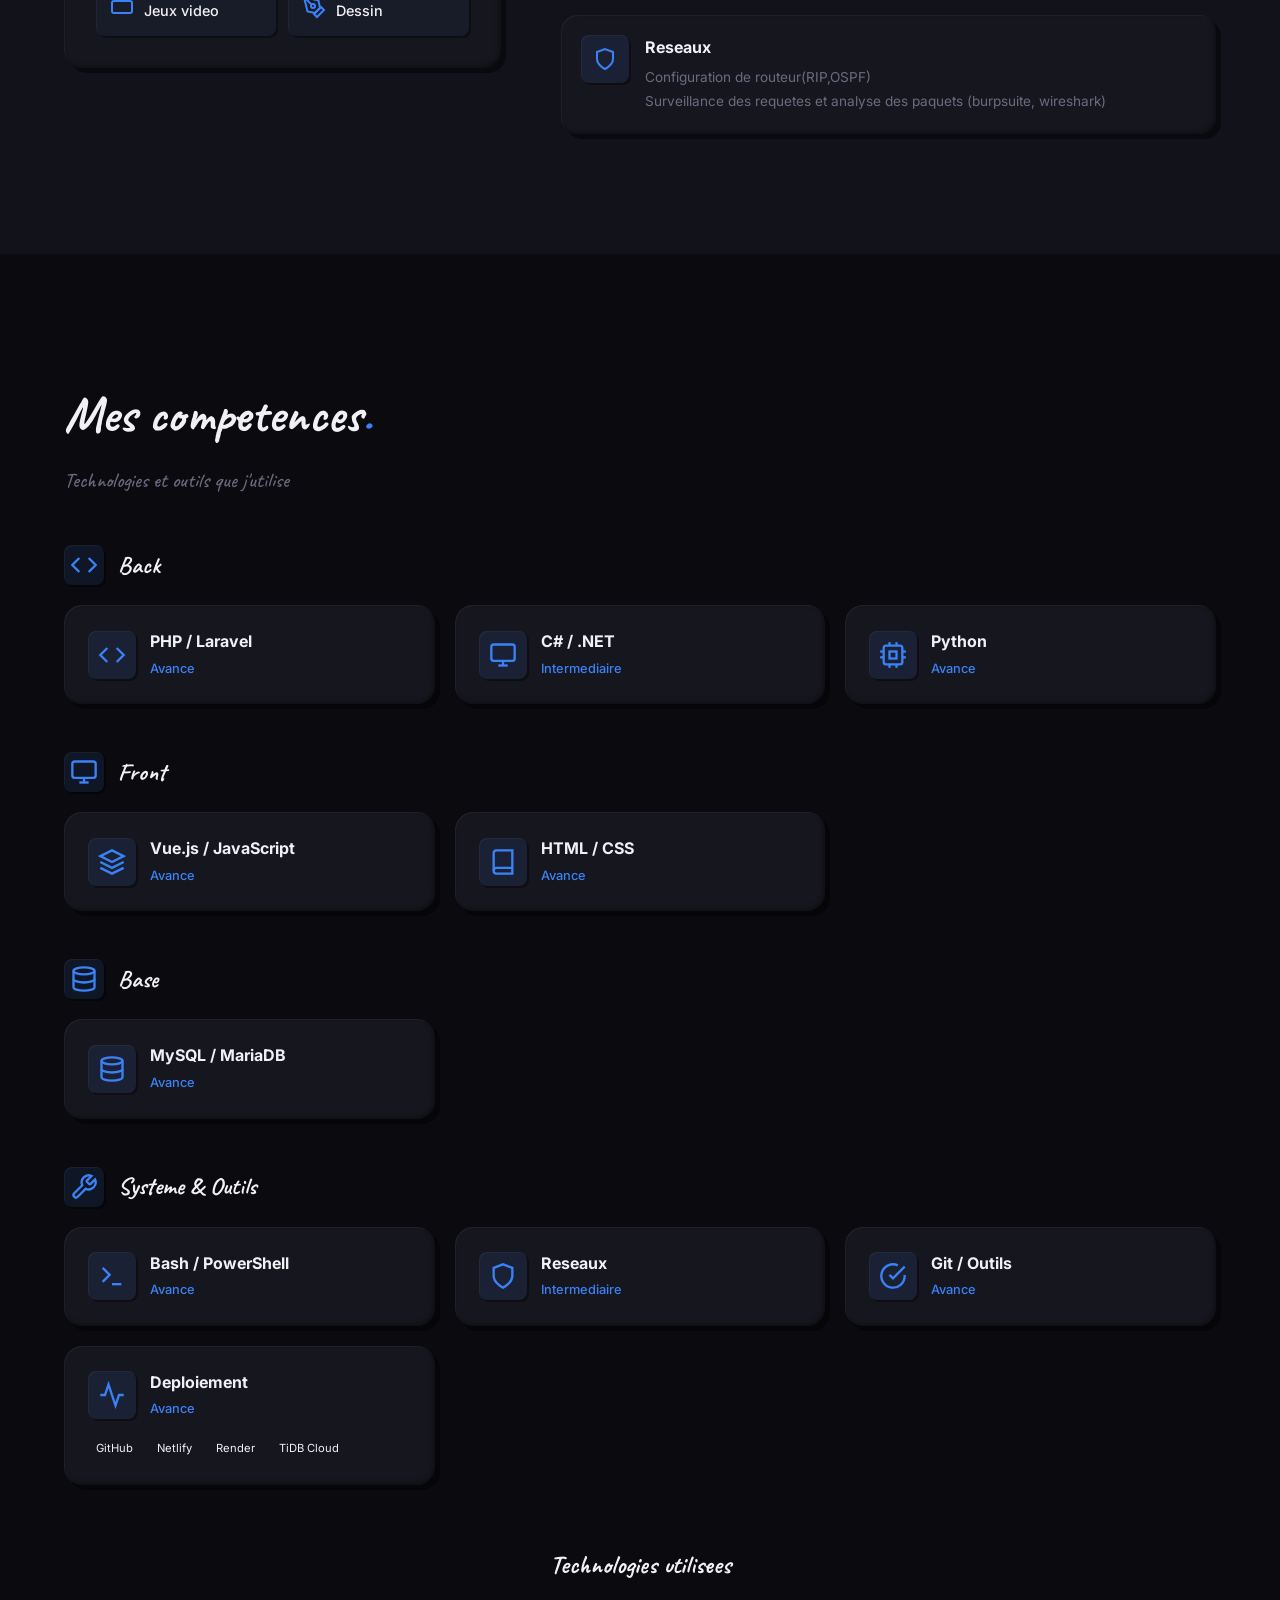
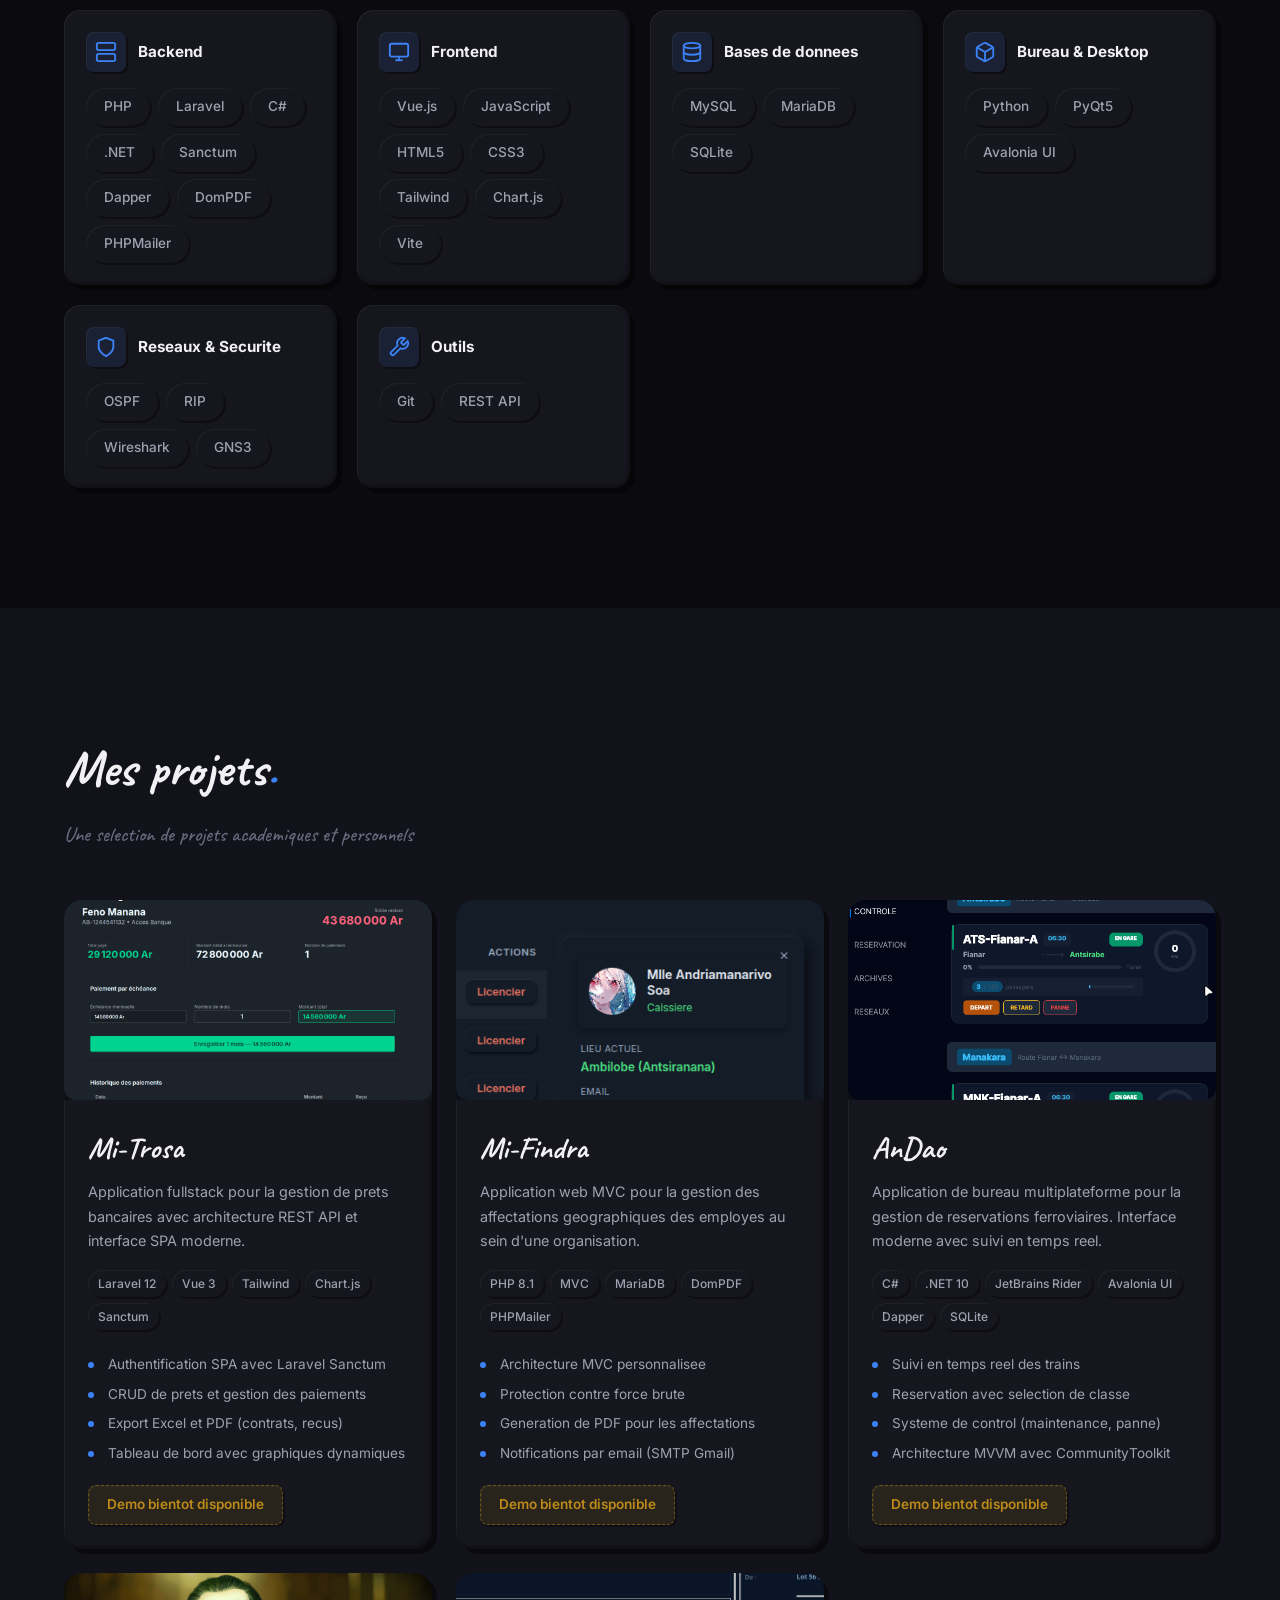
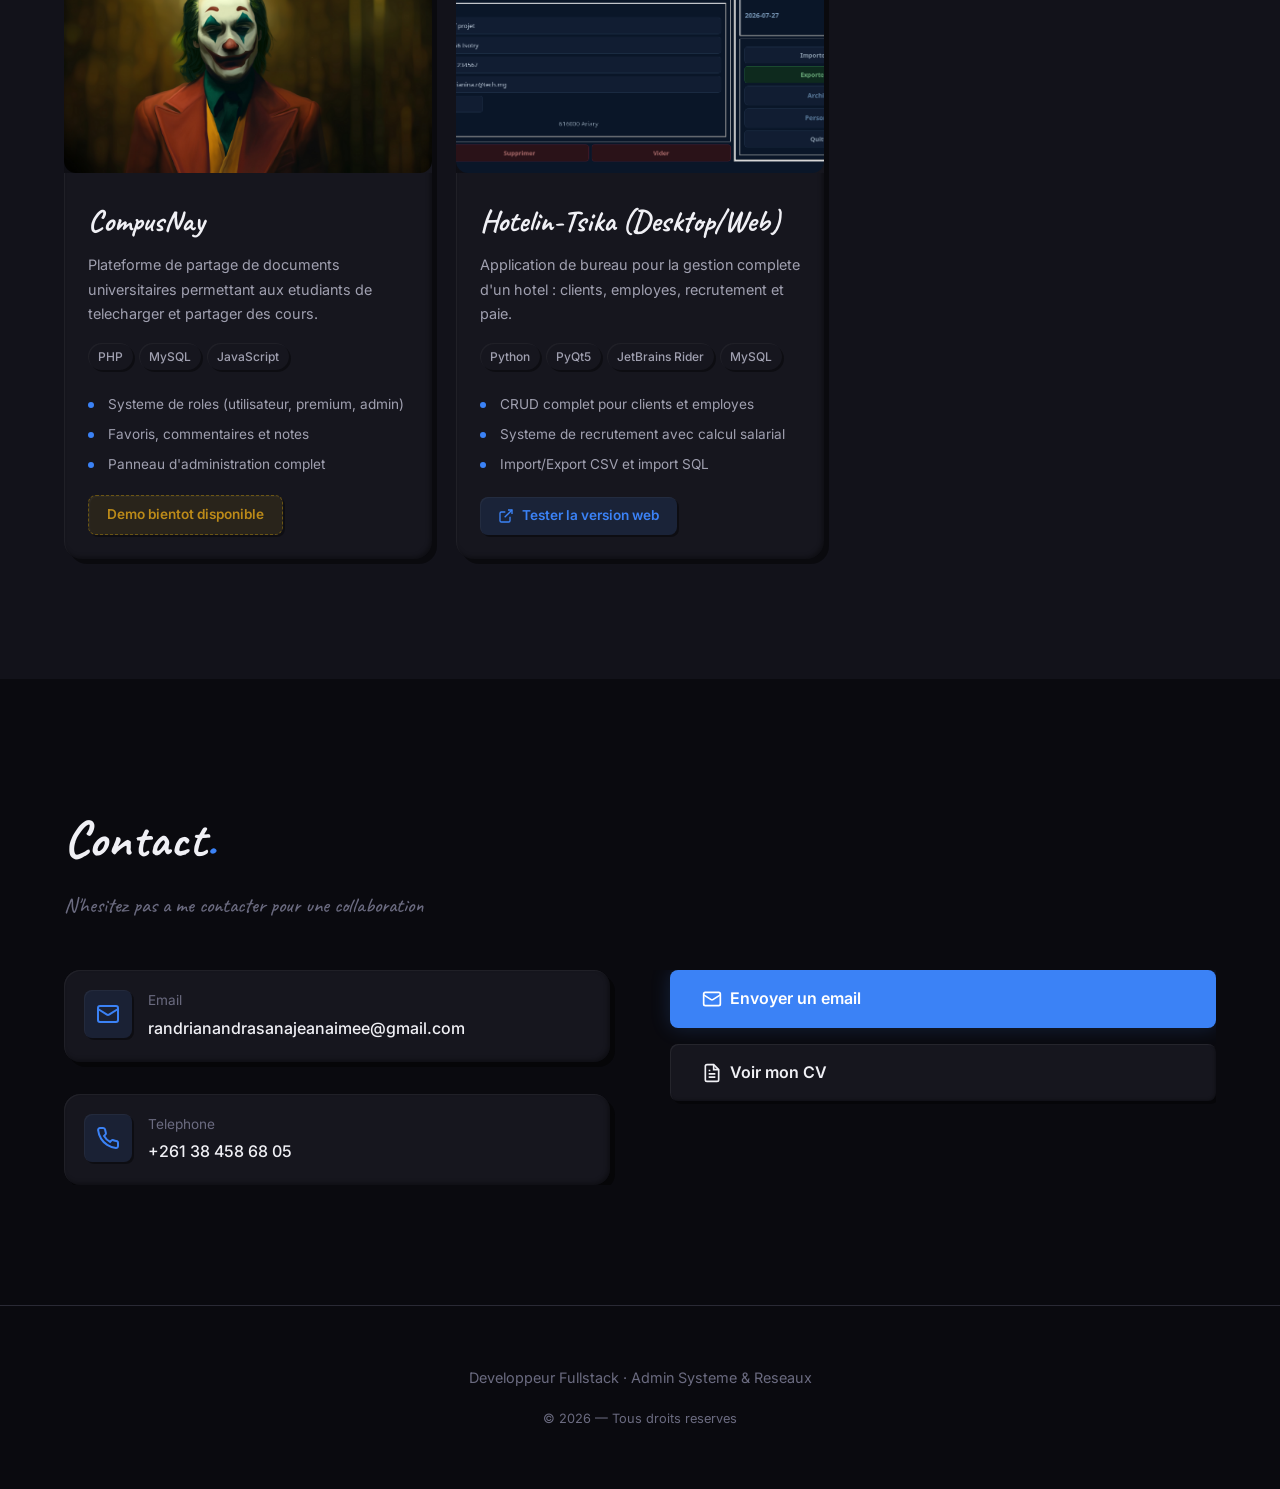
==== commit 2e4d318c: "aprescv" ====
--- a/index.html
+++ b/index.html
@@ -3,7 +3,7 @@
 <head>
     <meta charset="UTF-8">
     <meta name="viewport" content="width=device-width, initial-scale=1.0">
-    <title>Randrianandrasana Jean Aimée — Portfolio</title>
+    <title>Randrianandrasana Jean - Aimée — Portfolio</title>
     <meta name="description" content="Portfolio de Randrianandrasana Jean Aimée — Developpeur Fullstack, Admin Systeme & Reseaux">
     <link rel="stylesheet" href="css/portfolio.css">
     <link rel="preconnect" href="https://fonts.googleapis.com">
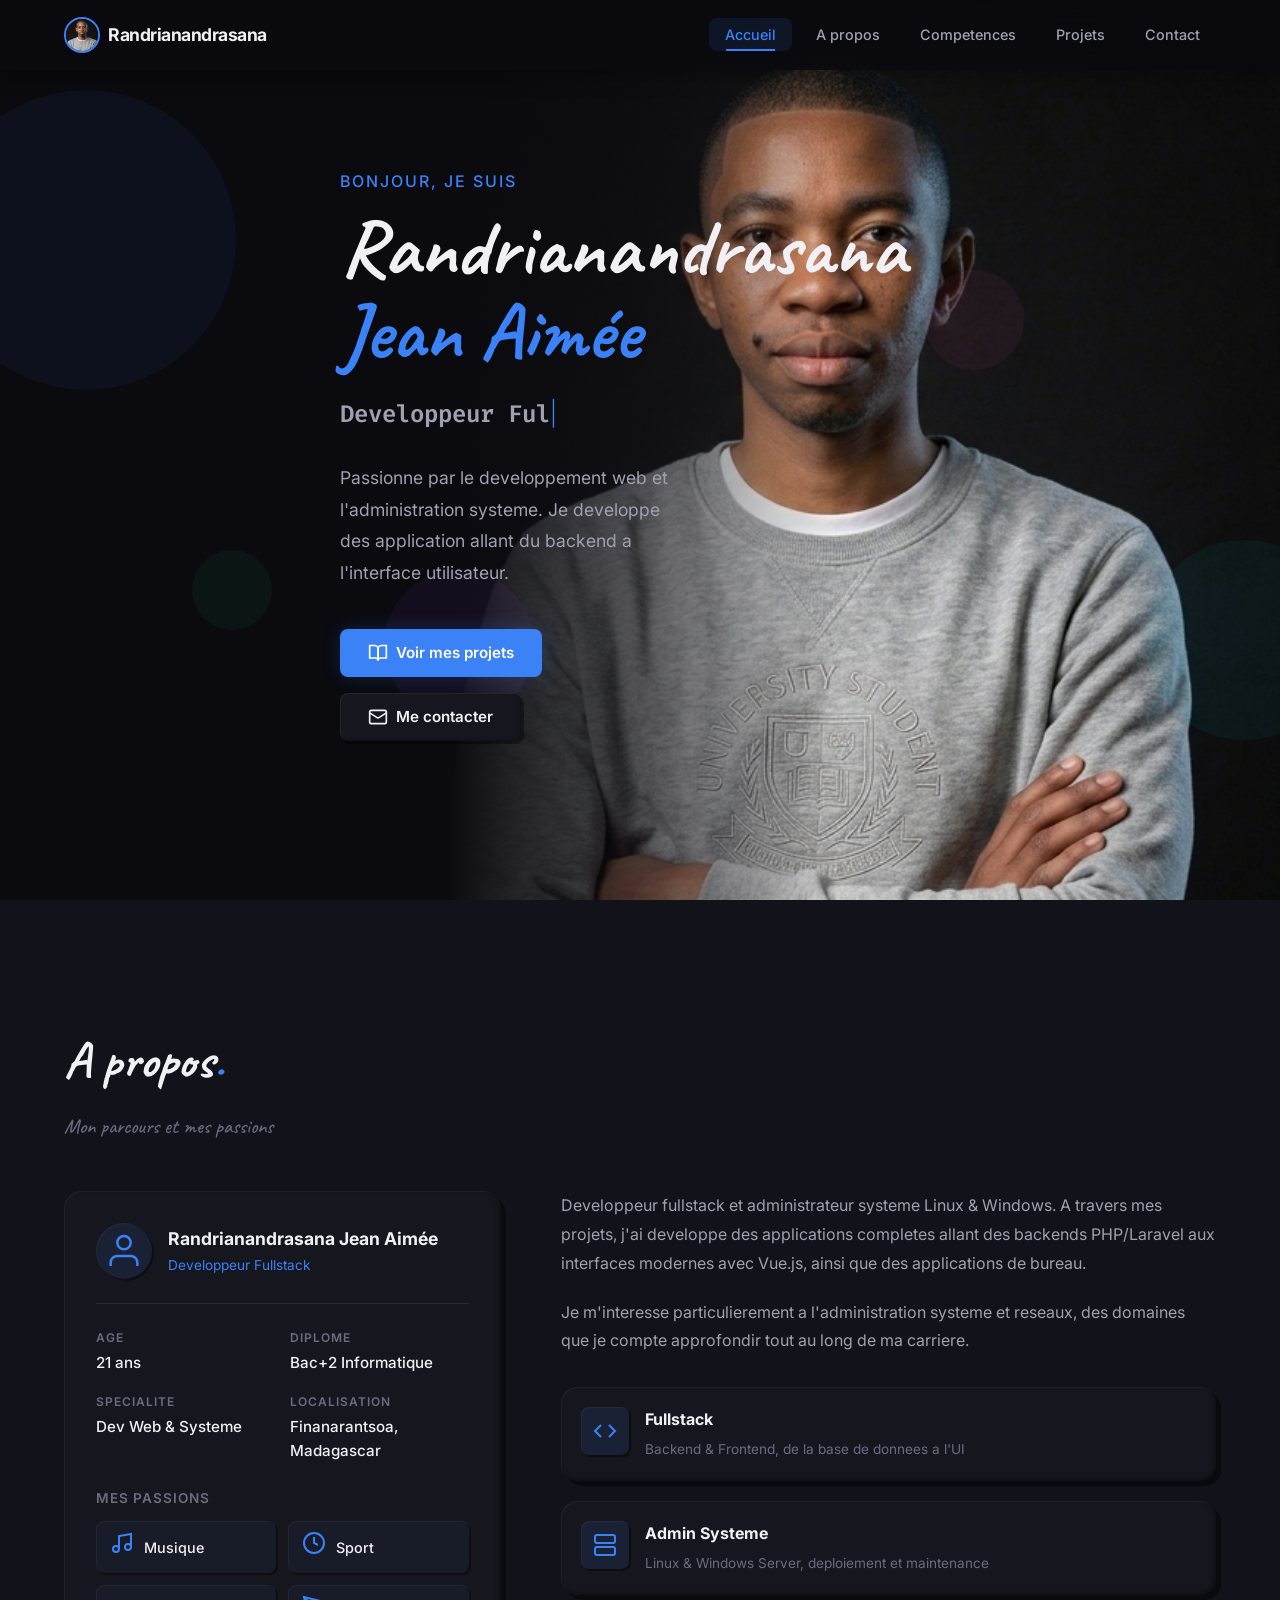
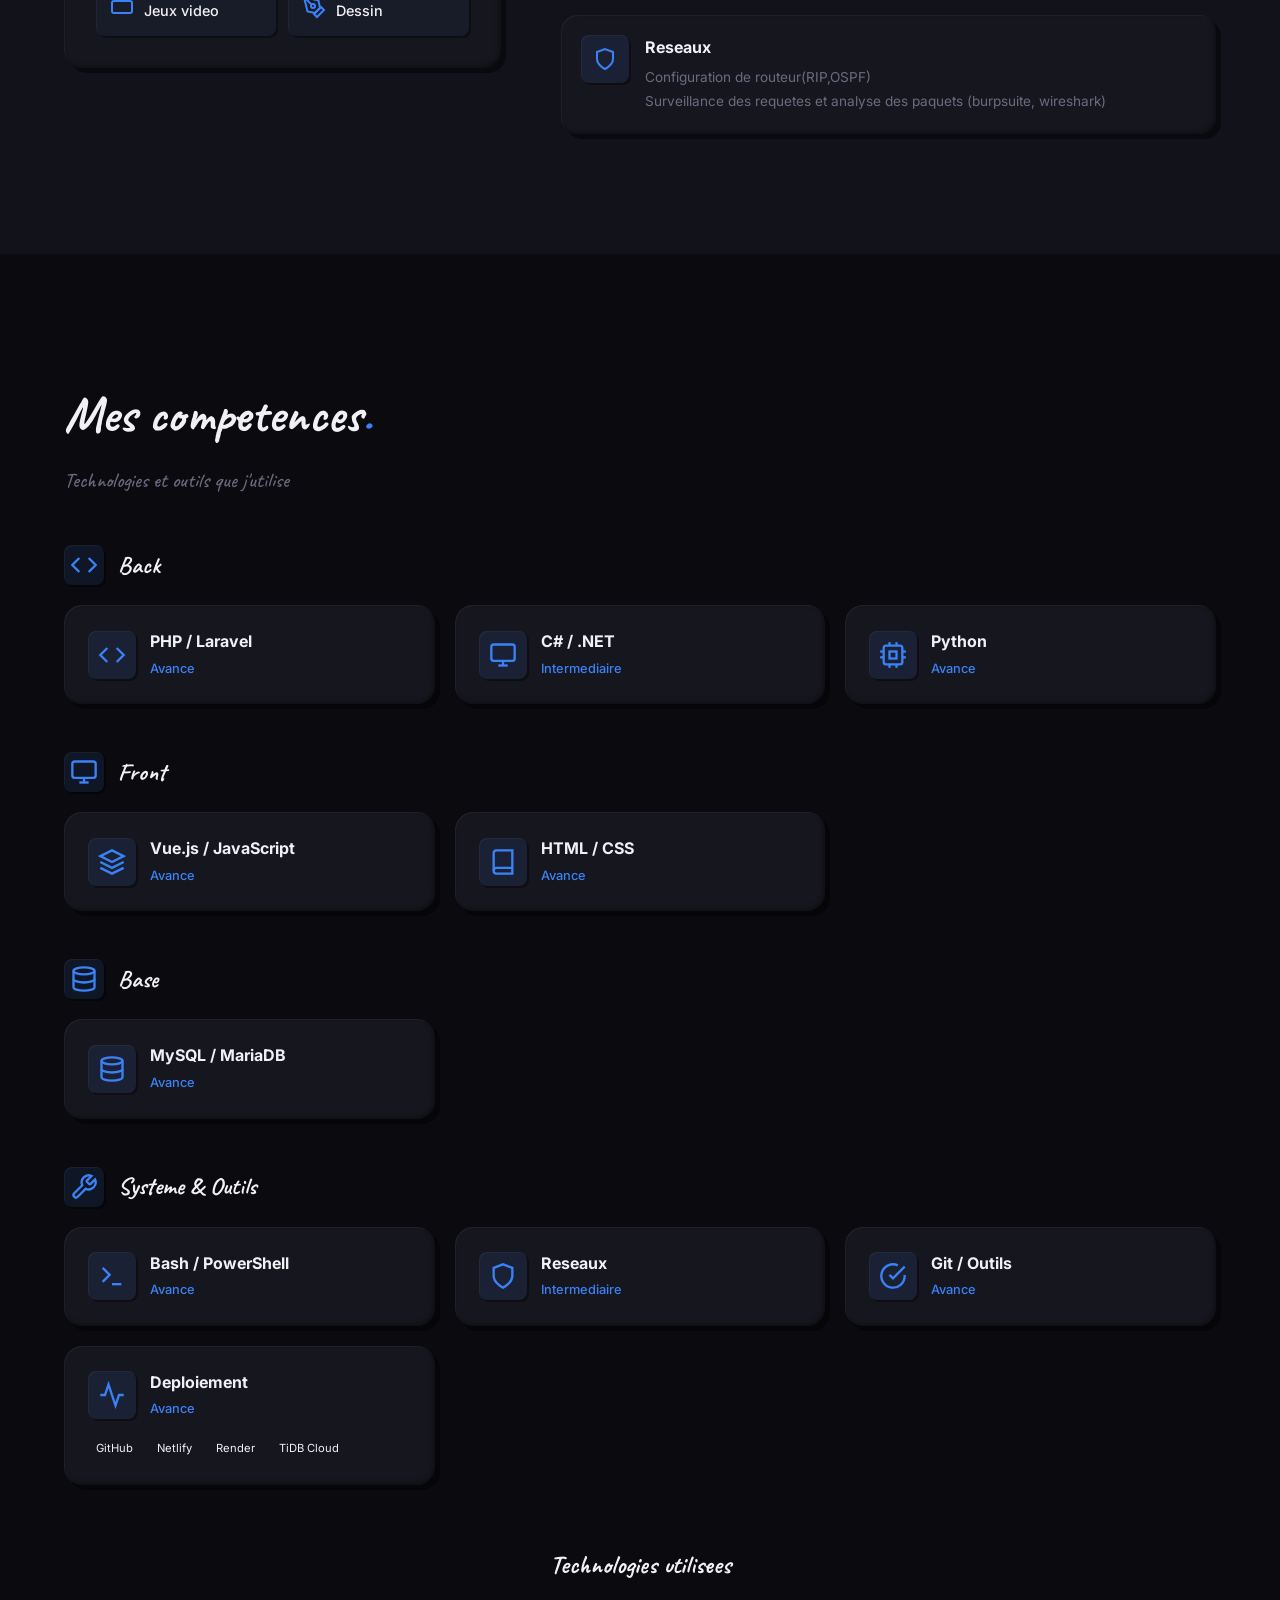
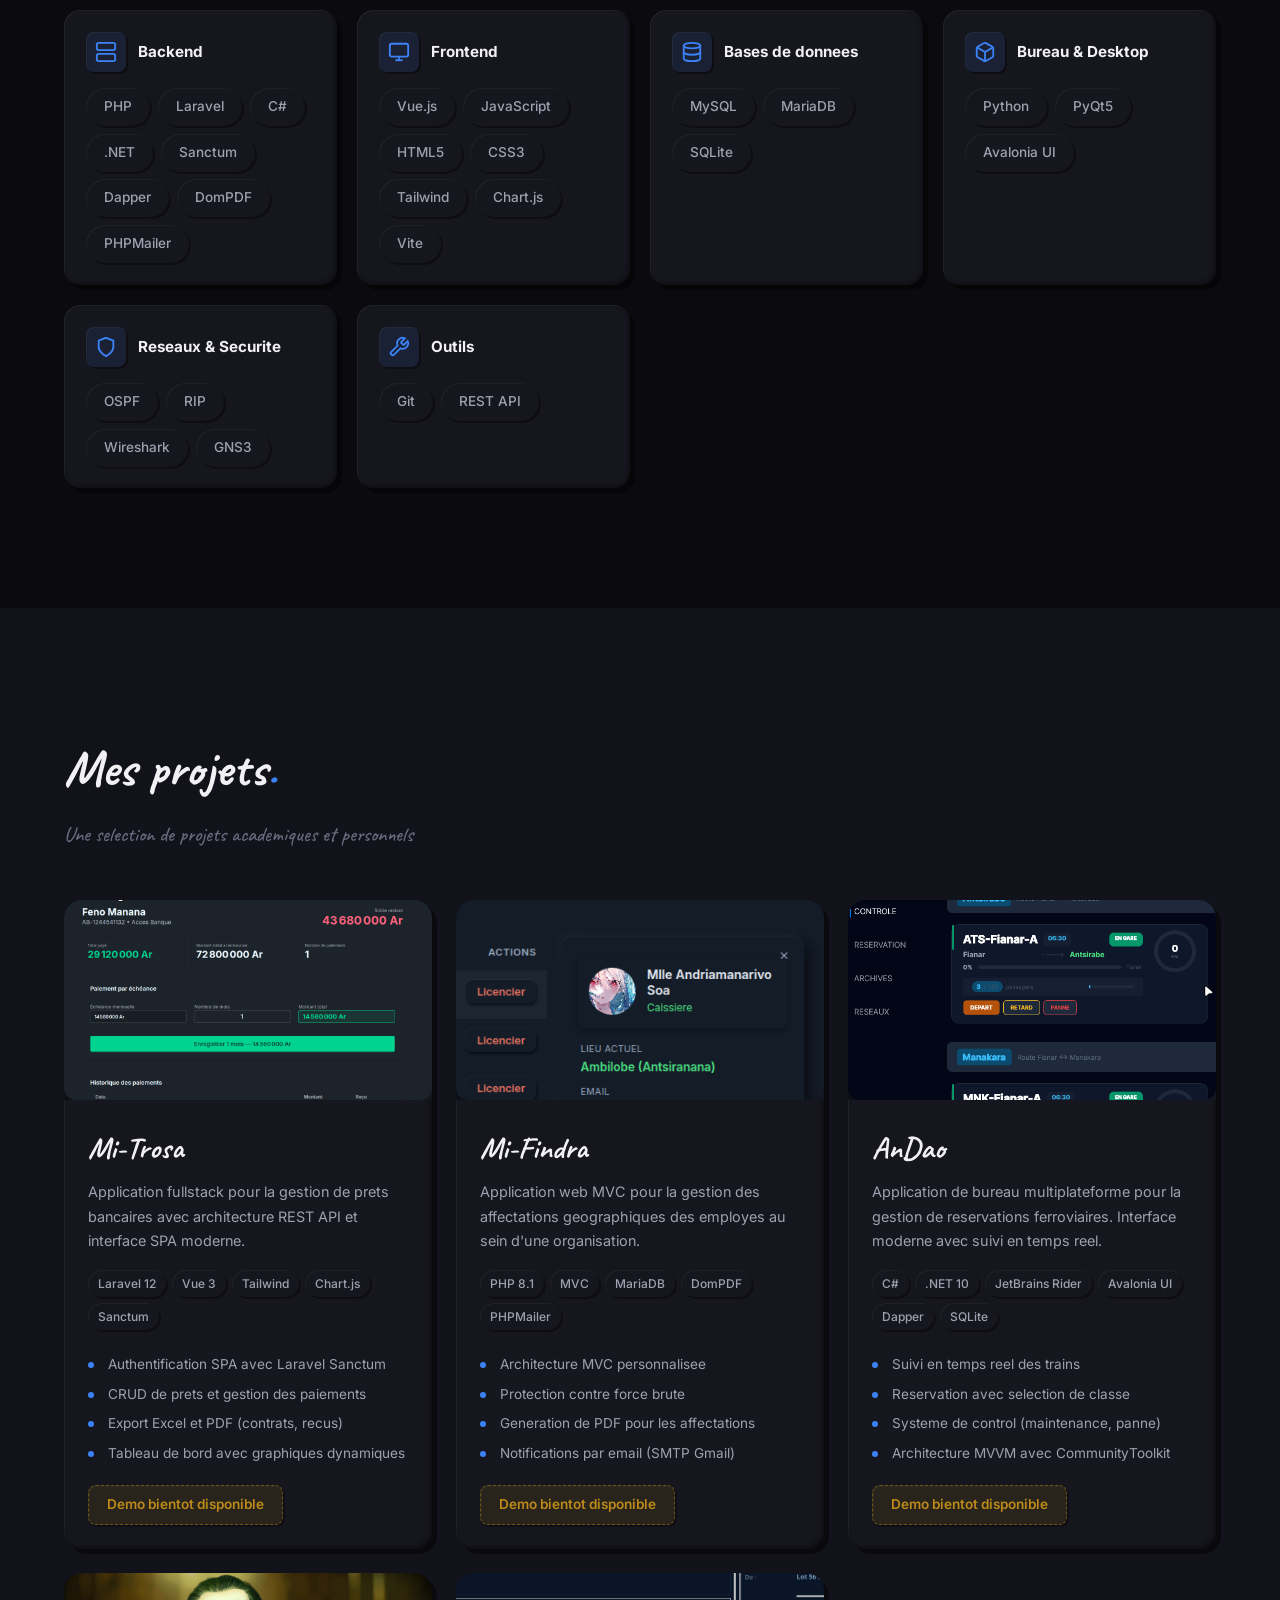
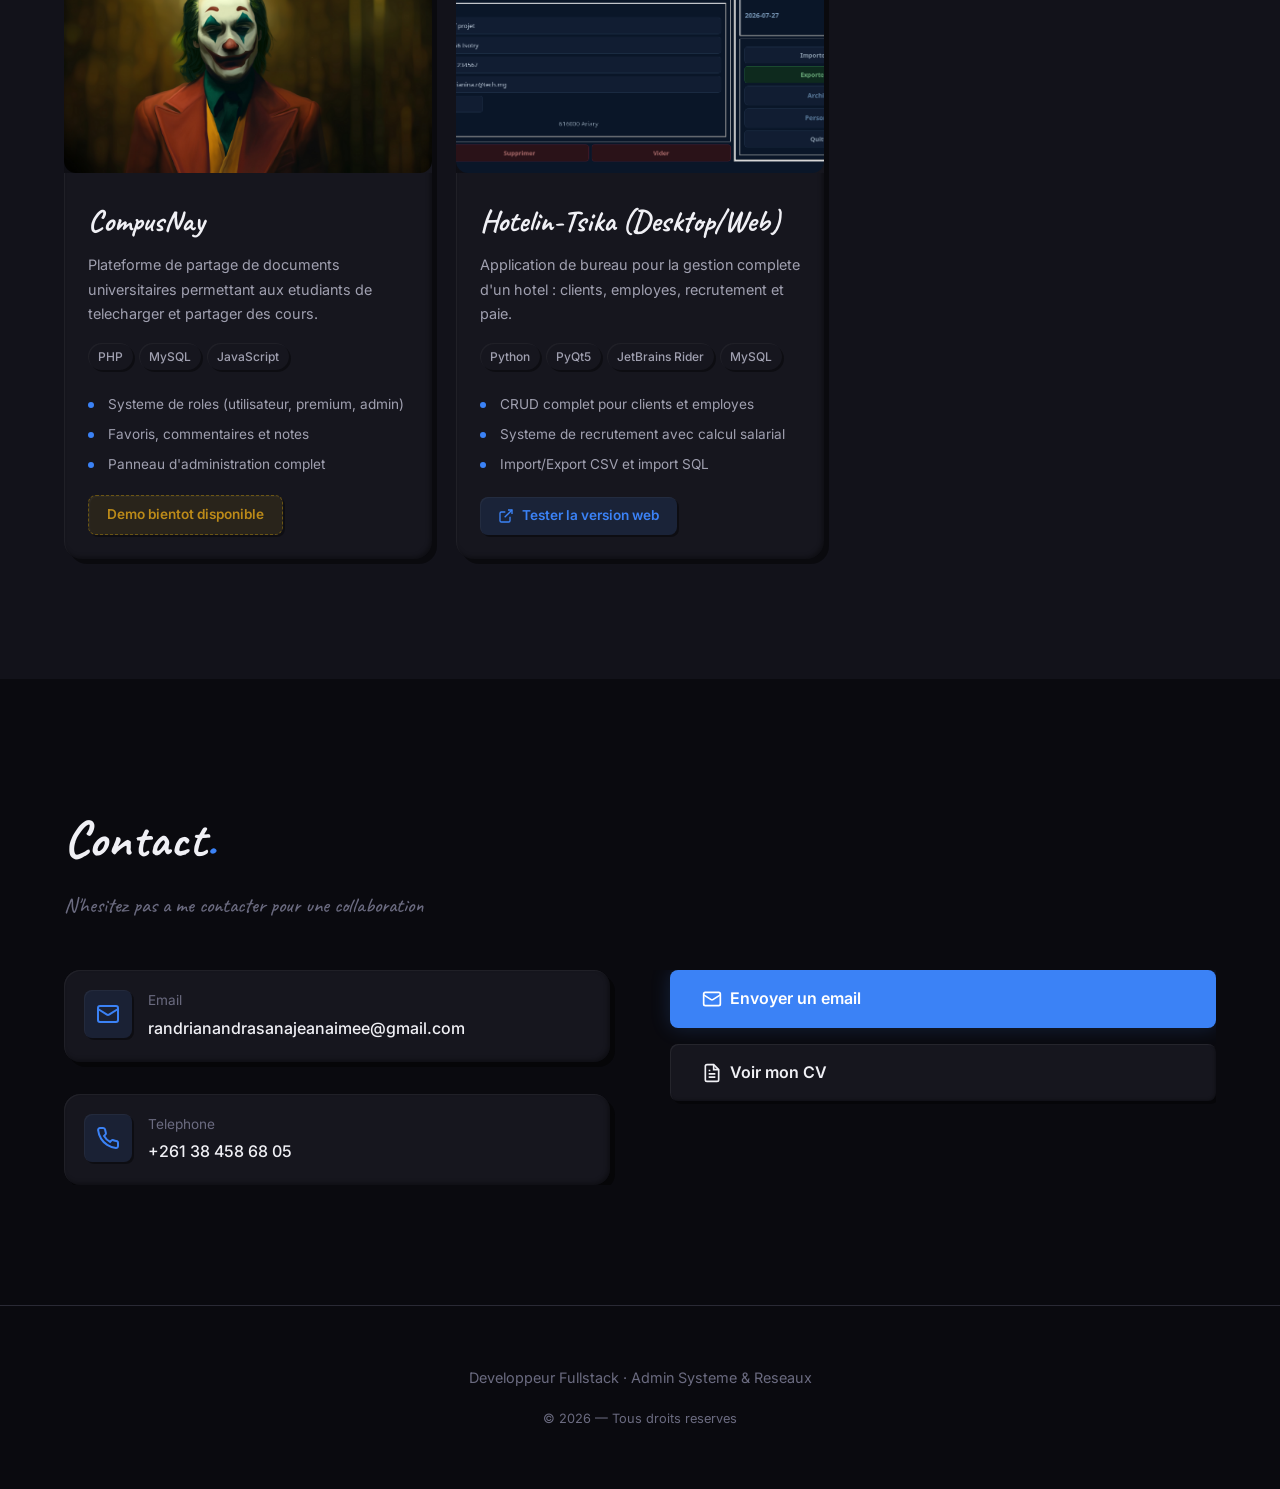
==== commit 1376d6d2: "Merge branch 'dev' perfection" ====
--- a/index.html
+++ b/index.html
@@ -646,7 +646,7 @@
                         </svg>
                         Envoyer un email
                     </a>
-                    <a href="cv.html" class="btn btn-outline btn-large btn-ripple" target="_blank">
+                    <a href="cv_randrianandrasana.pdf" class="btn btn-outline btn-large btn-ripple" target="_blank">
                         <svg width="20" height="20" viewBox="0 0 24 24" fill="none" stroke="currentColor" stroke-width="2">
                             <path d="M14 2H6a2 2 0 0 0-2 2v16a2 2 0 0 0 2 2h12a2 2 0 0 0 2-2V8Z"/>
                             <path d="M14 2v6h6"/>
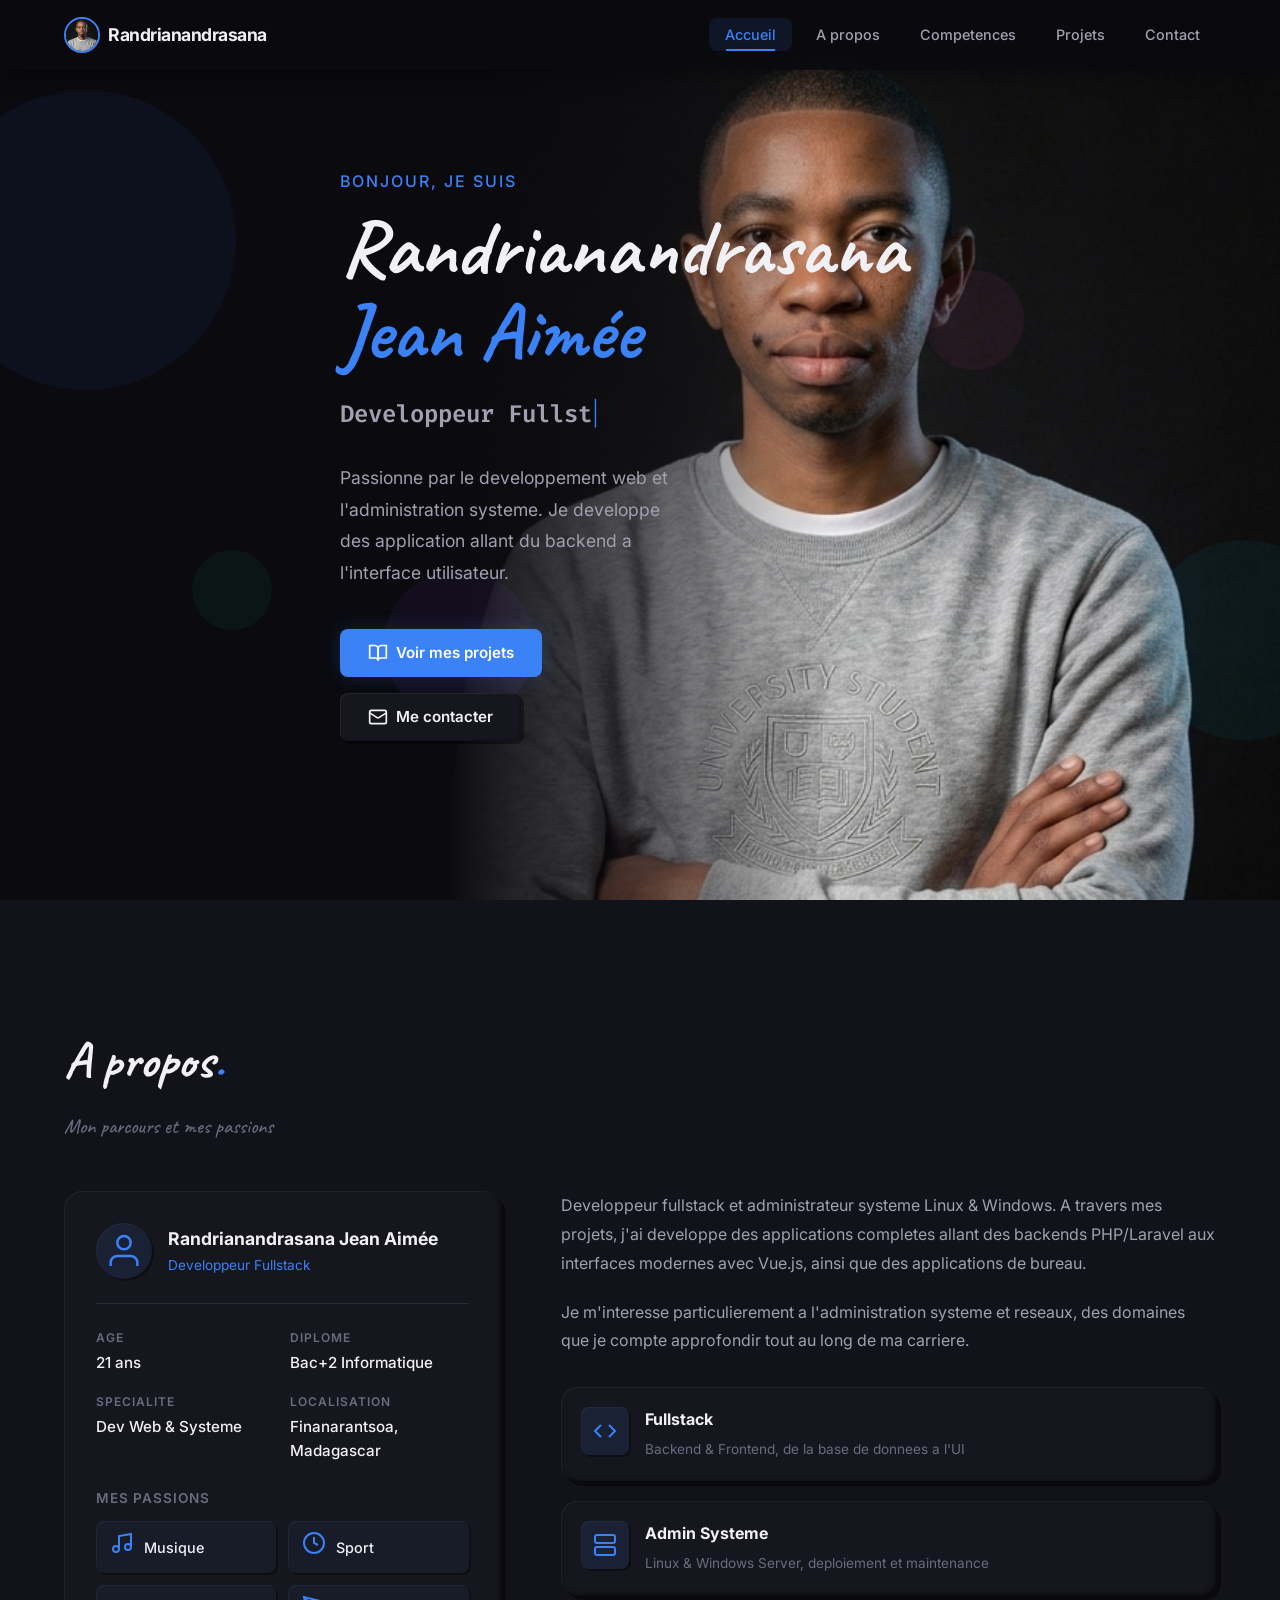
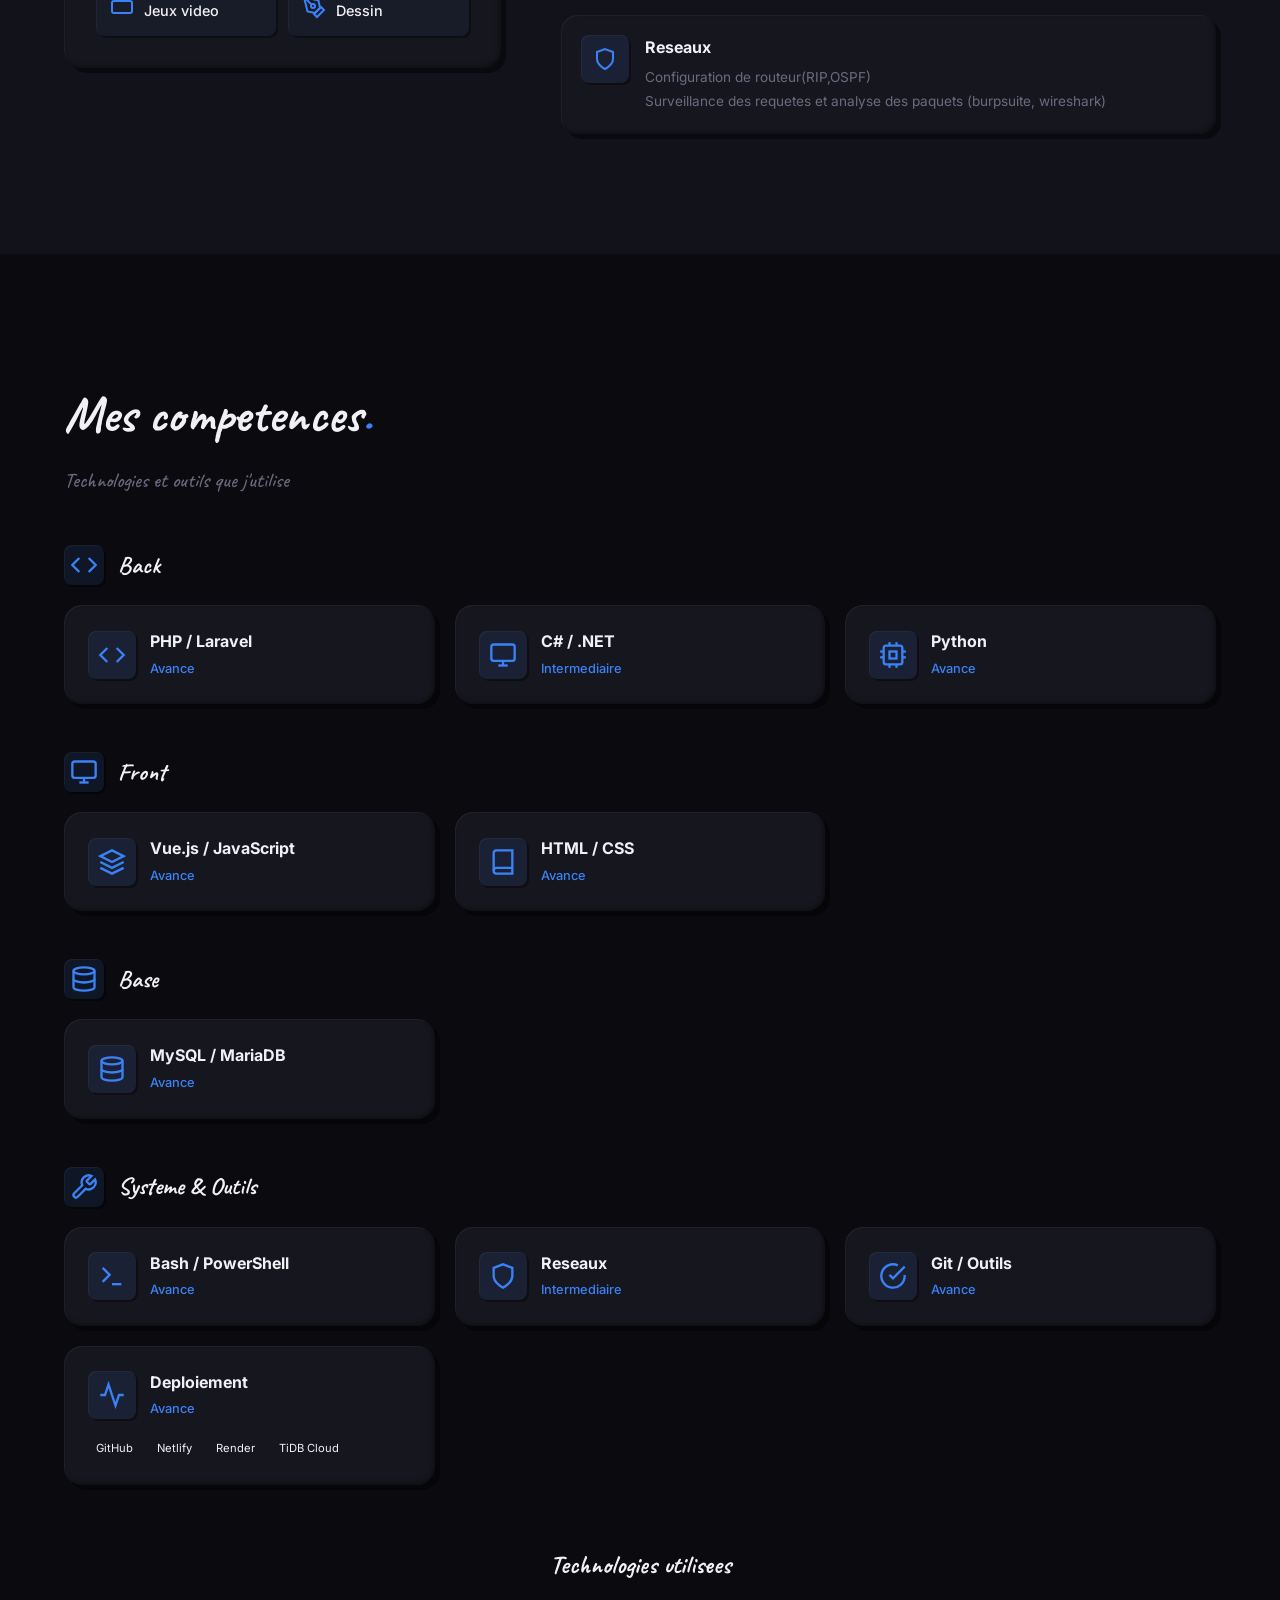
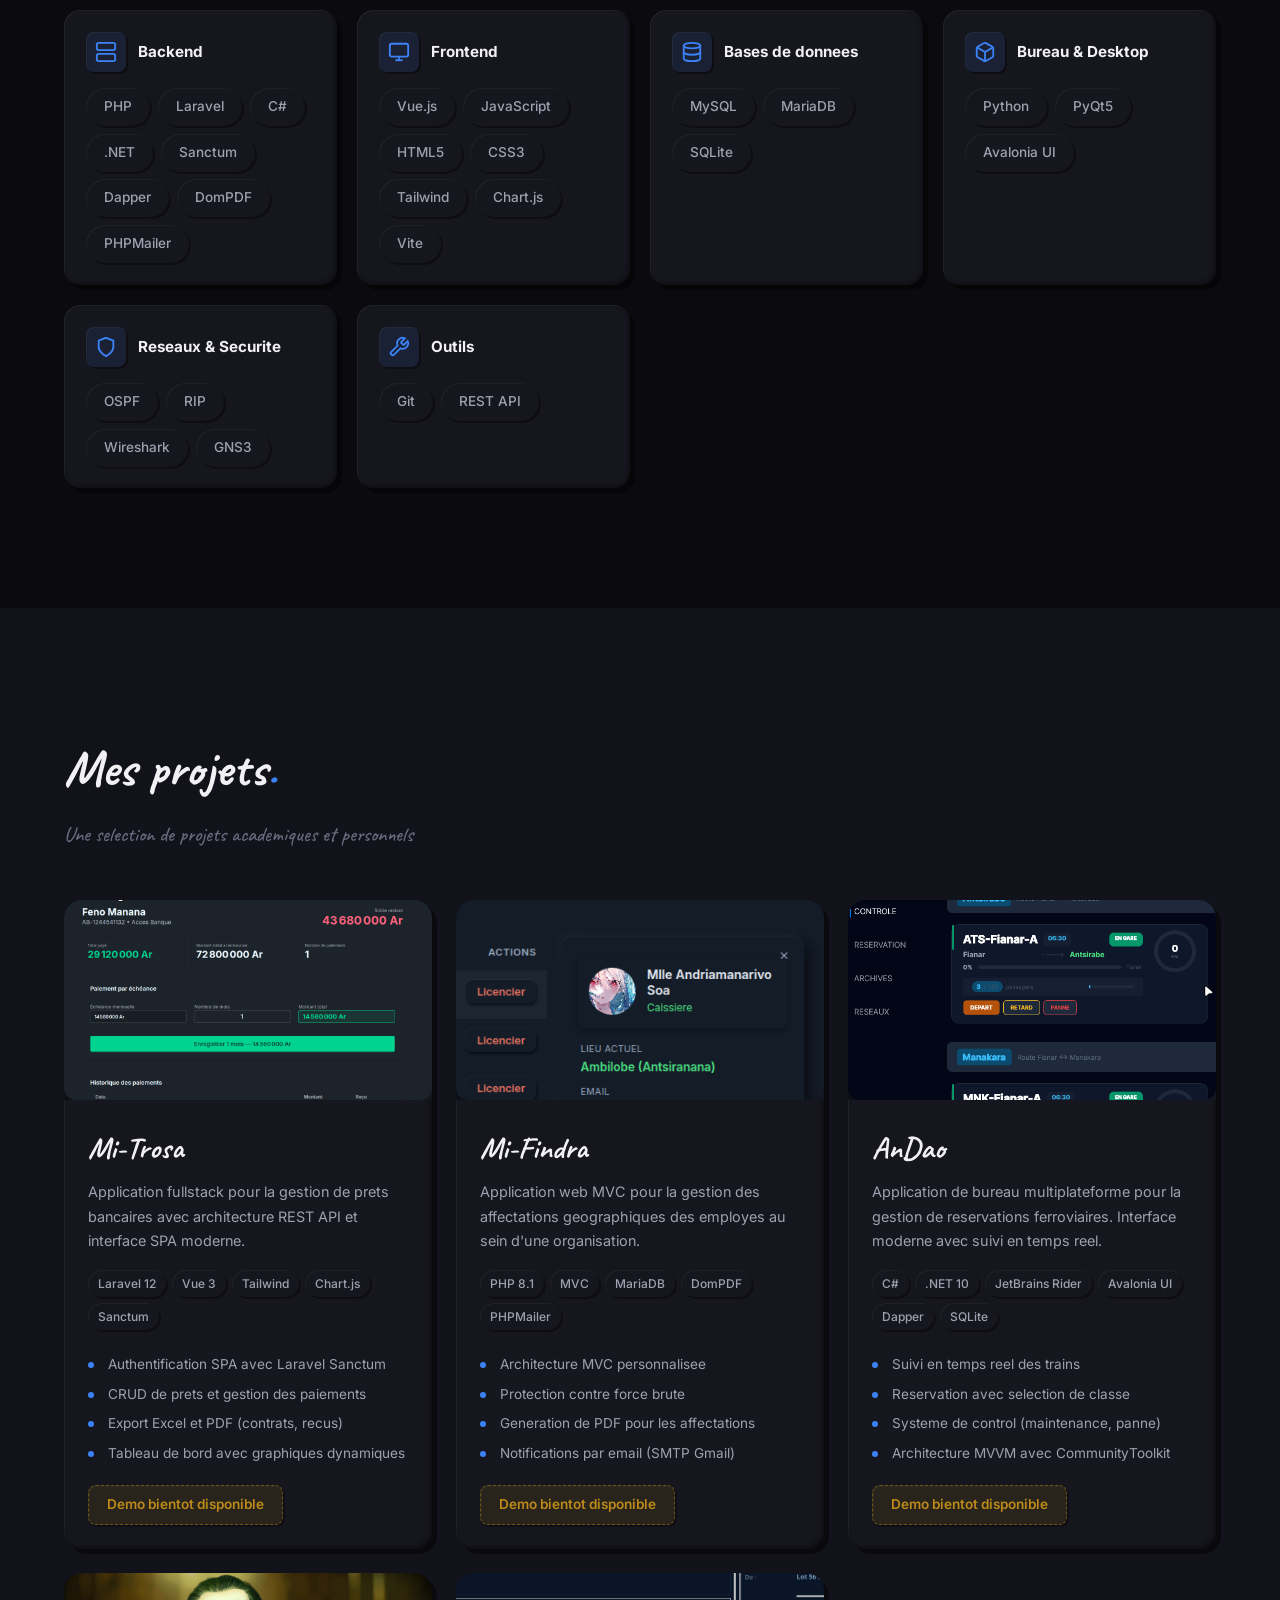
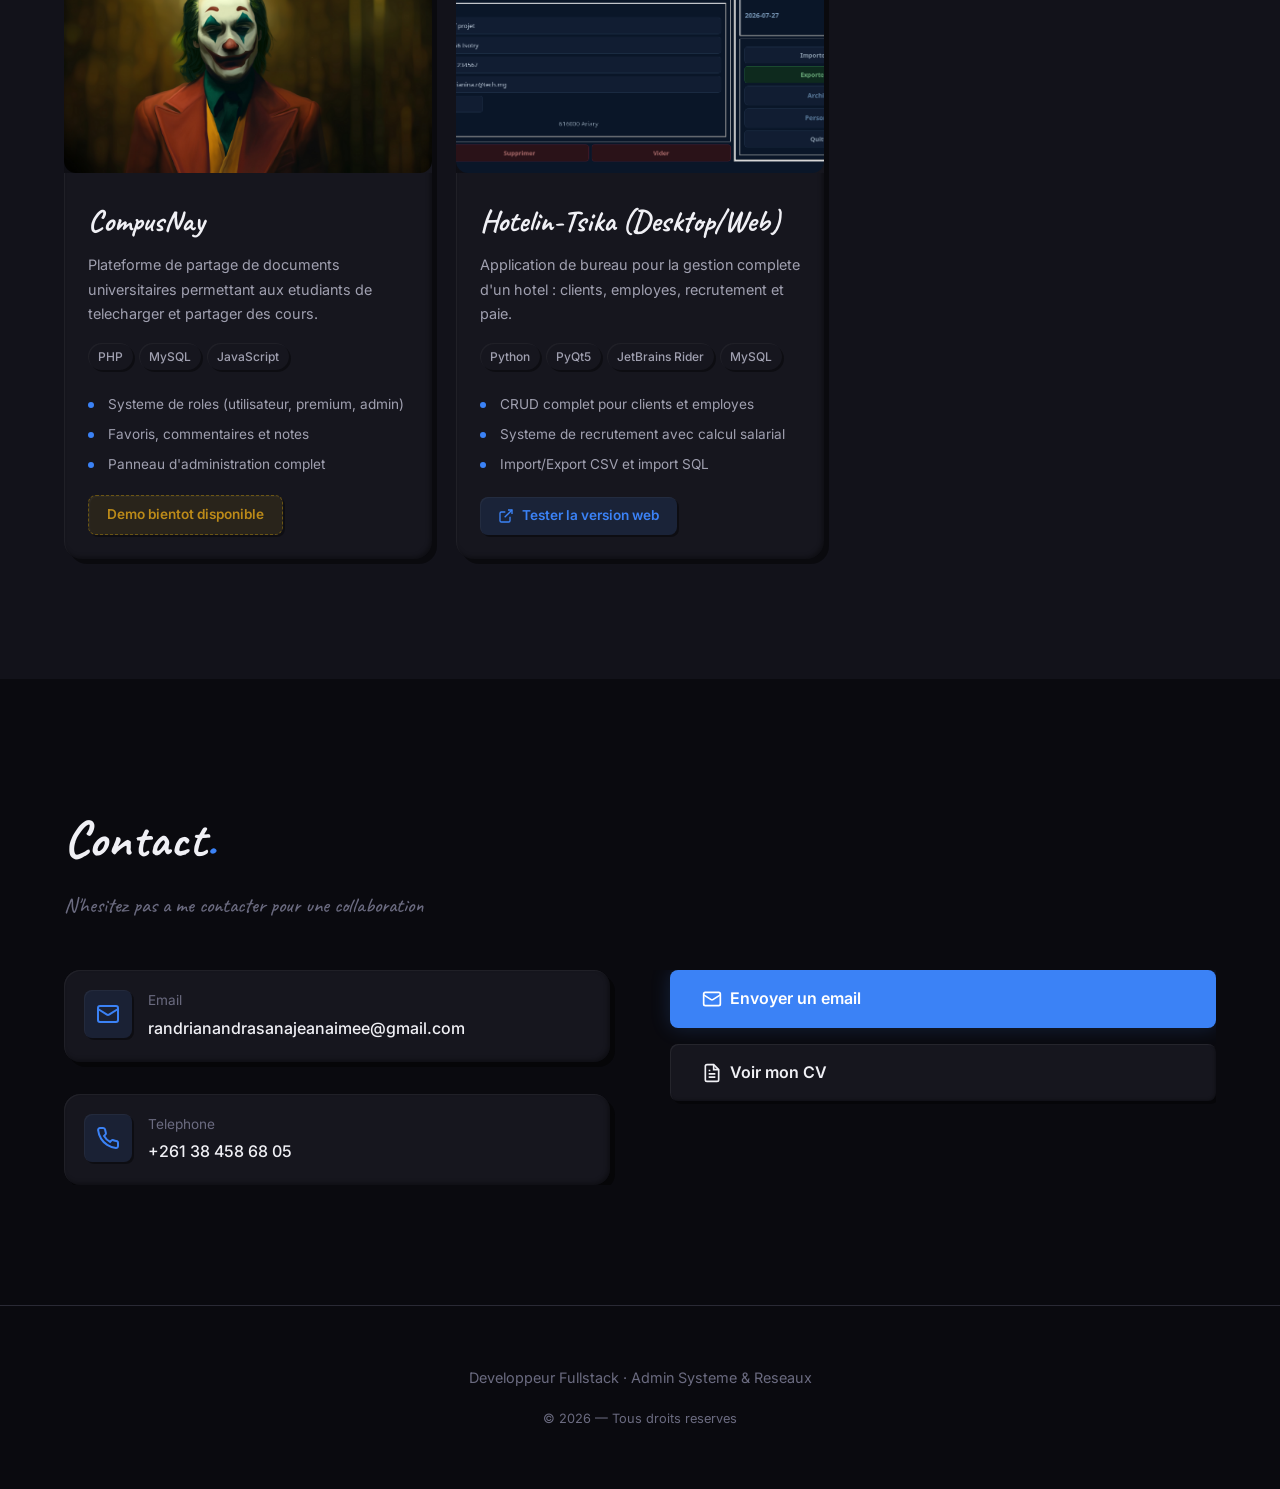
==== commit 22d443cb: "aprescvFinal" ====
--- a/index.html
+++ b/index.html
@@ -646,7 +646,7 @@
                         </svg>
                         Envoyer un email
                     </a>
-                    <a href="cv_randrianandrasana.pdf" class="btn btn-outline btn-large btn-ripple" target="_blank">
+                    <a href="monCV.pdf" class="btn btn-outline btn-large btn-ripple" target="_blank">
                         <svg width="20" height="20" viewBox="0 0 24 24" fill="none" stroke="currentColor" stroke-width="2">
                             <path d="M14 2H6a2 2 0 0 0-2 2v16a2 2 0 0 0 2 2h12a2 2 0 0 0 2-2V8Z"/>
                             <path d="M14 2v6h6"/>
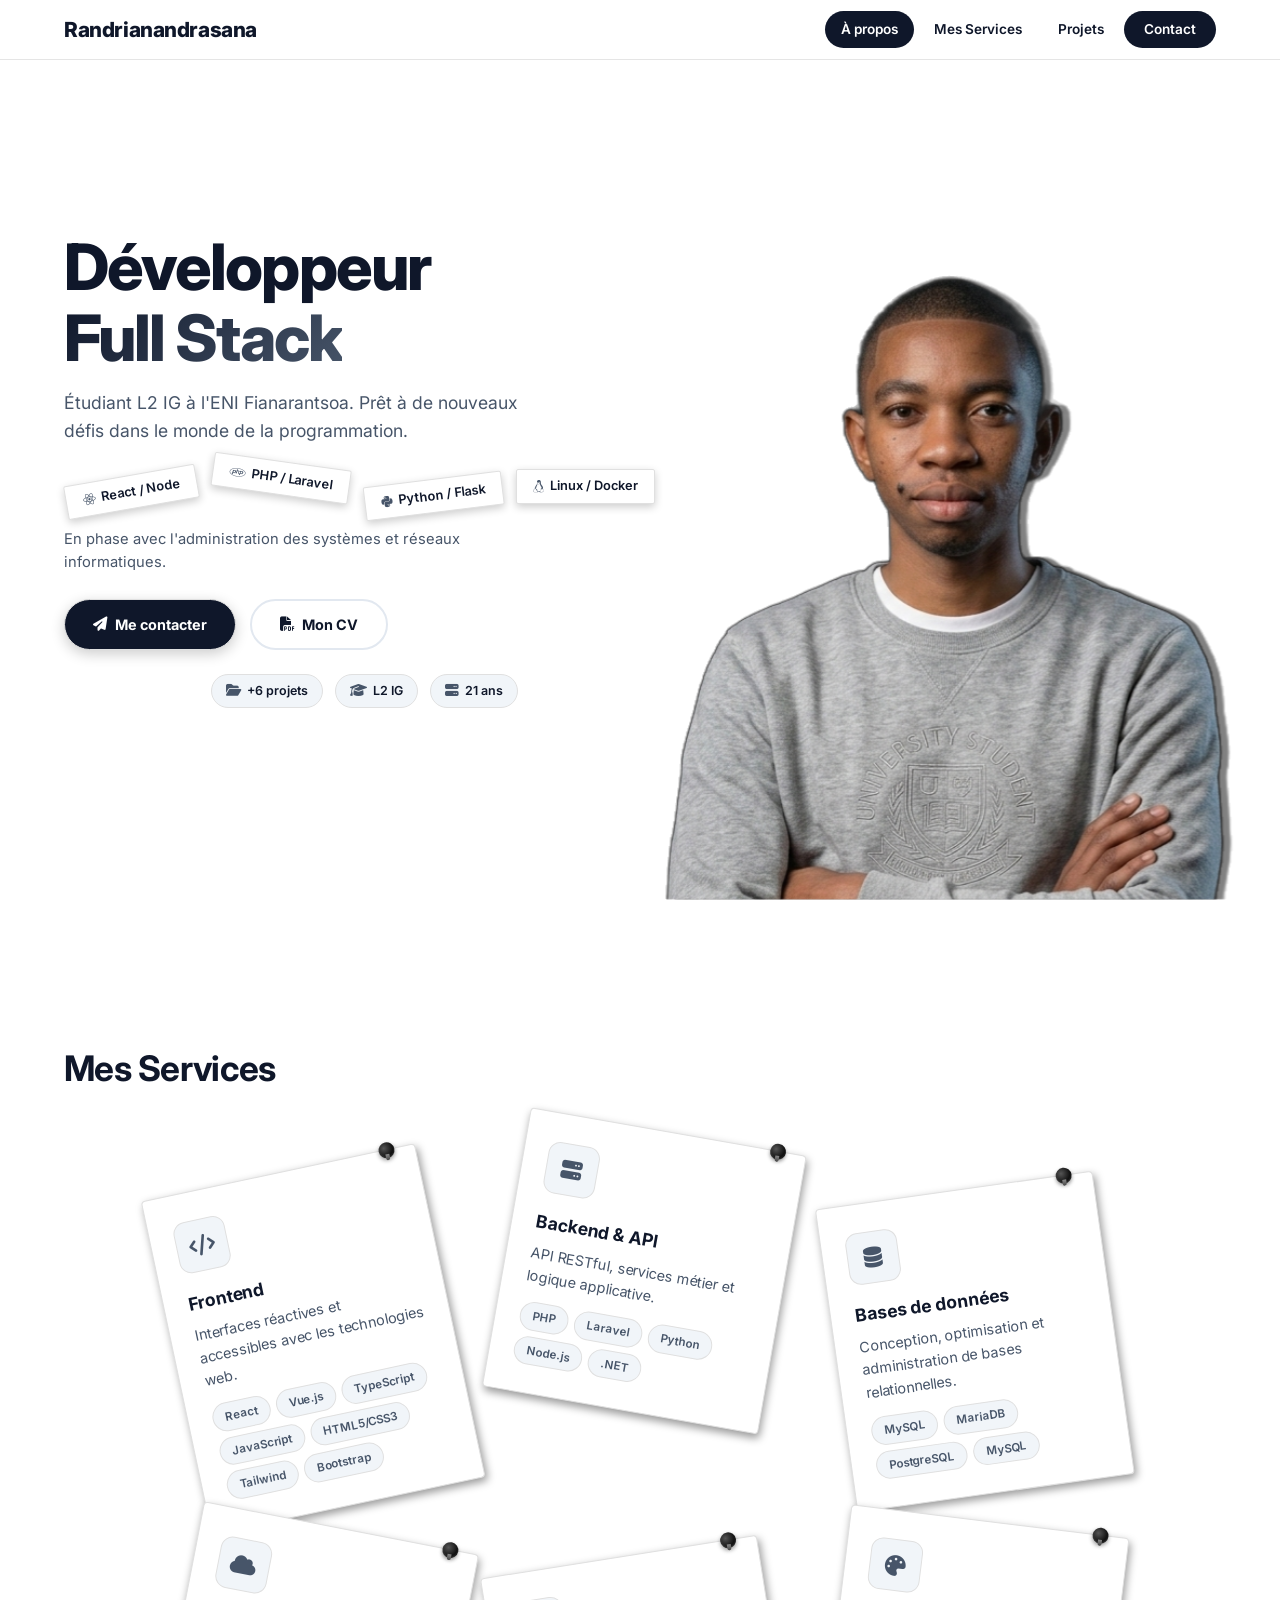
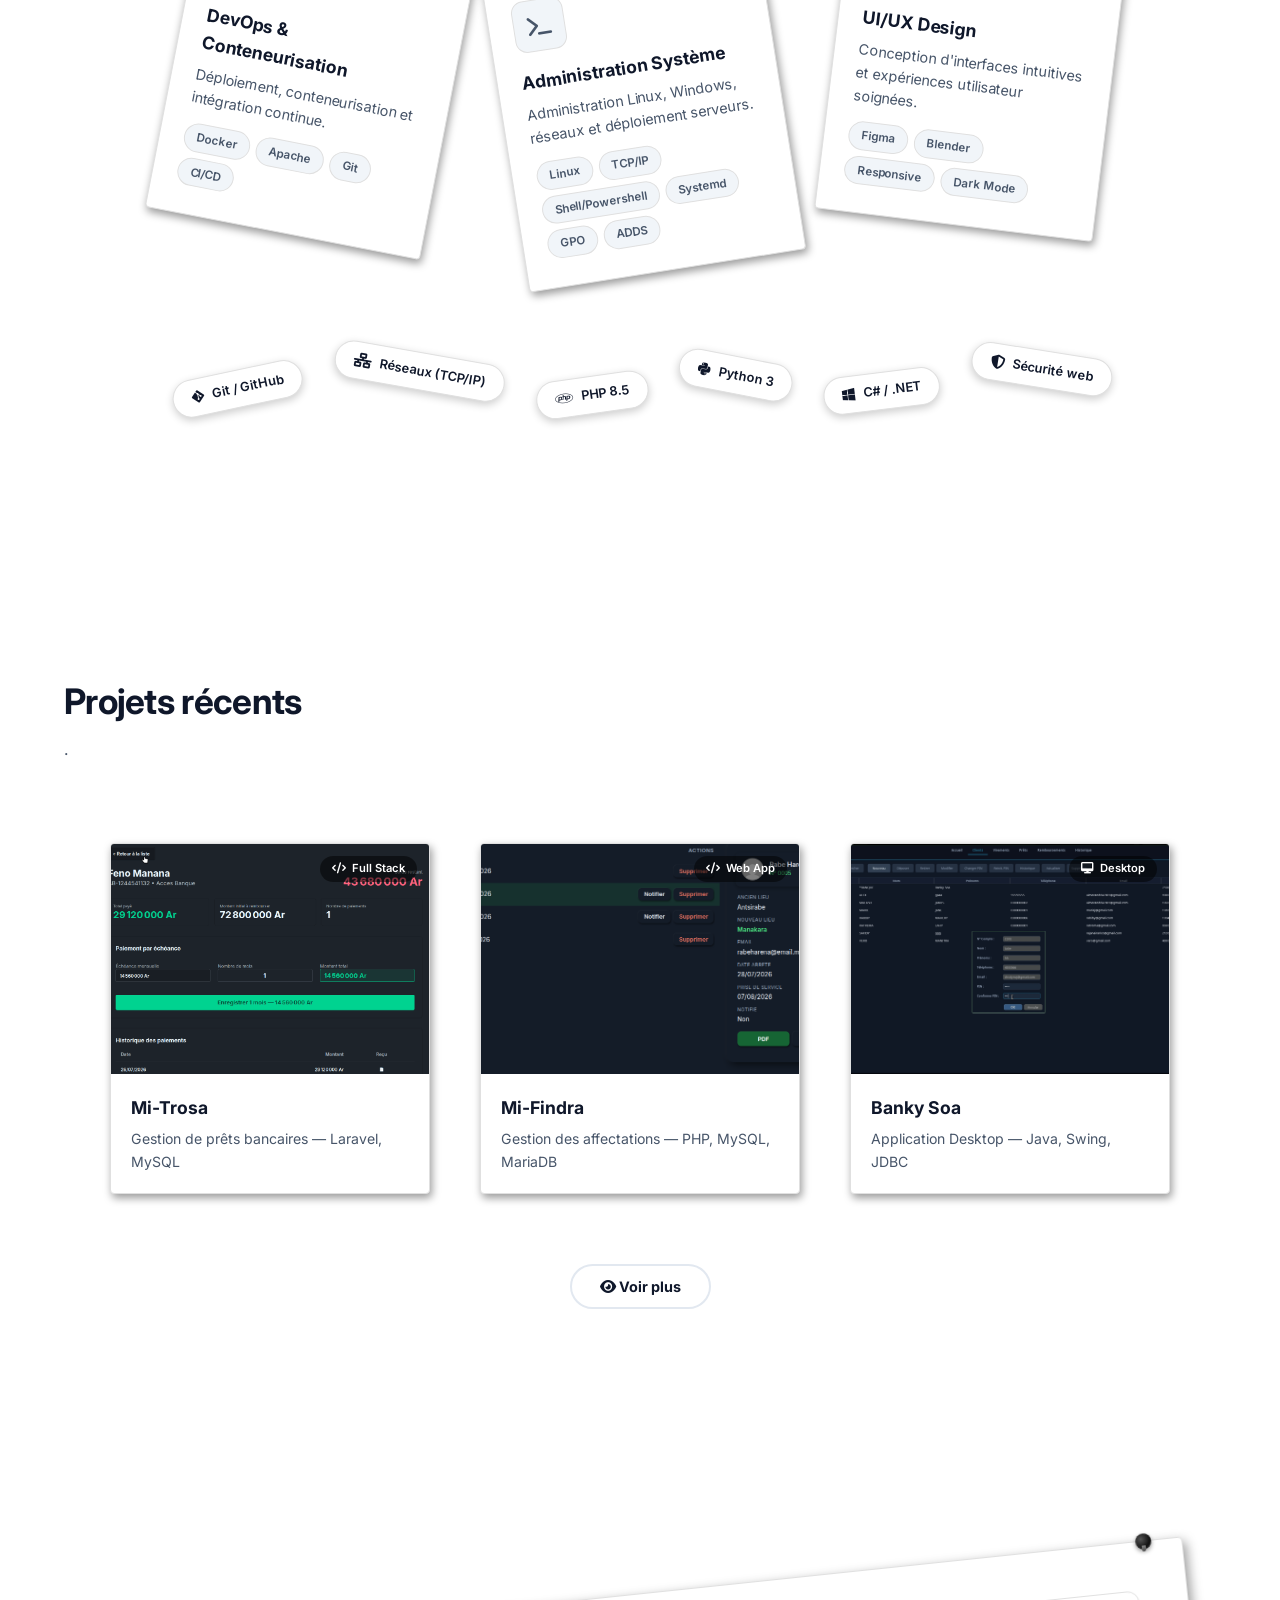
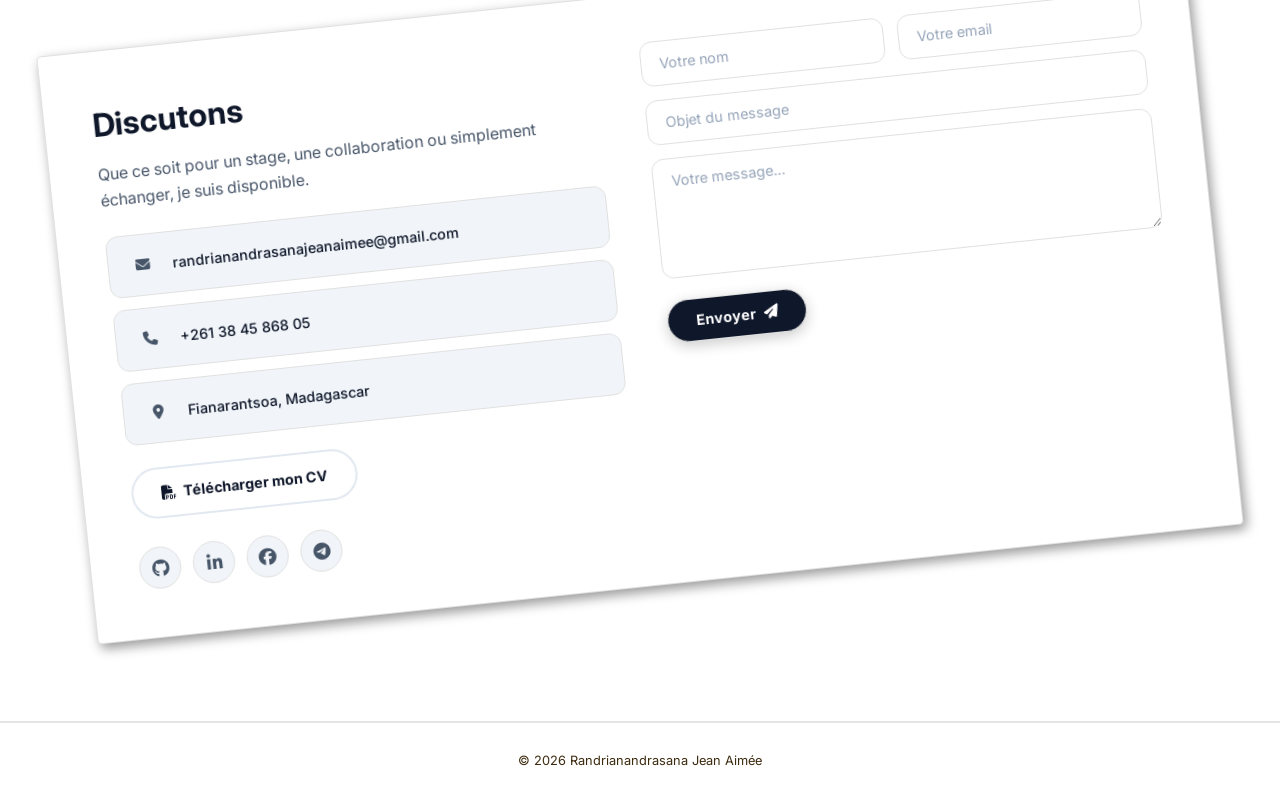
==== commit 3453f087: "Primo" ====
--- a/index.html
+++ b/index.html
@@ -1,678 +1,405 @@
 <!DOCTYPE html>
-<html lang="fr" data-theme="dark">
+<html lang="fr">
 <head>
-    <meta charset="UTF-8">
-    <meta name="viewport" content="width=device-width, initial-scale=1.0">
-    <title>Randrianandrasana Jean - Aimée — Portfolio</title>
-    <meta name="description" content="Portfolio de Randrianandrasana Jean Aimée — Developpeur Fullstack, Admin Systeme & Reseaux">
-    <link rel="stylesheet" href="css/portfolio.css">
-    <link rel="preconnect" href="https://fonts.googleapis.com">
-    <link href="https://fonts.googleapis.com/css2?family=Inter:wght@300;400;500;600;700;800;900&family=Fira+Code:wght@400;500&family=Caveat:wght@400;500;600;700&display=swap" rel="stylesheet">
+  <meta charset="UTF-8" />
+  <meta name="viewport" content="width=device-width, initial-scale=1.0" />
+  <title>Randrianandrasana Jean Aimée — Portfolio</title>
+  <meta name="description" content="Portfolio de Randrianandrasana Jean Aimée — Développeur Full Stack, Admin Système & Réseaux" />
+  <link rel="preconnect" href="https://fonts.googleapis.com" />
+  <link href="https://fonts.googleapis.com/css2?family=Inter:wght@300;400;500;600;700;800;900&family=Fira+Code:wght@400;500&display=swap" rel="stylesheet" />
+  <link rel="stylesheet" href="https://cdnjs.cloudflare.com/ajax/libs/font-awesome/6.5.1/css/all.min.css" />
+  <link rel="stylesheet" href="css/style.css" />
 </head>
 <body>
-    <canvas id="particles-canvas"></canvas>
-    <nav class="navbar" id="navbar">
-        <div class="container nav-container">
-            <a href="#hero" class="nav-logo"><img src="images/hero-bg2.png" alt="NJ" style="width:36px;height:36px;border-radius:50%;object-fit:cover;border:2px solid #3b82f6;"/><span style="margin-left:8px;font-weight:700;font-size:1.1rem;color:var(--text);">Randrianandrasana</span></a>
-            <button class="nav-toggle" id="nav-toggle" aria-label="Menu">
-                <span></span><span></span><span></span>
-            </button>
-            <ul class="nav-menu" id="nav-menu">
-                <li><a href="#hero" class="nav-link active">Accueil</a></li>
-                <li><a href="#about" class="nav-link">A propos</a></li>
-                <li><a href="#skills" class="nav-link">Competences</a></li>
-                <li><a href="#projects" class="nav-link">Projets</a></li>
-                <li><a href="#contact" class="nav-link">Contact</a></li>
-            </ul>
-            <button id="theme-toggle" class="theme-toggle" title="Changer de theme" aria-label="Changer de theme">
-                <svg class="icon-moon" width="18" height="18" viewBox="0 0 24 24" fill="none" stroke="currentColor" stroke-width="2"><path d="M21 12.79A9 9 0 1111.21 3 7 7 0 0021 12.79z"/></svg>
-                <svg class="icon-sun" width="18" height="18" viewBox="0 0 24 24" fill="none" stroke="currentColor" stroke-width="2"><circle cx="12" cy="12" r="5"/><path d="M12 1v2M12 21v2M4.22 4.22l1.42 1.42M18.36 18.36l1.42 1.42M1 12h2M21 12h2M4.22 19.78l1.42-1.42M18.36 5.64l1.42-1.42"/></svg>
-            </button>
-        </div>
-    </nav>
-    <header class="hero" id="hero">
-        <div class="floating-shapes">
-            <div class="shape shape-1"></div>
-            <div class="shape shape-2"></div>
-            <div class="shape shape-3"></div>
-            <div class="shape shape-4"></div>
-            <div class="shape shape-5"></div>
-            <div class="shape shape-6"></div>
-        </div>
-        <div class="container hero-content">
-            <div class="hero-left">
-                <div class="hero-mobile-photo">
-                    <img src="images/hero-bg2.png" alt="Randrianandrasana Jean Aimée"/>
+
+<!-- NAVBAR -->
+<nav class="navbar" id="navbar">
+  <div class="container nav-container">
+    <a href="#about" class="nav-logo">
+      <span class="logo-text">Randrianandrasana</span>
+    </a>
+    <div class="nav-links" id="navLinks">
+      <a href="#about" class="active">À propos</a>
+      <a href="#skills">Mes Services</a>
+      <a href="#projects">Projets</a>
+      <a href="#contact" class="btn-contact">Contact</a>
+    </div>
+    <button class="nav-toggle" id="navToggle" aria-label="Menu">
+      <span></span><span></span><span></span>
+    </button>
+  </div>
+</nav>
+
+<!-- SCROLL CONTAINER -->
+<div class="scroll-container" id="scrollContainer">
+
+  <!-- PAGE 0 : A PROPOS -->
+  <section class="scroll-page hero-page" id="about">
+    <img
+      src="images/profile-cutout.png"
+      alt="Photo de profil de Randrianandrasana Jean Aimée"
+      class="hero-portrait"
+    />
+    <div class="container">
+      <div class="hero-grid">
+        <div class="hero-content">
+          <h1>
+            Développeur<br/>
+            <span class="gradient-text">Full Stack</span>
+          </h1>
+          <p class="hero-sub">
+            Étudiant L2 IG à l'ENI Fianarantsoa. Prêt à de nouveaux défis dans le monde de la programmation.
+          </p>
+          <div class="hero-tags">
+            <span class="tag"><i class="fab fa-react"></i> React / Node</span>
+            <span class="tag"><i class="fab fa-php"></i> PHP / Laravel</span>
+            <span class="tag"><i class="fab fa-python"></i> Python / Flask</span>
+            <span class="tag"><i class="fab fa-linux"></i> Linux / Docker</span>
+          </div>
+          <p style="color: var(--gray); max-width: 440px; font-size: 0.92rem; margin-bottom: 24px;">
+            En phase avec l'administration des systèmes et réseaux informatiques.
+          </p>
+          <div class="hero-actions">
+            <a href="#contact" class="btn btn-primary">
+              <i class="fas fa-paper-plane"></i> Me contacter
+            </a>
+            <a href="Aimee-randria.pdf" class="btn btn-outline" target="_blank">
+              <i class="fas fa-file-pdf"></i> Mon CV
+            </a>
+          </div>
+          <div class="profile-stats hero-stats">
+            <span class="stat-badge"><i class="fas fa-folder-open"></i> +6 projets</span>
+            <span class="stat-badge"><i class="fas fa-graduation-cap"></i> L2 IG</span>
+            <span class="stat-badge"><i class="fas fa-server"></i> 21 ans</span>
+          </div>
+        </div>
+      </div>
+    </div>
+  </section>
+
+  <!-- PAGE 1 : COMPETENCE -->
+  <section class="scroll-page" id="skills">
+    <div class="container">
+      <h2 class="section-title">Mes Services</h2>
+      <div class="grid-3">
+        <!-- Frontend -->
+        <div class="skill-card anim-fade-up delay-1">
+          <div class="card-icon"><i class="fas fa-code"></i></div>
+          <h4>Frontend</h4>
+          <p>Interfaces réactives et accessibles avec les technologies web.</p>
+          <div class="skill-tags">
+            <span class="skill-tag">React</span>
+            <span class="skill-tag">Vue.js</span>
+            <span class="skill-tag">TypeScript</span>
+            <span class="skill-tag">JavaScript</span>
+            <span class="skill-tag">HTML5/CSS3</span>
+            <span class="skill-tag">Tailwind</span>
+            <span class="skill-tag">Bootstrap</span>
+          </div>
+        </div>
+        <!-- Backend -->
+        <div class="skill-card anim-fade-up delay-2">
+          <div class="card-icon"><i class="fas fa-server"></i></div>
+          <h4>Backend & API</h4>
+          <p>API RESTful, services métier et logique applicative.</p>
+          <div class="skill-tags">
+            <span class="skill-tag">PHP</span>
+            <span class="skill-tag">Laravel</span>
+            <span class="skill-tag">Python</span>
+            <span class="skill-tag">Node.js</span>
+            <span class="skill-tag">.NET</span>
+          </div>
+        </div>
+        <!-- Base de données -->
+        <div class="skill-card anim-fade-up delay-3">
+          <div class="card-icon"><i class="fas fa-database"></i></div>
+          <h4>Bases de données</h4>
+          <p>Conception, optimisation et administration de bases relationnelles.</p>
+          <div class="skill-tags">
+            <span class="skill-tag">MySQL</span>
+            <span class="skill-tag">MariaDB</span>
+            <span class="skill-tag">PostgreSQL</span>
+            <span class="skill-tag">MySQL</span>
+          </div>
+        </div>
+        <!-- DevOps -->
+        <div class="skill-card anim-fade-up delay-4">
+          <div class="card-icon"><i class="fas fa-cloud"></i></div>
+          <h4>DevOps & Conteneurisation</h4>
+          <p>Déploiement, conteneurisation et intégration continue.</p>
+          <div class="skill-tags">
+            <span class="skill-tag">Docker</span>
+            <span class="skill-tag">Apache</span>
+            <span class="skill-tag">Git</span>
+            <span class="skill-tag">CI/CD</span>
+          </div>
+        </div>
+        <!-- Systeme -->
+        <div class="skill-card anim-fade-up delay-5">
+          <div class="card-icon"><i class="fas fa-terminal"></i></div>
+          <h4>Administration Système</h4>
+          <p>Administration Linux, Windows, réseaux et déploiement serveurs.</p>
+          <div class="skill-tags">
+            <span class="skill-tag">Linux</span>
+            <span class="skill-tag">TCP/IP</span>
+            <span class="skill-tag">Shell/Powershell</span>
+            <span class="skill-tag">Systemd</span>
+            <span class="skill-tag">GPO</span>
+            <span class="skill-tag">ADDS</span>
+          </div>
+        </div>
+        
+        <!-- UI/UX -->
+        <div class="skill-card anim-fade-up delay-6">
+          <div class="card-icon"><i class="fas fa-palette"></i></div>
+          <h4>UI/UX Design</h4>
+          <p>Conception d'interfaces intuitives et expériences utilisateur soignées.</p>
+          <div class="skill-tags">
+            <span class="skill-tag">Figma</span>
+            <span class="skill-tag">Blender</span>
+            <span class="skill-tag">Responsive</span>
+            <span class="skill-tag">Dark Mode</span>
+          </div>
+        </div>
+      </div>
+      <div class="extras-row">
+        <span class="extra-badge"><i class="fab fa-git-alt"></i> Git / GitHub</span>
+        <span class="extra-badge"><i class="fas fa-network-wired"></i> Réseaux (TCP/IP)</span>
+        <span class="extra-badge"><i class="fab fa-php"></i> PHP 8.5</span>
+        <span class="extra-badge"><i class="fab fa-python"></i> Python 3</span>
+        <span class="extra-badge"><i class="fab fa-windows"></i> C# / .NET</span>
+        <span class="extra-badge"><i class="fas fa-shield-alt"></i> Sécurité web</span>
+      </div>
+    </div>
+  </section>
+
+  <!-- PAGE 2 : PROJET -->
+  <section class="scroll-page" id="projects">
+    <div class="container">
+      <h2 class="section-title">Projets récents</h2>
+      <p class="section-sub">.</p>
+      <div class="works-grid" id="worksGrid">
+
+
+        <!-- Projet 1 : Hotelin Tsika -->
+        <div class="work-card anim-pop delay-3">
+          <div class="work-thumb">
+            <img src="images/proj-hotel.png" alt="Hotelin Tsika Web" class="work-img" />
+            <span class="work-type"><i class="fas fa-code"></i> Web App</span>
+            <div class="work-overlay">
+              <h4>Hotelin Tsika</h4>
+              <p>Application web de gestion d'hôtel avec clients, employés, facturation et archive.</p>
+              <div class="work-tags"><span>Python</span><span>Flask</span><span>PostgreSQL</span></div>
+              <div class="work-links">
+                <a href="https://github.com/aimee-randrianandrasana/Hotelin-Tsika-Web" target="_blank"><i class="fab fa-github"></i> Code</a>
+                <a href="https://hotelin-tsika-web.onrender.com" target="_blank"><i class="fas fa-external-link-alt"></i> demo.</a>
+              </div>
+            </div>
+          </div>
+          <div class="work-info">
+            <h4>Hotelin Tsika Web</h4>
+            <p>Gestion d'hôtel — Python, Flask, PostgreSQL</p>
+          </div>
+        </div>
+
+        <!-- Projet 2 : Mi-Vantana -->
+        <div class="work-card anim-pop delay-4">
+          <div class="work-thumb">
+            <img src="images/Mi-vantana.png" alt="Mi-Vantana" class="work-img" />
+            <span class="work-type"><i class="fas fa-desktop"></i> Desktop</span>
+            <div class="work-overlay">
+              <p>Application desktop de gestion d'hôtel avec interface graphique, paie employés et facturation clients.</p>
+              <div class="work-tags"><span>Python</span><span>PyQt5</span><span>MariaDB</span></div>
+              <div class="work-links">
+                <a href="https://github.com/aimee-randrianandrasana/Hotelin-Tsika" target="_blank"><i class="fab fa-github"></i> Code</a>
+              </div>
+            </div>
+          </div>
+          <div class="work-info">
+            <h4>Mi-Vantana</h4>
+            <p>Hotel Manager Desktop — Python, PyQt5, MariaDB</p>
+          </div>
+        </div>
+
+        <!-- Projet 3 : Andao -->
+        <div class="work-card anim-pop delay-5">
+          <div class="work-thumb">
+            <img src="images/proj-andao.png" alt="Andao" class="work-img" />
+            <span class="work-type"><i class="fas fa-desktop"></i> Desktop</span>
+            <div class="work-overlay">
+              <h4>Andao</h4>
+              <p>Simulation de gestion ferroviaire avec réservations, villes, trains et gestion en temps réel.</p>
+              <div class="work-tags"><span>C#</span><span>.NET</span><span>Avalonia</span><span>SQLite</span></div>
+              <div class="work-links">
+                <a href="https://github.com/aimee-randrianandrasana/AnDao" target="_blank"><i class="fab fa-github"></i> Code</a>
+              </div>
+            </div>
+          </div>
+          <div class="work-info">
+            <h4>Andao</h4>
+            <p>Gestion ferroviaire — C#, .NET, SQLite</p>
+          </div>
+        </div>
+
+        <!-- Projet 4 : Portfolio -->
+        <div class="work-card anim-pop delay-6">
+          <div class="work-thumb">
+            <img src="images/portfolio-site.png" alt="Portfolio Personnel" class="work-img" />
+            <span class="work-type"><i class="fas fa-code"></i> Frontend</span>
+            <div class="work-overlay">
+              <h4>Portfolio Personnel</h4>
+              <p>Site portfolio moderne avec animations et navigation horizontale.</p>
+              <div class="work-tags"><span>HTML5</span><span>CSS3</span><span>JavaScript</span></div>
+              <div class="work-links">
+                <a href="https://jeanaimee.netlify.app" target="_blank"><i class="fas fa-external-link-alt"></i> Live</a>
+              </div>
+            </div>
+          </div>
+          <div class="work-info">
+            <h4>Portfolio</h4>
+            <p>Site portfolio — HTML, CSS, JavaScript</p>
+          </div>
+        </div>
+
+        <!-- Projet 5  : Mi-Trosa -->
+        <div class="work-card anim-pop delay-2">
+          <div class="work-thumb">
+            <img src="images/Mi-trosa.png" alt="Mi-Trosa" class="work-img" />
+            <span class="work-type"><i class="fas fa-code"></i> Full Stack</span>
+            <div class="work-overlay">
+              <h4>Mi-Trosa</h4>
+              <p>Application de gestion de prêts bancaires avec tableau de bord, calculs d'intérêts et suivi des paiements.</p>
+              <div class="work-tags"><span>Laravel 12</span><span>Vue.js</span><span>MySQL</span><span>Sanctum</span></div>
+              <div class="work-links">
+                <a href="https://github.com/aimee-randrianandrasana/Mi-Trosa" target="_blank"><i class="fab fa-github"></i> Code</a>
+                <a href="https://mi-trosa.onrender.com/" target="_blank"><i class="fas fa-external-link-alt"></i> Démo</a>
+              </div>
+            </div>
+          </div>
+          <div class="work-info">
+            <h4>Mi-Trosa</h4>
+            <p>Gestion de prêts bancaires — Laravel, MySQL</p>
+          </div>
+        </div>
+
+        <!-- Projet 6 : Mi-Findra -->
+                <div class="work-card anim-pop delay-1">
+                  <div class="work-thumb">
+                    <img src="images/Mi-Findra.png" alt="Mi-Findra" class="work-img" />
+                    <span class="work-type"><i class="fas fa-code"></i> Web App</span>
+                    <div class="work-overlay">
+                      <h4>Mi-Findra</h4>
+                      <p>Système de gestion des affectations du personnel avec suivi historique et notifications par email.</p>
+                      <div class="work-tags"><span>PHP</span><span>MySQL</span><span>Laravel</span></div>
+                      <div class="work-links">
+                        <a href="https://github.com/aimee-randrianandrasana/Hi-Findra" target="_blank"><i class="fab fa-github"></i> Code</a>
+                        <a href="https://mi-findra.onrender.com/" target="_blank"><i class="fas fa-external-link-alt"></i> Démo</a>
+                      </div>
+                    </div>
+                  </div>
+                  <div class="work-info">
+                    <h4>Mi-Findra</h4>
+                    <p>Gestion des affectations — PHP, MySQL, MariaDB</p>
+                  </div>
                 </div>
-                <p class="hero-greeting anim-typing">Bonjour, je suis</p>
-                <h1 class="hero-name">
-                    <span class="line line-1">Randrianandrasana</span>
-                    <span class="line line-2">Jean Aimée</span>
-                </h1>
-                <h2 class="hero-title">
-                    <span class="typed-text" id="typed-text"></span>
-                    <span class="cursor">|</span>
-                </h2>
-                <p class="hero-description">
-                    Passionne par le developpement web et l'administration systeme.
-                    Je developpe des application allant  du backend a l'interface utilisateur.
-                </p>
-                <div class="hero-buttons">
-                    <a href="#projects" class="btn btn-primary btn-glow">
-                        <svg width="20" height="20" viewBox="0 0 24 24" fill="none" stroke="currentColor" stroke-width="2"><path d="M2 3h6a4 4 0 0 1 4 4v14a3 3 0 0 0-3-3H2z"/><path d="M22 3h-6a4 4 0 0 0-4 4v14a3 3 0 0 1 3-3h7z"/></svg>
-                        Voir mes projets
-                    </a>
-                    <a href="#contact" class="btn btn-outline btn-ripple">
-                        <svg width="20" height="20" viewBox="0 0 24 24" fill="none" stroke="currentColor" stroke-width="2"><rect x="2" y="4" width="20" height="16" rx="2"/><path d="m22 7-8.97 5.7a1.94 1.94 0 0 1-2.06 0L2 7"/></svg>
-                        Me contacter
-                    </a>
-                </div>
-            </div>
-        </div>
-    </header>
-    <section class="about" id="about">
-        <div class="container">
-            <h2 class="section-title reveal-text">A propos<span class="accent">.</span></h2>
-            <p class="section-subtitle reveal-up">Mon parcours et mes passions</p>
-            <div class="about-grid">
-                <div class="about-card personal-info reveal-left">
-                    <div class="info-header">
-                        <div class="info-avatar">
-                            <svg width="40" height="40" viewBox="0 0 24 24" fill="none" stroke="currentColor" stroke-width="1.5">
-                                <path d="M20 21v-2a4 4 0 0 0-4-4H8a4 4 0 0 0-4 4v2"/>
-                                <circle cx="12" cy="7" r="4"/>
-                            </svg>
-                        </div>
-                        <div>
-                            <h3>Randrianandrasana Jean Aimée</h3>
-                            <p class="info-role">Developpeur Fullstack</p>
-                        </div>
-                    </div>
-                    <div class="info-grid">
-                        <div class="info-item">
-                            <span class="info-label">Age</span>
-                            <span class="info-value">21 ans</span>
-                        </div>
-                        <div class="info-item">
-                            <span class="info-label">Diplome</span>
-                            <span class="info-value">Bac+2 Informatique</span>
-                        </div>
-                        <div class="info-item">
-                            <span class="info-label">Specialite</span>
-                            <span class="info-value">Dev Web & Systeme</span>
-                        </div>
-                        <div class="info-item">
-                            <span class="info-label">Localisation</span>
-                            <span class="info-value">Finanarantsoa, Madagascar</span>
-                        </div>
-                    </div>
-                    <div class="passions-section">
-                        <h4>Mes passions</h4>
-                        <div class="passions-grid">
-                            <div class="passion-item">
-                                <div class="passion-icon">
-                                    <svg width="24" height="24" viewBox="0 0 24 24" fill="none" stroke="currentColor" stroke-width="2"><path d="M9 18V5l12-2v13"/><circle cx="6" cy="18" r="3"/><circle cx="18" cy="16" r="3"/></svg>
-                                </div>
-                                <span>Musique</span>
-                            </div>
-                            <div class="passion-item">
-                                <div class="passion-icon">
-                                    <svg width="24" height="24" viewBox="0 0 24 24" fill="none" stroke="currentColor" stroke-width="2"><circle cx="12" cy="12" r="10"/><path d="M12 6v6l4 2"/></svg>
-                                </div>
-                                <span>Sport</span>
-                            </div>
-                            <div class="passion-item">
-                                <div class="passion-icon">
-                                    <svg width="24" height="24" viewBox="0 0 24 24" fill="none" stroke="currentColor" stroke-width="2"><rect x="2" y="6" width="20" height="12" rx="2"/><path d="M12 12h.01"/><path d="M17 12h.01"/><path d="M7 12h.01"/></svg>
-                                </div>
-                                <span>Jeux video</span>
-                            </div>
-                            <div class="passion-item">
-                                <div class="passion-icon">
-                                    <svg width="24" height="24" viewBox="0 0 24 24" fill="none" stroke="currentColor" stroke-width="2"><path d="M12 19l7-7 3 3-7 7-3-3z"/><path d="M18 13l-1.5-7.5L2 2l3.5 14.5L13 18l5-5z"/><path d="M2 2l7.586 7.586"/><circle cx="11" cy="11" r="2"/></svg>
-                                </div>
-                                <span>Dessin</span>
-                            </div>
-                        </div>
-                    </div>
-                </div>
-                <div class="about-text reveal-right">
-                    <p>
-                        Developpeur fullstack et administrateur systeme Linux & Windows. A travers mes projets,
-                        j'ai developpe des applications completes allant des backends PHP/Laravel
-                        aux interfaces modernes avec Vue.js, ainsi que des applications de bureau.
-                    </p>
-                    <p>
-                        Je m'interesse particulierement a l'administration systeme et reseaux,
-                        des domaines que je compte approfondir tout au long de ma carriere.
-                    </p>
-                    <div class="about-highlights">
-                        <div class="highlight-item reveal-up">
-                            <div class="highlight-icon">
-                                <svg width="24" height="24" viewBox="0 0 24 24" fill="none" stroke="currentColor" stroke-width="2"><polyline points="16 18 22 12 16 6"/><polyline points="8 6 2 12 8 18"/></svg>
-                            </div>
-                            <div>
-                                <h4>Fullstack</h4>
-                                <p>Backend & Frontend, de la base de donnees a l'UI</p>
-                            </div>
-                        </div>
-                        <div class="highlight-item reveal-up">
-                            <div class="highlight-icon">
-                                <svg width="24" height="24" viewBox="0 0 24 24" fill="none" stroke="currentColor" stroke-width="2"><rect x="2" y="2" width="20" height="8" rx="2" ry="2"/><rect x="2" y="14" width="20" height="8" rx="2" ry="2"/><line x1="6" y1="6" x2="6.01" y2="6"/><line x1="6" y1="18" x2="6.01" y2="18"/></svg>
-                            </div>
-                            <div>
-                                <h4>Admin Systeme</h4>
-                                <p>Linux & Windows Server, deploiement et maintenance</p>
-                            </div>
-                        </div>
-                        <div class="highlight-item reveal-up">
-                            <div class="highlight-icon">
-                                <svg width="24" height="24" viewBox="0 0 24 24" fill="none" stroke="currentColor" stroke-width="2"><path d="M12 22s8-4 8-10V5l-8-3-8 3v7c0 6 8 10 8 10z"/></svg>
-                            </div>
-                            <div>
-                                <h4>Reseaux</h4>
-                                <p>Configuration de routeur(RIP,OSPF)<br>
-                                    Surveillance des requetes et analyse des paquets (burpsuite, wireshark)<br>
-                            </div>
-                        </div>
-                    </div>
-                </div>
-            </div>
-        </div>
-    </section>
-    <section class="skills" id="skills">
-        <div class="container">
-            <h2 class="section-title reveal-text">Mes competences<span class="accent">.</span></h2>
-            <p class="section-subtitle reveal-up">Technologies et outils que j'utilise</p>
-            <div class="skills-categories">
-                <div class="skills-category">
-                    <div class="skills-category-header">
-                        <div class="skill-icon">
-                            <svg width="28" height="28" viewBox="0 0 24 24" fill="none" stroke="currentColor" stroke-width="2"><polyline points="16 18 22 12 16 6"/><polyline points="8 6 2 12 8 18"/></svg>
-                        </div>
-                        <h3 class="skills-category-title">Back</h3>
-                    </div>
-                    <div class="skills-grid">
-                        <div class="skill-card reveal-up">
-                            <div class="skill-header">
-                                <div class="skill-icon">
-                                    <svg width="28" height="28" viewBox="0 0 24 24" fill="none" stroke="currentColor" stroke-width="2"><polyline points="16 18 22 12 16 6"/><polyline points="8 6 2 12 8 18"/></svg>
-                                </div>
-                                <div>
-                                    <h3 class="skill-name">PHP / Laravel</h3>
-                                    <span class="skill-level">Avance</span>
-                                </div>
-                            </div>
-                        </div>
-                        <div class="skill-card reveal-up">
-                            <div class="skill-header">
-                                <div class="skill-icon">
-                                    <svg width="28" height="28" viewBox="0 0 24 24" fill="none" stroke="currentColor" stroke-width="2"><rect x="2" y="3" width="20" height="14" rx="2" ry="2"/><line x1="8" y1="21" x2="16" y2="21"/><line x1="12" y1="17" x2="12" y2="21"/></svg>
-                                </div>
-                                <div>
-                                    <h3 class="skill-name">C# / .NET</h3>
-                                    <span class="skill-level">Intermediaire</span>
-                                </div>
-                            </div>
-                        </div>
-                        <div class="skill-card reveal-up">
-                            <div class="skill-header">
-                                <div class="skill-icon">
-                                    <svg width="28" height="28" viewBox="0 0 24 24" fill="none" stroke="currentColor" stroke-width="2"><rect x="4" y="4" width="16" height="16" rx="2" ry="2"/><rect x="9" y="9" width="6" height="6"/><line x1="9" y1="1" x2="9" y2="4"/><line x1="15" y1="1" x2="15" y2="4"/><line x1="9" y1="20" x2="9" y2="23"/><line x1="15" y1="20" x2="15" y2="23"/><line x1="20" y1="9" x2="23" y2="9"/><line x1="20" y1="14" x2="23" y2="14"/><line x1="1" y1="9" x2="4" y2="9"/><line x1="1" y1="14" x2="4" y2="14"/></svg>
-                                </div>
-                                <div>
-                                    <h3 class="skill-name">Python</h3>
-                                    <span class="skill-level">Avance</span>
-                                </div>
-                            </div>
-                        </div>
-                    </div>
-                </div>
-                <div class="skills-category">
-                    <div class="skills-category-header">
-                        <div class="skill-icon">
-                            <svg width="28" height="28" viewBox="0 0 24 24" fill="none" stroke="currentColor" stroke-width="2"><rect x="2" y="3" width="20" height="14" rx="2" ry="2"/><line x1="8" y1="21" x2="16" y2="21"/><line x1="12" y1="17" x2="12" y2="21"/></svg>
-                        </div>
-                        <h3 class="skills-category-title">Front</h3>
-                    </div>
-                    <div class="skills-grid">
-                        <div class="skill-card reveal-up">
-                            <div class="skill-header">
-                                <div class="skill-icon">
-                                    <svg width="28" height="28" viewBox="0 0 24 24" fill="none" stroke="currentColor" stroke-width="2"><polygon points="12 2 2 7 12 12 22 7 12 2"/><polyline points="2 17 12 22 22 17"/><polyline points="2 12 12 17 22 12"/></svg>
-                                </div>
-                                <div>
-                                    <h3 class="skill-name">Vue.js / JavaScript</h3>
-                                    <span class="skill-level">Avance</span>
-                                </div>
-                            </div>
-                        </div>
-                        <div class="skill-card reveal-up">
-                            <div class="skill-header">
-                                <div class="skill-icon">
-                                    <svg width="28" height="28" viewBox="0 0 24 24" fill="none" stroke="currentColor" stroke-width="2"><path d="M4 19.5A2.5 2.5 0 0 1 6.5 17H20"/><path d="M6.5 2H20v20H6.5A2.5 2.5 0 0 1 4 19.5v-15A2.5 2.5 0 0 1 6.5 2z"/></svg>
-                                </div>
-                                <div>
-                                    <h3 class="skill-name">HTML / CSS</h3>
-                                    <span class="skill-level">Avance</span>
-                                </div>
-                            </div>
-                        </div>
-                    </div>
-                </div>
-                <div class="skills-category">
-                    <div class="skills-category-header">
-                        <div class="skill-icon">
-                            <svg width="28" height="28" viewBox="0 0 24 24" fill="none" stroke="currentColor" stroke-width="2"><ellipse cx="12" cy="5" rx="9" ry="3"/><path d="M21 12c0 1.66-4 3-9 3s-9-1.34-9-3"/><path d="M3 5v14c0 1.66 4 3 9 3s9-1.34 9-3V5"/></svg>
-                        </div>
-                        <h3 class="skills-category-title">Base</h3>
-                    </div>
-                    <div class="skills-grid">
-                        <div class="skill-card reveal-up">
-                            <div class="skill-header">
-                                <div class="skill-icon">
-                                    <svg width="28" height="28" viewBox="0 0 24 24" fill="none" stroke="currentColor" stroke-width="2"><ellipse cx="12" cy="5" rx="9" ry="3"/><path d="M21 12c0 1.66-4 3-9 3s-9-1.34-9-3"/><path d="M3 5v14c0 1.66 4 3 9 3s9-1.34 9-3V5"/></svg>
-                                </div>
-                                <div>
-                                    <h3 class="skill-name">MySQL / MariaDB</h3>
-                                    <span class="skill-level">Avance</span>
-                                </div>
-                            </div>
-                        </div>
-                    </div>
-                </div>
-                <div class="skills-category">
-                    <div class="skills-category-header">
-                        <div class="skill-icon">
-                            <svg width="28" height="28" viewBox="0 0 24 24" fill="none" stroke="currentColor" stroke-width="2"><path d="M14.7 6.3a1 1 0 0 0 0 1.4l1.6 1.6a1 1 0 0 0 1.4 0l3.77-3.77a6 6 0 0 1-7.94 7.94l-6.91 6.91a2.12 2.12 0 0 1-3-3l6.91-6.91a6 6 0 0 1 7.94-7.94l-3.76 3.76z"/></svg>
-                        </div>
-                        <h3 class="skills-category-title">Systeme &amp; Outils</h3>
-                    </div>
-                    <div class="skills-grid">
-                        <div class="skill-card reveal-up">
-                            <div class="skill-header">
-                                <div class="skill-icon">
-                                    <svg width="28" height="28" viewBox="0 0 24 24" fill="none" stroke="currentColor" stroke-width="2"><polyline points="4 17 10 11 4 5"/><line x1="12" y1="19" x2="20" y2="19"/></svg>
-                                </div>
-                                <div>
-                                    <h3 class="skill-name">Bash / PowerShell</h3>
-                                    <span class="skill-level">Avance</span>
-                                </div>
-                            </div>
-                        </div>
-                        <div class="skill-card reveal-up">
-                            <div class="skill-header">
-                                <div class="skill-icon">
-                                    <svg width="28" height="28" viewBox="0 0 24 24" fill="none" stroke="currentColor" stroke-width="2"><path d="M12 22s8-4 8-10V5l-8-3-8 3v7c0 6 8 10 8 10z"/></svg>
-                                </div>
-                                <div>
-                                    <h3 class="skill-name">Reseaux</h3>
-                                    <span class="skill-level">Intermediaire</span>
-                                </div>
-                            </div>
-                        </div>
-                        <div class="skill-card reveal-up">
-                            <div class="skill-header">
-                                <div class="skill-icon">
-                                    <svg width="28" height="28" viewBox="0 0 24 24" fill="none" stroke="currentColor" stroke-width="2"><path d="M22 11.08V12a10 10 0 1 1-5.93-9.14"/><polyline points="22 4 12 14.01 9 11.01"/></svg>
-                                </div>
-                                <div>
-                                    <h3 class="skill-name">Git / Outils</h3>
-                                    <span class="skill-level">Avance</span>
-                                </div>
-                            </div>
-                        </div>
-                        <div class="skill-card reveal-up">
-                            <div class="skill-header">
-                                <div class="skill-icon">
-                                    <svg width="28" height="28" viewBox="0 0 24 24" fill="none" stroke="currentColor" stroke-width="2"><path d="M22 12h-4l-3 9L9 3l-3 9H2"/></svg>
-                                </div>
-                                <div>
-                                    <h3 class="skill-name">Deploiement</h3>
-                                    <span class="skill-level">Avance</span>
-                                </div>
-                            </div>
-                            <div style="display:flex;gap:.5rem;flex-wrap:wrap;margin-top:1rem;">
-                                <span style="font-size:.7rem;padding:3px 8px;border-radius:6px;background:var(--surface-2);color:var(--txt-2);border:1px solid var(--bord);">GitHub</span>
-                                <span style="font-size:.7rem;padding:3px 8px;border-radius:6px;background:var(--surface-2);color:var(--txt-2);border:1px solid var(--bord);">Netlify</span>
-                                <span style="font-size:.7rem;padding:3px 8px;border-radius:6px;background:var(--surface-2);color:var(--txt-2);border:1px solid var(--bord);">Render</span>
-                                <span style="font-size:.7rem;padding:3px 8px;border-radius:6px;background:var(--surface-2);color:var(--txt-2);border:1px solid var(--bord);">TiDB Cloud</span>
-                            </div>
-                        </div>
-                    </div>
-                </div>
-            </div>
-            <div class="tech-tags-section reveal-up">
-                <h3 class="tags-title">Technologies utilisees</h3>
-                <div class="tech-categories">
-                    <div class="tech-category">
-                        <div class="tech-category-header">
-                            <div class="tech-category-icon">
-                                <svg width="22" height="22" viewBox="0 0 24 24" fill="none" stroke="currentColor" stroke-width="2"><rect x="2" y="2" width="20" height="8" rx="2" ry="2"/><rect x="2" y="14" width="20" height="8" rx="2" ry="2"/><line x1="6" y1="6" x2="6.01" y2="6"/><line x1="6" y1="18" x2="6.01" y2="18"/></svg>
-                            </div>
-                            <h4 class="tech-category-title">Backend</h4>
-                        </div>
-                        <div class="tech-tags">
-                            <span class="tag-animated" style="--delay: 0">PHP</span>
-                            <span class="tag-animated" style="--delay: 1">Laravel</span>
-                            <span class="tag-animated" style="--delay: 2">C#</span>
-                            <span class="tag-animated" style="--delay: 3">.NET</span>
-                            <span class="tag-animated" style="--delay: 4">Sanctum</span>
-                            <span class="tag-animated" style="--delay: 5">Dapper</span>
-                            <span class="tag-animated" style="--delay: 6">DomPDF</span>
-                            <span class="tag-animated" style="--delay: 7">PHPMailer</span>
-                        </div>
-                    </div>
-                    <div class="tech-category">
-                        <div class="tech-category-header">
-                            <div class="tech-category-icon">
-                                <svg width="22" height="22" viewBox="0 0 24 24" fill="none" stroke="currentColor" stroke-width="2"><rect x="2" y="3" width="20" height="14" rx="2" ry="2"/><line x1="8" y1="21" x2="16" y2="21"/><line x1="12" y1="17" x2="12" y2="21"/></svg>
-                            </div>
-                            <h4 class="tech-category-title">Frontend</h4>
-                        </div>
-                        <div class="tech-tags">
-                            <span class="tag-animated" style="--delay: 0">Vue.js</span>
-                            <span class="tag-animated" style="--delay: 1">JavaScript</span>
-                            <span class="tag-animated" style="--delay: 2">HTML5</span>
-                            <span class="tag-animated" style="--delay: 3">CSS3</span>
-                            <span class="tag-animated" style="--delay: 4">Tailwind</span>
-                            <span class="tag-animated" style="--delay: 5">Chart.js</span>
-                            <span class="tag-animated" style="--delay: 6">Vite</span>
-                        </div>
-                    </div>
-                    <div class="tech-category">
-                        <div class="tech-category-header">
-                            <div class="tech-category-icon">
-                                <svg width="22" height="22" viewBox="0 0 24 24" fill="none" stroke="currentColor" stroke-width="2"><ellipse cx="12" cy="5" rx="9" ry="3"/><path d="M21 12c0 1.66-4 3-9 3s-9-1.34-9-3"/><path d="M3 5v14c0 1.66 4 3 9 3s9-1.34 9-3V5"/></svg>
-                            </div>
-                            <h4 class="tech-category-title">Bases de donnees</h4>
-                        </div>
-                        <div class="tech-tags">
-                            <span class="tag-animated" style="--delay: 0">MySQL</span>
-                            <span class="tag-animated" style="--delay: 1">MariaDB</span>
-                            <span class="tag-animated" style="--delay: 2">SQLite</span>
-                        </div>
-                    </div>
-                    <div class="tech-category">
-                        <div class="tech-category-header">
-                            <div class="tech-category-icon">
-                                <svg width="22" height="22" viewBox="0 0 24 24" fill="none" stroke="currentColor" stroke-width="2"><path d="M21 16V8a2 2 0 0 0-1-1.73l-7-4a2 2 0 0 0-2 0l-7 4A2 2 0 0 0 3 8v8a2 2 0 0 0 1 1.73l7 4a2 2 0 0 0 2 0l7-4A2 2 0 0 0 21 16z"/><polyline points="3.27 6.96 12 12.01 20.73 6.96"/><line x1="12" y1="22.08" x2="12" y2="12"/></svg>
-                            </div>
-                            <h4 class="tech-category-title">Bureau & Desktop</h4>
-                        </div>
-                        <div class="tech-tags">
-                            <span class="tag-animated" style="--delay: 0">Python</span>
-                            <span class="tag-animated" style="--delay: 1">PyQt5</span>
-                            <span class="tag-animated" style="--delay: 2">Avalonia UI</span>
-                        </div>
-                    </div>
-                    <div class="tech-category">
-                        <div class="tech-category-header">
-                            <div class="tech-category-icon">
-                                <svg width="22" height="22" viewBox="0 0 24 24" fill="none" stroke="currentColor" stroke-width="2"><path d="M12 22s8-4 8-10V5l-8-3-8 3v7c0 6 8 10 8 10z"/></svg>
-                            </div>
-                            <h4 class="tech-category-title">Reseaux & Securite</h4>
-                        </div>
-                        <div class="tech-tags">
-                            <span class="tag-animated" style="--delay: 0">OSPF</span>
-                            <span class="tag-animated" style="--delay: 1">RIP</span>
-                            <span class="tag-animated" style="--delay: 2">Wireshark</span>
-                            <span class="tag-animated" style="--delay: 3">GNS3</span>
-                        </div>
-                    </div>
-                    <div class="tech-category">
-                        <div class="tech-category-header">
-                            <div class="tech-category-icon">
-                                <svg width="22" height="22" viewBox="0 0 24 24" fill="none" stroke="currentColor" stroke-width="2"><path d="M14.7 6.3a1 1 0 0 0 0 1.4l1.6 1.6a1 1 0 0 0 1.4 0l3.77-3.77a6 6 0 0 1-7.94 7.94l-6.91 6.91a2.12 2.12 0 0 1-3-3l6.91-6.91a6 6 0 0 1 7.94-7.94l-3.76 3.76z"/></svg>
-                            </div>
-                            <h4 class="tech-category-title">Outils</h4>
-                        </div>
-                        <div class="tech-tags">
-                            <span class="tag-animated" style="--delay: 0">Git</span>
-                            <span class="tag-animated" style="--delay: 1">REST API</span>
-                        </div>
-                    </div>
-                </div>
-            </div>
-        </div>
-    </section>
-    <section class="projects" id="projects">
-        <div class="container">
-            <h2 class="section-title reveal-text">Mes projets<span class="accent">.</span></h2>
-            <p class="section-subtitle reveal-up">Une selection de projets academiques et personnels</p>
-            <div class="projects-grid">
-                <article class="project-card featured reveal-up">
-                    <div class="project-image">
-                        <div class="project-image-placeholder" data-lightbox="images/proj-mi-trosa.png" data-caption="Mi-Trosa — Gestion de prets bancaires">
-                            <img src="images/proj-mi-trosa1.png" alt="Mi-Trosa" style="width:100%;height:100%;object-fit:cover;border-radius:12px;cursor:zoom-in;"/>
-                        </div>
-                        <div class="project-overlay">
-                            <a href="images/proj-mi-trosa.png" class="btn btn-small" data-lightbox="images/proj-mi-trosa.png" data-caption="Mi-Trosa — Gestion de prets bancaires">Appercu</a>
-                        </div>
-                    </div>
-                        <div class="project-content">
-                            <h3 class="project-name">Mi-Trosa</h3>
-                        <p class="project-description">
-                            Application fullstack pour la gestion de prets bancaires avec architecture REST API
-                            et interface SPA moderne.
-                        </p>
-                        <div class="project-stack">
-                            <span class="tag">Laravel 12</span>
-                            <span class="tag">Vue 3</span>
-                            <span class="tag">Tailwind</span>
-                            <span class="tag">Chart.js</span>
-                            <span class="tag">Sanctum</span>
-                        </div>
-                        <ul class="project-features">
-                            <li>Authentification SPA avec Laravel Sanctum</li>
-                            <li>CRUD de prets et gestion des paiements</li>
-                            <li>Export Excel et PDF (contrats, recus)</li>
-                            <li>Tableau de bord avec graphiques dynamiques</li>
-                        </ul>
-                        <div class="project-links">
-                            <span class="btn btn-small btn-demo-soon">Demo bientot disponible</span>
-                        </div>
-                    </div>
-                </article>
-                <article class="project-card featured reveal-up">
-                    <div class="project-image">
-                        <div class="project-image-placeholder" data-lightbox="images/Mi-Findra.png" data-caption="Mi-Findra — Gestion des affectations">
-                            <img src="images/Mi-Findra1.png" alt="Mi-Findra" style="width:100%;height:100%;object-fit:cover;border-radius:12px;cursor:zoom-in;"/>
-                        </div>
-                        <div class="project-overlay">
-                            <a href="images/Mi-Findra.png" class="btn btn-small" data-lightbox="images/Mi-Findra.png" data-caption="Mi-Findra — Gestion des affectations">Appercu</a>
-                        </div>
-                    </div>
-                        <div class="project-content">
-                            <h3 class="project-name">Mi-Findra</h3>
-                        <p class="project-description">
-                            Application web MVC pour la gestion des affectations geographiques des employes
-                            au sein d'une organisation.
-                        </p>
-                        <div class="project-stack">
-                            <span class="tag">PHP 8.1</span>
-                            <span class="tag">MVC</span>
-                            <span class="tag">MariaDB</span>
-                            <span class="tag">DomPDF</span>
-                            <span class="tag">PHPMailer</span>
-                        </div>
-                        <ul class="project-features">
-                            <li>Architecture MVC personnalisee</li>
-                            <li>Protection contre force brute</li>
-                            <li>Generation de PDF pour les affectations</li>
-                            <li>Notifications par email (SMTP Gmail)</li>
-                        </ul>
-                        <div class="project-links">
-                            <span class="btn btn-small btn-demo-soon">Demo bientot disponible</span>
-                        </div>
-                    </div>
-                </article>
-                <article class="project-card featured reveal-up">
-                    <div class="project-image">
-                        <div class="project-image-placeholder" data-lightbox="images/proj-andao.png" data-caption="AnDao — Reservations ferroviaires">
-                            <img src="images/proj-andao1.png" alt="AnDao" style="width:100%;height:100%;object-fit:cover;border-radius:12px;cursor:zoom-in;"/>
-                        </div>
-                        <div class="project-overlay">
-                            <a href="images/proj-andao.jpg" class="btn btn-small" data-lightbox="images/proj-andao.png" data-caption="AnDao — Reservations ferroviaires">Appercu</a>
-                        </div>
-                    </div>
-                        <div class="project-content">
-                            <h3 class="project-name">AnDao</h3>
-                        <p class="project-description">
-                            Application de bureau multiplateforme pour la gestion de reservations ferroviaires.
-                            Interface moderne avec suivi en temps reel.
-                        </p>
-                        <div class="project-stack">
-                            <span class="tag">C#</span>
-                            <span class="tag">.NET 10</span>
-                            <span class="tag">JetBrains Rider</span>
-                            <span class="tag">Avalonia UI</span>
-                            <span class="tag">Dapper</span>
-                            <span class="tag">SQLite</span>
-                        </div>
-                        <ul class="project-features">
-                            <li>Suivi en temps reel des trains</li>
-                            <li>Reservation avec selection de classe</li>
-                            <li>Systeme de control (maintenance, panne)</li>
-                            <li>Architecture MVVM avec CommunityToolkit</li>
-                        </ul>
-                        <div class="project-links">
-                            <span class="btn btn-small btn-demo-soon">Demo bientot disponible</span>
-                        </div>
-                    </div>
-                </article>
-                <article class="project-card reveal-up">
-                    <div class="project-image">
-                        <div class="project-image-placeholder" data-lightbox="images/proj-compusnay.jpg" data-caption="CompusNay — Partage de documents">
-                            <img src="images/proj-compusnay.jpg" alt="CompusNay" style="width:100%;height:100%;object-fit:cover;border-radius:12px;cursor:zoom-in;"/>
-                        </div>
-                        <div class="project-overlay">
-                            <a href="images/proj-compusnay.jpg" class="btn btn-small" data-lightbox="images/proj-compusnay.jpg" data-caption="CompusNay — Partage de documents">Appercu</a>
-                        </div>
-                    </div>
-                        <div class="project-content">
-                            <h3 class="project-name">CompusNay</h3>
-                        <p class="project-description">
-                            Plateforme de partage de documents universitaires permettant aux etudiants
-                            de telecharger et partager des cours.
-                        </p>
-                        <div class="project-stack">
-                            <span class="tag">PHP</span>
-                            <span class="tag">MySQL</span>
-                            <span class="tag">JavaScript</span>
-                        </div>
-                        <ul class="project-features">
-                            <li>Systeme de roles (utilisateur, premium, admin)</li>
-                            <li>Favoris, commentaires et notes</li>
-                            <li>Panneau d'administration complet</li>
-                        </ul>
-                        <div class="project-links">
-                            <span class="btn btn-small btn-demo-soon">Demo bientot disponible</span>
-                        </div>
-                    </div>
-                </article>
-                <article class="project-card reveal-up">
-                    <div class="project-image">
-                        <div class="project-image-placeholder" data-lightbox="images/proj-hotel.png" data-caption="Hotelin-Tsika — Gestion hoteliere">
-                            <img src="images/proj-hotel1.png" alt="Hotelin-Tsika" style="width:100%;height:100%;object-fit:cover;border-radius:12px;cursor:zoom-in;"/>
-                        </div>
-                        <div class="project-overlay">
-                            <a href="images/proj-hotel.png" class="btn btn-small" data-lightbox="images/proj-hotel.png" data-caption="Hotelin-Tsika — Gestion hoteliere">Appercu</a>
-                        </div>
-                    </div>
-                        <div class="project-content">
-                            <h3 class="project-name">Hotelin-Tsika (Desktop/Web)</h3>
-                        <p class="project-description">
-                            Application de bureau pour la gestion complete d'un hotel : clients,
-                            employes, recrutement et paie.
-                        </p>
-                        <div class="project-stack">
-                            <span class="tag">Python</span>
-                            <span class="tag">PyQt5</span>
-                            <span class="tag">JetBrains Rider</span>
-                            <span class="tag">MySQL</span>
-                        </div>
-                        <ul class="project-features">
-                            <li>CRUD complet pour clients et employes</li>
-                            <li>Systeme de recrutement avec calcul salarial</li>
-                            <li>Import/Export CSV et import SQL</li>
-                        </ul>
-                        <div class="project-links">
-                            <a href="https://hotelin-tsika-web.onrender.com" class="btn btn-small btn-primary" target="_blank" rel="noopener">
-                                <svg width="16" height="16" viewBox="0 0 24 24" fill="none" stroke="currentColor" stroke-width="2"><path d="M18 13v6a2 2 0 0 1-2 2H5a2 2 0 0 1-2-2V8a2 2 0 0 1 2-2h6"/><polyline points="15 3 21 3 21 9"/><line x1="10" y1="14" x2="21" y2="3"/></svg>
-                                Tester la version web
-                            </a>
-                        </div>
-                    </div>
-                </article>
-            </div>
-        </div>
-    </section>
-    <section class="contact" id="contact">
-        <div class="container">
-            <h2 class="section-title reveal-text">Contact<span class="accent">.</span></h2>
-            <p class="section-subtitle reveal-up">N'hesitez pas a me contacter pour une collaboration</p>
-            <div class="contact-grid">
-                <div class="contact-info reveal-left">
-                    <div class="contact-item">
-                        <div class="contact-icon">
-                            <svg width="24" height="24" viewBox="0 0 24 24" fill="none" stroke="currentColor" stroke-width="2">
-                                <rect x="2" y="4" width="20" height="16" rx="2"/>
-                                <path d="m22 7-8.97 5.7a1.94 1.94 0 0 1-2.06 0L2 7"/>
-                            </svg>
-                        </div>
-                        <div>
-                            <p class="contact-label">Email</p>
-                            <a href="mailto:randrianandrasanajeanaimee@gmail.com" class="contact-value">randrianandrasanajeanaimee@gmail.com</a>
-                        </div>
-                    </div>
-                    <div class="contact-item">
-                        <div class="contact-icon">
-                            <svg width="24" height="24" viewBox="0 0 24 24" fill="none" stroke="currentColor" stroke-width="2">
-                                <path d="M22 16.92v3a2 2 0 0 1-2.18 2 19.79 19.79 0 0 1-8.63-3.07 19.5 19.5 0 0 1-6-6 19.79 19.79 0 0 1-3.07-8.67A2 2 0 0 1 4.11 2h3a2 2 0 0 1 2 1.72 12.84 12.84 0 0 0 .7 2.81 2 2 0 0 1-.45 2.11L8.09 9.91a16 16 0 0 0 6 6l1.27-1.27a2 2 0 0 1 2.11-.45 12.84 12.84 0 0 0 2.81.7A2 2 0 0 1 22 16.92z"/>
-                            </svg>
-                        </div>
-                        <div>
-                            <p class="contact-label">Telephone</p>
-                            <a href="tel:+261384586805" class="contact-value">+261 38 458 68 05</a>
-                        </div>
-                    </div>
-                </div>
-                <div class="contact-actions reveal-right">
-                    <a href="mailto:randrianandrasanajeanaimee@gmail.com" class="btn btn-primary btn-large btn-glow">
-                        <svg width="20" height="20" viewBox="0 0 24 24" fill="none" stroke="currentColor" stroke-width="2">
-                            <rect x="2" y="4" width="20" height="16" rx="2"/>
-                            <path d="m22 7-8.97 5.7a1.94 1.94 0 0 1-2.06 0L2 7"/>
-                        </svg>
-                        Envoyer un email
-                    </a>
-                    <a href="monCV.pdf" class="btn btn-outline btn-large btn-ripple" target="_blank">
-                        <svg width="20" height="20" viewBox="0 0 24 24" fill="none" stroke="currentColor" stroke-width="2">
-                            <path d="M14 2H6a2 2 0 0 0-2 2v16a2 2 0 0 0 2 2h12a2 2 0 0 0 2-2V8Z"/>
-                            <path d="M14 2v6h6"/>
-                            <path d="M16 13H8"/>
-                            <path d="M16 17H8"/>
-                            <path d="M10 9H8"/>
-                        </svg>
-                        Voir mon CV
-                    </a>
-                </div>
-            </div>
-        </div>
-    </section>
-    <footer class="footer">
-        <div class="container footer-content">
-            <p class="footer-text">Developpeur Fullstack &middot; Admin Systeme & Reseaux</p>
-            <p class="footer-copy">&copy; 2026 — Tous droits reserves</p>
-        </div>
-    </footer>
-    <script src="js/portfolio.js"></script>
-    <!-- Lightbox -->
-    
-    <div class="lightbox-overlay" id="lightbox">
-        <button class="lightbox-close">&times;</button>
-        <img id="lightbox-img" src="" alt="Apercu projet"/>
-        <div class="lightbox-caption" id="lightbox-caption"></div>
+
+        <!-- Projet 7 : Banky Soa -->
+        <div class="work-card anim-pop delay-6">
+          <div class="work-thumb">
+            <img src="images/banky-soa.png" alt="Banky Soa" class="work-img" />
+            <span class="work-type"><i class="fas fa-desktop"></i> Desktop</span>
+            <div class="work-overlay">
+              <h4>Banky Soa</h4>
+              <p>Application Java avec interface graphique et gestion de données.</p>
+              <div class="work-tags"><span>Java</span><span>Swing</span><span>JDBC</span></div>
+              <div class="work-links">
+                <a href="https://github.com/aimee-randrianandrasana" target="_blank"><i class="fab fa-github"></i> Code</a>
+              </div>
+            </div>
+          </div>
+          <div class="work-info">
+            <h4>Banky Soa</h4>
+            <p>Application Desktop — Java, Swing, JDBC</p>
+          </div>
+        </div>
+
+      </div>
+      <button class="btn btn-outline voir-plus-btn" id="voirPlusBtn" style="margin: 30px auto 0; display: block;">
+        <i class="fas fa-eye"></i> Voir plus
+      </button>
     </div>
+  </section>
+
+  <!-- PAGE 3 : CONTACT -->
+  <section class="scroll-page" id='contact' data-index="3">
+    <div class="container">
+      <div class="contact-section">
+        <div class="contact-info">
+          <h2>Discutons</h2>
+          <p>Que ce soit pour un stage, une collaboration ou simplement échanger, je suis disponible.</p>
+          <div class="contact-methods">
+            <div class="contact-method">
+              <i class="fas fa-envelope"></i>
+              <span>randrianandrasanajeanaimee@gmail.com</span>
+            </div>
+            <div class="contact-method">
+              <i class="fas fa-phone"></i>
+              <span>+261 38 45 868 05</span>
+            </div>
+            <div class="contact-method">
+              <i class="fas fa-map-marker-alt"></i>
+              <span>Fianarantsoa, Madagascar</span>
+            </div>
+          </div>
+          <a href="Aimee-randria.pdf" class="btn btn-outline" download style="margin-bottom: 20px;">
+            <i class="fas fa-file-pdf"></i> Télécharger mon CV
+          </a>
+          <div class="social-links">
+            <a href="https://github.com/aimee-randrianandrasana" target="_blank" class="social-link" aria-label="GitHub"><i class="fab fa-github"></i></a>
+            <a href="https://linkedin.com" target="_blank" class="social-link" aria-label="LinkedIn"><i class="fab fa-linkedin-in"></i></a>
+            <a href="https://web.facebook.com/aimee.randrianandrasana.2025" target="_blank" class="social-link" aria-label="Facebook"><i class="fab fa-facebook"></i></a>
+            <a href="https://t.me/aime_dev" target="_blank" class="social-link" aria-label="Telegram"><i class="fab fa-telegram-plane"></i></a>
+          </div>
+        </div>
+        <form class="contact-form" id="contactForm" method="POST" action="https://formsubmit.co/randrianandrasanajeanaimee@gmail.com">
+          <input type="hidden" name="_subject" value="Nouveau message depuis le portfolio" />
+          <input type="hidden" name="_template" value="table" />
+          <input type="hidden" name="_captcha" value="false" />
+          <input type="text" name="_honey" style="display:none" />
+          <div class="form-row">
+            <div class="form-group">
+              <input type="text" name="nom" placeholder="Votre nom" required />
+            </div>
+            <div class="form-group">
+              <input type="email" name="email" placeholder="Votre email" required />
+            </div>
+          </div>
+          <div class="form-group">
+            <input type="text" name="objet" placeholder="Objet du message" />
+          </div>
+          <div class="form-group">
+            <textarea name="message" placeholder="Votre message..." required></textarea>
+          </div>
+          <button type="submit" class="btn btn-primary btn-submit">
+            Envoyer <i class="fas fa-paper-plane"></i>
+          </button>
+        </form>
+      </div>
+    </div>
+  </section>
+
+</div>
+
+<!--  FOOTER -->
+<footer>
+  <div class="container">
+    &copy; 2026 Randrianandrasana Jean Aimée
+  </div>
+</footer>
+
+<!-- TOAST -->
+<div class="toast" id="toast"></div>
+
+<script src="js/main.js"></script>
 </body>
 </html>
--- a/css/style.css
+++ b/css/style.css
@@ -0,0 +1,1085 @@
+/*RESERT & VARIABLE */
+*, *::before, *::after {
+  margin: 0;
+  padding: 0;
+  box-sizing: border-box;
+}
+
+:root {
+  --bg: #c9a96e;
+  --surface: #ffffff;
+  --surface-alt: #f1f5f9;
+  --ink: #0f172a;
+  --gray: #475569;
+  --gray-light: #94a3b8;
+  --border: #e2e8f0;
+  --primary: #2563eb;
+  --primary-hover: #1d4ed8;
+  --primary-light: #dbeafe;
+  --accent: #7c3aed;
+  --shadow-sm: 0 1px 3px rgba(0,0,0,0.06);
+  --shadow-md: 0 4px 12px rgba(0,0,0,0.08);
+  --shadow-lg: 0 10px 24px rgba(0,0,0,0.1);
+  --radius: 20px;
+  --radius-sm: 12px;
+  --radius-full: 9999px;
+  --transition: 1s cubic-bezier(0.22, 1, 0.36, 1);
+  --font-main: 'Inter', -apple-system, BlinkMacSystemFont, sans-serif;
+  --nav-height: 60px;
+}
+
+html {
+  scroll-behavior: smooth;
+  font-size: 16px;
+}
+
+body {
+  background: #ffffff;
+  color: var(--ink);
+  font-family: var(--font-main);
+  line-height: 1.6;
+}
+
+a { color: inherit; text-decoration: none; }
+img { max-width: 100%; display: block; }
+
+.container {
+  max-width: 1200px;
+  margin: 0 auto;
+  padding: 0 24px;
+  width: 100%;
+}
+
+/* NAVBAR */
+.navbar {
+  position: fixed;
+  top: 0;
+  left: 0;
+  right: 0;
+  z-index: 1000;
+  height: var(--nav-height);
+  background: rgba(255, 255, 255, 0.95);
+  backdrop-filter: blur(10px);
+  border-bottom: 1px solid rgba(0,0,0,0.1);
+  transition: background 0.3s ease, box-shadow 0.3s ease;
+}
+
+.navbar.scrolled {
+  box-shadow: 0 2px 8px rgba(0,0,0,0.15);
+}
+
+.nav-container {
+  max-width: 1200px;
+  margin: 0 auto;
+  padding: 0 24px;
+  display: flex;
+  align-items: center;
+  justify-content: space-between;
+  height: 100%;
+}
+
+.nav-logo {
+  font-weight: 800;
+  font-size: 1.3rem;
+  letter-spacing: -0.02em;
+}
+
+.nav-logo .logo-text {
+  color: var(--ink);
+}
+
+.nav-links {
+  display: flex;
+  align-items: center;
+  gap: 4px;
+}
+
+.nav-links a {
+  font-weight: 600;
+  font-size: 0.85rem;
+  padding: 8px 16px;
+  border-radius: var(--radius-full);
+  transition: var(--transition);
+  color: var(--ink);
+  cursor: pointer;
+}
+
+.nav-links a:hover,
+.nav-links a.active {
+  color: #fff;
+  background: var(--ink);
+}
+
+.nav-links .btn-contact {
+  background: var(--ink);
+  color: #fff;
+  padding: 8px 20px;
+}
+
+.nav-links .btn-contact:hover {
+  background: black;
+}
+
+/* Mobile nav */
+.nav-toggle {
+  display: none;
+  flex-direction: column;
+  gap: 5px;
+  background: none;
+  border: 1px solid #e0e0e0;
+  cursor: pointer;
+  padding: 4px;
+}
+
+.nav-toggle span {
+  width: 22px;
+  height: 2px;
+  background: #3d2b0f;
+  border-radius: 2px;
+  transition: var(--transition);
+}
+
+/*SECTIONS */
+.scroll-container {
+  width: 100%;
+}
+
+.scroll-page {
+  min-height: 100vh;
+  padding: calc(var(--nav-height) + 80px) 0 100px;
+  display: flex;
+  flex-direction: column;
+  justify-content: center;
+}
+
+/*HERO & A PROPOS */
+.hero-grid {
+  display: grid;
+  grid-template-columns: 1.1fr 0.9fr;
+  gap: 60px;
+  align-items: center;
+}
+
+.hero-content h1 {
+  font-size: clamp(2.6rem, 5.5vw, 4rem);
+  font-weight: 800;
+  letter-spacing: -0.03em;
+  line-height: 1.1;
+  margin-bottom: 8px;
+}
+
+.hero-content h1 .gradient-text {
+  background: linear-gradient(135deg, var(--ink), var(--gray));
+  -webkit-background-clip: text;
+  -webkit-text-fill-color: transparent;
+  background-clip: text;
+}
+
+.hero-sub {
+  font-size: 1.1rem;
+  color: var(--gray);
+  margin: 16px 0 24px;
+  max-width: 480px;
+}
+
+/*HERO TAGS */
+.hero-tags {
+  display: flex;
+  gap: 14px;
+  flex-wrap: wrap;
+  margin-bottom: 24px;
+}
+
+.tag {
+  background: #fff;
+  border: 1px solid #e0e0e0;
+  border-radius: 2px;
+  padding: 6px 16px;
+  font-size: 0.8rem;
+  font-weight: 600;
+  display: inline-flex;
+  align-items: center;
+  gap: 6px;
+  box-shadow: 0 3px 8px rgba(0,0,0,0.2);
+  transition: var(--transition);
+}
+
+.hero-tags .tag:nth-child(1) { transform: rotate(-10deg) translateY(6px); }
+.hero-tags .tag:nth-child(2) { transform: rotate(8deg) translateY(-8px); }
+.hero-tags .tag:nth-child(3) { transform: rotate(-7deg) translateY(10px); }
+
+.tag:hover {
+  transform: rotate(0deg) translateY(2px) scale(1.05) !important;
+  box-shadow: 0 6px 16px rgba(0,0,0,0.3);
+}
+
+.tag i { color: var(--gray); }
+
+/*HERO ACTIONS */
+.hero-actions {
+  display: flex;
+  gap: 14px;
+  flex-wrap: wrap;
+  margin-top: 8px;
+}
+
+.btn {
+  display: inline-flex;
+  align-items: center;
+  gap: 8px;
+  padding: 12px 28px;
+  border-radius: var(--radius-full);
+  font-weight: 700;
+  font-size: 0.9rem;
+  cursor: pointer;
+  transition: var(--transition);
+  border: 1px solid #e0e0e0;
+  font-family: var(--font-main);
+}
+
+.btn-primary {
+  background: var(--ink);
+  color: #fff;
+  box-shadow: 0 4px 14px rgba(0,0,0,0.2);
+}
+
+.btn-primary:hover {
+  background: #000;
+  transform: translateY(-2px);
+  box-shadow: 0 6px 20px rgba(0,0,0,0.3);
+}
+
+.btn-outline {
+  background: #fff;
+  color: var(--ink);
+  border: 2px solid var(--border);
+}
+
+.btn-outline:hover {
+  border-color: var(--ink);
+  transform: translateY(-2px);
+}
+
+/* PORTRAIT LIBRE (sans cadre) */
+.hero-page {
+  position: relative;
+  overflow: hidden;
+}
+
+.hero-portrait {
+  position: absolute;
+  right: 4%;
+  bottom: 0;
+  height: 92%;
+  max-height: 640px;
+  width: auto;
+  max-width: none;
+  z-index: 1;
+  cursor: pointer;
+  transform: translateZ(0);
+  will-change: filter;
+  filter: drop-shadow(8px 0 0 gray);
+  transition: filter 0.25s ease-out;
+}
+
+.hero-portrait:hover {
+  filter: drop-shadow(16px 0 0 var(--ink));
+}
+
+/* Le contenu texte garde sa colonne pour ne pas passer sous l'image */
+.hero-grid {
+  position: relative;
+  z-index: 2;
+}
+
+.hero-stats {
+  margin-top: 24px;
+  justify-content: flex-start;
+}
+
+.profile-stats {
+  display: flex;
+  gap: 12px;
+  justify-content: center;
+  flex-wrap: wrap;
+}
+
+.stat-badge {
+  background: var(--surface-alt);
+  border: 1px solid #e0e0e0;
+  border-radius: var(--radius-full);
+  padding: 6px 14px;
+  font-size: 0.78rem;
+  font-weight: 600;
+  display: inline-flex;
+  align-items: center;
+  gap: 6px;
+}
+
+.stat-badge i { color: var(--gray); font-size: 0.85rem; }
+
+/*SERVICES / SKILL */
+.section-title {
+  font-size: 2.2rem;
+  font-weight: 700;
+  margin-bottom: 8px;
+  letter-spacing: -0.02em;
+}
+
+.section-sub {
+  color: var(--gray);
+  max-width: 560px;
+  margin-bottom: 40px;
+  font-size: 1rem;
+}
+
+.grid-3 {
+  display: flex;
+  flex-wrap: wrap;
+  justify-content: center;
+  align-items: flex-start;
+  gap: 40px 50px;
+  padding: 50px 0;
+}
+
+.skill-card {
+  position: relative;
+  background: #fff;
+  border: 1px solid #e0e0e0;
+  border-radius: 4px;
+  padding: 28px 24px;
+  box-shadow: 2px 4px 8px rgba(0,0,0,0.4);
+  transition: transform 1.5s cubic-bezier(0.22, 1, 0.36, 1), box-shadow 1.5s ease;
+  width: 280px;
+  flex-shrink: 0;
+}
+
+.skill-card:nth-child(1) { transform: rotate(-12deg) translateY(15px); }
+.skill-card:nth-child(2) { transform: rotate(10deg) translateY(-25px); }
+.skill-card:nth-child(3) { transform: rotate(-8deg) translateY(35px); }
+.skill-card:nth-child(4) { transform: rotate(11deg) translateY(-10px); }
+.skill-card:nth-child(5) { transform: rotate(-9deg) translateY(20px); }
+.skill-card:nth-child(6) { transform: rotate(7deg) translateY(-15px); }
+
+.skill-card:nth-child(1):hover { transform: rotate(0deg) translateY(5px) scale(1.05); }
+.skill-card:nth-child(2):hover { transform: rotate(0deg) translateY(5px) scale(1.05); }
+.skill-card:nth-child(3):hover { transform: rotate(0deg) translateY(5px) scale(1.05); }
+.skill-card:nth-child(4):hover { transform: rotate(0deg) translateY(5px) scale(1.05); }
+.skill-card:nth-child(5):hover { transform: rotate(0deg) translateY(5px) scale(1.05); }
+.skill-card:nth-child(6):hover { transform: rotate(0deg) translateY(5px) scale(1.05); }
+
+.skill-card:hover {
+  box-shadow: 4px 6px 16px rgba(0,0,0,0.4);
+  z-index: 2;
+}
+
+/* Punaise */
+.skill-card::before {
+  content: '';
+  position: absolute;
+  top: -8px;
+  right: 20px;
+  width: 16px;
+  height: 16px;
+  background: radial-gradient(circle at 35% 35%, #555, #111 60%, #000);
+  border-radius: 50%;
+  box-shadow: 0 2px 4px rgba(0,0,0,0.4), inset 0 -1px 2px rgba(255,255,255,0.2);
+  z-index: 3;
+}
+
+.skill-card::after {
+  content: '';
+  position: absolute;
+  top: 4px;
+  right: 26px;
+  width: 4px;
+  height: 6px;
+  background: linear-gradient(to bottom, #888, #444);
+  border-radius: 0 0 2px 2px;
+  z-index: 3;
+}
+
+.skill-card .card-icon {
+  width: 52px;
+  height: 52px;
+  border-radius: var(--radius-sm);
+  background: var(--surface-alt);
+  border: 1px solid #e0e0e0;
+  display: flex;
+  align-items: center;
+  justify-content: center;
+  margin-bottom: 16px;
+  font-size: 1.3rem;
+  color: var(--gray);
+  transition: var(--transition);
+}
+
+.skill-card:hover .card-icon {
+  background: var(--ink);
+  color: #fff;
+  border-color: var(--ink);
+  transform: scale(1.1) rotate(-5deg);
+}
+
+.skill-card h4 {
+  font-weight: 700;
+  font-size: 1.1rem;
+  margin-bottom: 6px;
+}
+
+.skill-card p {
+  color: var(--gray);
+  font-size: 0.9rem;
+  margin-bottom: 14px;
+}
+
+.skill-tags {
+  display: flex;
+  gap: 6px;
+  flex-wrap: wrap;
+}
+
+.skill-tag {
+  background: var(--surface-alt);
+  border: 1px solid #e0e0e0;
+  padding: 4px 12px;
+  border-radius: var(--radius-full);
+  font-size: 0.72rem;
+  font-weight: 600;
+  color: var(--gray);
+  transition: var(--transition);
+}
+
+.skill-card:hover .skill-tag {
+  border-color: var(--gray);
+  color: var(--ink);
+}
+
+.extras-row {
+  margin-top: 40px;
+  display: flex;
+  flex-wrap: wrap;
+  justify-content: center;
+  align-items: center;
+  gap: 20px 30px;
+  padding: 20px 0;
+}
+
+.extra-badge {
+  background: #fff;
+  color: var(--ink);
+  border: 1px solid #e0e0e0;
+  padding: 8px 18px;
+  border-radius: var(--radius-full);
+  font-size: 0.8rem;
+  font-weight: 600;
+  display: inline-flex;
+  align-items: center;
+  gap: 8px;
+  transition: var(--transition);
+  box-shadow: 0 3px 8px rgba(0,0,0,0.2);
+}
+
+.extra-badge:nth-child(1) { transform: rotate(-12deg) translateY(8px); }
+.extra-badge:nth-child(2) { transform: rotate(10deg) translateY(-10px); }
+.extra-badge:nth-child(3) { transform: rotate(-8deg) translateY(14px); }
+.extra-badge:nth-child(4) { transform: rotate(11deg) translateY(-6px); }
+.extra-badge:nth-child(5) { transform: rotate(-7deg) translateY(10px); }
+.extra-badge:nth-child(6) { transform: rotate(9deg) translateY(-12px); }
+
+.extra-badge:hover {
+  transform: rotate(0deg) translateY(3px) scale(1.05) !important;
+  box-shadow: 0 6px 16px rgba(0,0,0,0.3);
+}
+
+.extra-badge i { font-size: 0.9rem; }
+
+/* PROJECTS */
+.works-grid {
+  display: flex;
+  flex-wrap: wrap;
+  justify-content: center;
+  align-items: flex-start;
+  gap: 40px 50px;
+  padding: 40px 0;
+}
+
+.works-grid.all-visible {
+  flex-wrap: wrap;
+  justify-content: center;
+}
+
+.work-card {
+  position: relative;
+  background: #fff;
+  border: 1px solid #e0e0e0;
+  border-radius: 4px;
+  overflow: hidden;
+  box-shadow: 2px 4px 8px rgba(0,0,0,0.4);
+  transition: transform 1.5s cubic-bezier(0.22, 1, 0.36, 1), box-shadow 1.5s ease;
+  width: 320px;
+  flex-shrink: 0;
+}
+
+.work-card:nth-child(2) { transform: rotate(12deg) translateY(-35px); }
+.work-card:nth-child(3) { transform: rotate(-14deg) translateY(25px); }
+.work-card:nth-child(4) { transform: rotate(9deg) translateY(-15px); }
+.work-card:nth-child(5) { transform: rotate(-7deg) translateY(45px); }
+.work-card:nth-child(6) { transform: rotate(11deg) translateY(-25px); }
+.work-card:nth-child(7) { transform: rotate(-8deg) translateY(30px); }
+
+.work-card.hidden {
+  display: none;
+}
+
+.work-card.show {
+  display: block;
+  animation: popIn 0.6s cubic-bezier(0.22, 1, 0.36, 1) forwards;
+}
+
+.work-card:hover {
+  transform: rotate(0deg) translateY(5px) scale(1.05) !important;
+  box-shadow: 4px 6px 16px rgba(0,0,0,0.4);
+  z-index: 2;
+}
+
+.work-thumb {
+  height: 230px;
+  position: relative;
+  display: flex;
+  align-items: center;
+  justify-content: center;
+  overflow: hidden;
+}
+
+.work-thumb .work-img {
+  position: absolute;
+  inset: 0;
+  width: 100%;
+  height: 100%;
+  object-fit: cover;
+}
+
+.work-thumb .project-icon {
+  font-size: 3rem;
+  color: rgba(255,255,255,0.9);
+  z-index: 1;
+  position: relative;
+}
+
+.work-overlay {
+  position: absolute;
+  inset: 0;
+  background: rgba(15,23,42,0.88);
+  backdrop-filter: blur(6px);
+  display: flex;
+  flex-direction: column;
+  align-items: center;
+  justify-content: center;
+  gap: 8px;
+  padding: 14px 20px;
+  text-align: center;
+  color: #fff;
+  transform: translateY(100%);
+  transition: transform 0.5s cubic-bezier(0.22, 1, 0.36, 1), opacity 0.4s ease;
+  opacity: 0;
+}
+
+.work-card:hover .work-overlay {
+  transform: translateY(0);
+  opacity: 1;
+}
+
+.work-overlay h4 {
+  font-weight: 700;
+  font-size: 1.05rem;
+}
+
+.work-overlay p {
+  font-size: 0.78rem;
+  opacity: 0.85;
+  max-width: 300px;
+}
+
+.work-tags {
+  display: flex;
+  gap: 6px;
+  flex-wrap: wrap;
+  justify-content: center;
+}
+
+.work-tags span {
+  background: rgba(255,255,255,0.15);
+  padding: 4px 12px;
+  border-radius: var(--radius-full);
+  font-size: 0.7rem;
+  font-weight: 600;
+}
+
+.work-links {
+  display: flex;
+  gap: 12px;
+  margin-top: 4px;
+}
+
+.work-links a {
+  background: #fff;
+  color: var(--ink);
+  padding: 6px 16px;
+  border-radius: var(--radius-full);
+  font-weight: 600;
+  font-size: 0.78rem;
+  transition: var(--transition);
+  display: inline-flex;
+  align-items: center;
+  gap: 6px;
+}
+
+.work-links a:hover {
+  background: var(--ink);
+  color: #fff;
+  transform: scale(1.05);
+}
+
+.work-info {
+  padding: 20px;
+}
+
+.work-info h4 {
+  font-weight: 700;
+  font-size: 1.1rem;
+  margin-bottom: 6px;
+}
+
+.work-info p {
+  color: var(--gray);
+  font-size: 0.88rem;
+}
+
+.work-type {
+  position: absolute;
+  top: 12px;
+  right: 12px;
+  background: rgba(0,0,0,0.5);
+  color: #fff;
+  padding: 4px 12px;
+  border-radius: var(--radius-full);
+  font-size: 0.7rem;
+  font-weight: 600;
+  z-index: 2;
+  display: inline-flex;
+  align-items: center;
+  gap: 6px;
+}
+
+.voir-plus-btn {
+  margin: 40px auto 0;
+  display: block;
+}
+
+/* EQUIPAGE */
+.team-grid {
+  display: flex;
+  flex-wrap: wrap;
+  justify-content: center;
+  align-items: flex-start;
+  gap: 40px 60px;
+  padding: 40px 0;
+}
+
+.team-card {
+  position: relative;
+  background: #fff;
+  border: 1px solid #e0e0e0;
+  border-radius: 4px;
+  padding: 32px 24px;
+  box-shadow: 2px 4px 8px rgba(0,0,0,0.4);
+  text-align: center;
+  transition: var(--transition);
+  width: 260px;
+  flex-shrink: 0;
+  transform: rotate(11deg) translateY(25px);
+}
+
+.team-card:nth-child(2) { transform: rotate(-12deg) translateY(-35px); }
+.team-card:nth-child(3) { transform: rotate(9deg) translateY(45px); }
+
+.team-card:hover {
+  transform: rotate(0deg) translateY(5px) scale(1.05) !important;
+  box-shadow: 4px 6px 16px rgba(0,0,0,0.4);
+  z-index: 2;
+}
+
+/* Punaise */
+.team-card::before {
+  content: '';
+  position: absolute;
+  top: -8px;
+  left: 20px;
+  width: 16px;
+  height: 16px;
+  background: radial-gradient(circle at 35% 35%, #555, #111 60%, #000);
+  border-radius: 50%;
+  box-shadow: 0 2px 4px rgba(0,0,0,0.4), inset 0 -1px 2px rgba(255,255,255,0.2);
+  z-index: 3;
+}
+
+.team-card::after {
+  content: '';
+  position: absolute;
+  top: 4px;
+  left: 26px;
+  width: 4px;
+  height: 6px;
+  background: linear-gradient(to bottom, #888, #444);
+  border-radius: 0 0 2px 2px;
+  z-index: 3;
+}
+
+.team-avatar {
+  width: 80px;
+  height: 80px;
+  border-radius: 50%;
+  background: var(--surface-alt);
+  border: 2px solid var(--border);
+  display: flex;
+  align-items: center;
+  justify-content: center;
+  margin: 0 auto 16px;
+  font-size: 1.8rem;
+  color: var(--gray);
+  transition: var(--transition);
+}
+
+.team-card:hover .team-avatar {
+  background: var(--ink);
+  color: #fff;
+  border-color: var(--ink);
+  transform: scale(1.1);
+}
+
+.team-card h4 {
+  font-weight: 700;
+  font-size: 1.1rem;
+  margin-bottom: 4px;
+}
+
+.team-role {
+  color: var(--gray);
+  font-weight: 600;
+  font-size: 0.85rem;
+  margin-bottom: 10px;
+}
+
+.team-desc {
+  color: var(--gray-light);
+  font-size: 0.88rem;
+  margin-bottom: 16px;
+}
+
+.team-links {
+  display: flex;
+  gap: 10px;
+  justify-content: center;
+}
+
+/*  CONTACT */
+.contact-section {
+  position: relative;
+  display: grid;
+  grid-template-columns: 1fr 1fr;
+  gap: 48px;
+  background: #fff;
+  border: 1px solid #e0e0e0;
+  border-radius: 4px;
+  padding: 48px;
+  box-shadow: 3px 5px 12px rgba(0,0,0,0.4);
+  align-items: start;
+  transform: rotate(-6deg);
+  transition: var(--transition);
+}
+
+.contact-section::before {
+  content: '';
+  position: absolute;
+  top: -8px;
+  right: 30px;
+  width: 16px;
+  height: 16px;
+  background: radial-gradient(circle at 35% 35%, #555, #111 60%, #000);
+  border-radius: 50%;
+  box-shadow: 0 2px 4px rgba(0,0,0,0.4), inset 0 -1px 2px rgba(255,255,255,0.2);
+  z-index: 3;
+}
+
+.contact-section::after {
+  content: '';
+  position: absolute;
+  top: 4px;
+  right: 36px;
+  width: 4px;
+  height: 6px;
+  background: linear-gradient(to bottom, #888, #444);
+  border-radius: 0 0 2px 2px;
+  z-index: 3;
+}
+
+.contact-section:hover {
+  transform: rotate(0deg) translateY(5px) scale(1.02) !important;
+}
+
+.contact-info h2 {
+  font-size: 2rem;
+  font-weight: 700;
+  margin-bottom: 12px;
+}
+
+.contact-info > p {
+  color: var(--gray);
+  margin-bottom: 24px;
+}
+
+.contact-methods {
+  display: flex;
+  flex-direction: column;
+  gap: 12px;
+  margin-bottom: 24px;
+}
+
+.contact-method {
+  display: flex;
+  align-items: center;
+  gap: 12px;
+  padding: 12px 16px;
+  background: var(--surface-alt);
+  border: 1px solid #e0e0e0;
+  border-radius: var(--radius-sm);
+  font-size: 0.9rem;
+  font-weight: 500;
+  transition: var(--transition);
+}
+
+.contact-method:hover {
+  border-color: var(--gray);
+  transform: translateX(4px);
+}
+
+.contact-method i {
+  width: 36px;
+  height: 36px;
+  border-radius: 50%;
+  background: var(--surface-alt);
+  color: var(--gray);
+  display: flex;
+  align-items: center;
+  justify-content: center;
+  font-size: 0.9rem;
+  flex-shrink: 0;
+}
+
+.social-links {
+  display: flex;
+  gap: 12px;
+  margin-top: 8px;
+}
+
+.social-link {
+  width: 42px;
+  height: 42px;
+  border-radius: 50%;
+  background: var(--surface-alt);
+  border: 1px solid #e0e0e0;
+  display: flex;
+  align-items: center;
+  justify-content: center;
+  font-size: 1.1rem;
+  color: var(--gray);
+  transition: var(--transition);
+}
+
+.social-link:hover {
+  background: var(--ink);
+  color: #fff;
+  border-color: var(--ink);
+  transform: translateY(-3px);
+}
+
+.contact-form {
+  display: flex;
+  flex-direction: column;
+  gap: 14px;
+}
+
+.form-row {
+  display: grid;
+  grid-template-columns: 1fr 1fr;
+  gap: 14px;
+}
+
+.form-group input,
+.form-group textarea {
+  width: 100%;
+  padding: 13px 18px;
+  border: 1px solid #e0e0e0;
+  border-radius: var(--radius-sm);
+  font-family: var(--font-main);
+  font-size: 0.9rem;
+  background: #fff;
+  color: var(--ink);
+  transition: var(--transition);
+}
+
+.form-group textarea {
+  resize: vertical;
+  min-height: 120px;
+}
+
+.form-group input:focus,
+.form-group textarea:focus {
+  outline: none;
+  border-color: var(--gray);
+  box-shadow: 0 0 0 3px rgba(0,0,0,0.05);
+}
+
+.form-group input::placeholder,
+.form-group textarea::placeholder {
+  color: var(--gray-light);
+}
+
+.btn-submit {
+  align-self: flex-start;
+}
+
+/*FOUTER */
+footer {
+  text-align: center;
+  padding: 28px 0 20px;
+  color: #3d2b0f;
+  font-size: 0.8rem;
+  border-top: 2px solid rgba(0,0,0,0.1);
+}
+
+footer i { color: #ef4444; }
+
+/* ---------- ANIMATIONS ---------- */
+.anim-fade-up {
+  opacity: 0;
+  transition: opacity 0.6s ease;
+}
+
+.anim-fade-up.visible {
+  opacity: 1;
+}
+
+.anim-pop {
+  opacity: 0;
+}
+
+.anim-pop.visible {
+  animation: popIn 0.6s cubic-bezier(0.22, 1, 0.36, 1) forwards;
+}
+
+@keyframes popIn {
+  0% { opacity: 0; transform: scale(0.9); }
+  100% { opacity: 1; transform: scale(1); }
+}
+
+.delay-1 { transition-delay: 0.05s; animation-delay: 0.05s !important; }
+.delay-2 { transition-delay: 0.1s; animation-delay: 0.1s !important; }
+.delay-3 { transition-delay: 0.15s; animation-delay: 0.15s !important; }
+.delay-4 { transition-delay: 0.2s; animation-delay: 0.2s !important; }
+.delay-5 { transition-delay: 0.25s; animation-delay: 0.25s !important; }
+.delay-6 { transition-delay: 0.3s; animation-delay: 0.3s !important; }
+.delay-7 { transition-delay: 0.35s; animation-delay: 0.35s !important; }
+
+/* ---------- TOAST ---------- */
+.toast {
+  position: fixed;
+  bottom: 32px;
+  left: 50%;
+  transform: translateX(-50%) translateY(100px);
+  background: var(--ink);
+  color: #fff;
+  padding: 14px 28px;
+  border-radius: var(--radius-full);
+  font-weight: 600;
+  font-size: 0.9rem;
+  box-shadow: var(--shadow-lg);
+  z-index: 9999;
+  opacity: 0;
+  transition: transform 0.4s cubic-bezier(0.22, 1, 0.36, 1), opacity 0.4s ease;
+  display: flex;
+  align-items: center;
+  gap: 10px;
+}
+
+.toast.show {
+  transform: translateX(-50%) translateY(0);
+  opacity: 1;
+}
+
+/* ---------- RESPONSIVE ---------- */
+@media (max-width: 900px) {
+  .hero-grid { grid-template-columns: 1fr; gap: 40px; }
+  .hero-page { padding-top: calc(var(--nav-height) + 260px); }
+  .hero-portrait {
+    position: absolute;
+    top: calc(var(--nav-height) + 20px);
+    right: 50%;
+    transform: translateX(50%);
+    bottom: auto;
+    height: 260px;
+    max-height: none;
+  }
+  .hero-stats { justify-content: center; }
+  .grid-3 { flex-direction: column; align-items: center; }
+  .grid-3 .skill-card { transform: rotate(-6deg) translateY(0); }
+  .grid-3 .skill-card:nth-child(2) { transform: rotate(5deg) translateY(0); }
+  .grid-3 .skill-card:nth-child(3) { transform: rotate(-4deg) translateY(0); }
+  .works-grid { flex-direction: column; align-items: center; }
+  .works-grid .work-card { transform: rotate(-5deg) translateY(0); width: 100%; max-width: 400px; }
+  .works-grid .work-card:nth-child(2) { transform: rotate(6deg) translateY(0); }
+  .works-grid .work-card:nth-child(3) { transform: rotate(-7deg) translateY(0); }
+  .works-grid .work-card:nth-child(4) { transform: rotate(4deg) translateY(0); }
+  .works-grid .work-card:nth-child(5) { transform: rotate(-3deg) translateY(0); }
+  .works-grid .work-card:nth-child(6) { transform: rotate(5deg) translateY(0); }
+  .team-grid { flex-direction: column; align-items: center; }
+  .team-grid .team-card { transform: rotate(-5deg) translateY(0); }
+  .team-grid .team-card:nth-child(2) { transform: rotate(6deg) translateY(0); }
+  .team-grid .team-card:nth-child(3) { transform: rotate(-4deg) translateY(0); }
+  .contact-section { grid-template-columns: 1fr; gap: 30px; padding: 32px 24px; transform: rotate(-3deg); }
+}
+
+@media (max-width: 640px) {
+  .nav-links { display: none; }
+  .nav-links.open {
+    display: flex;
+    flex-direction: column;
+    position: absolute;
+    top: var(--nav-height);
+    left: 0;
+    right: 0;
+    background: rgba(255, 255, 255, 0.95);
+    border-bottom: 2px solid rgba(0,0,0,0.15);
+    padding: 16px 24px;
+    box-shadow: var(--shadow-md);
+    gap: 6px;
+  }
+  .nav-toggle { display: flex; }
+  .contact-section { padding: 24px 16px; transform: rotate(-2deg); }
+  .form-row { grid-template-columns: 1fr; }
+  .hero-content h1 { font-size: 2.2rem; }
+  .scroll-page { padding: calc(var(--nav-height) + 20px) 0 40px; }
+  .hero-tags .tag { transform: rotate(-4deg) translateY(3px); }
+  .hero-tags .tag:nth-child(2) { transform: rotate(3deg) translateY(-4px); }
+  .hero-tags .tag:nth-child(3) { transform: rotate(-3deg) translateY(5px); }
+  .hero-portrait { height: 220px; }
+  .skill-card { width: 100%; max-width: 340px; }
+  .team-card { width: 100%; max-width: 300px; }
+  .extra-badge { transform: rotate(-5deg) translateY(4px); }
+  .extra-badge:nth-child(2) { transform: rotate(4deg) translateY(-4px); }
+  .extra-badge:nth-child(3) { transform: rotate(-3deg) translateY(6px); }
+  .extra-badge:nth-child(4) { transform: rotate(5deg) translateY(-3px); }
+  .extra-badge:nth-child(5) { transform: rotate(-3deg) translateY(4px); }
+  .extra-badge:nth-child(6) { transform: rotate(4deg) translateY(-5px); }
+}
